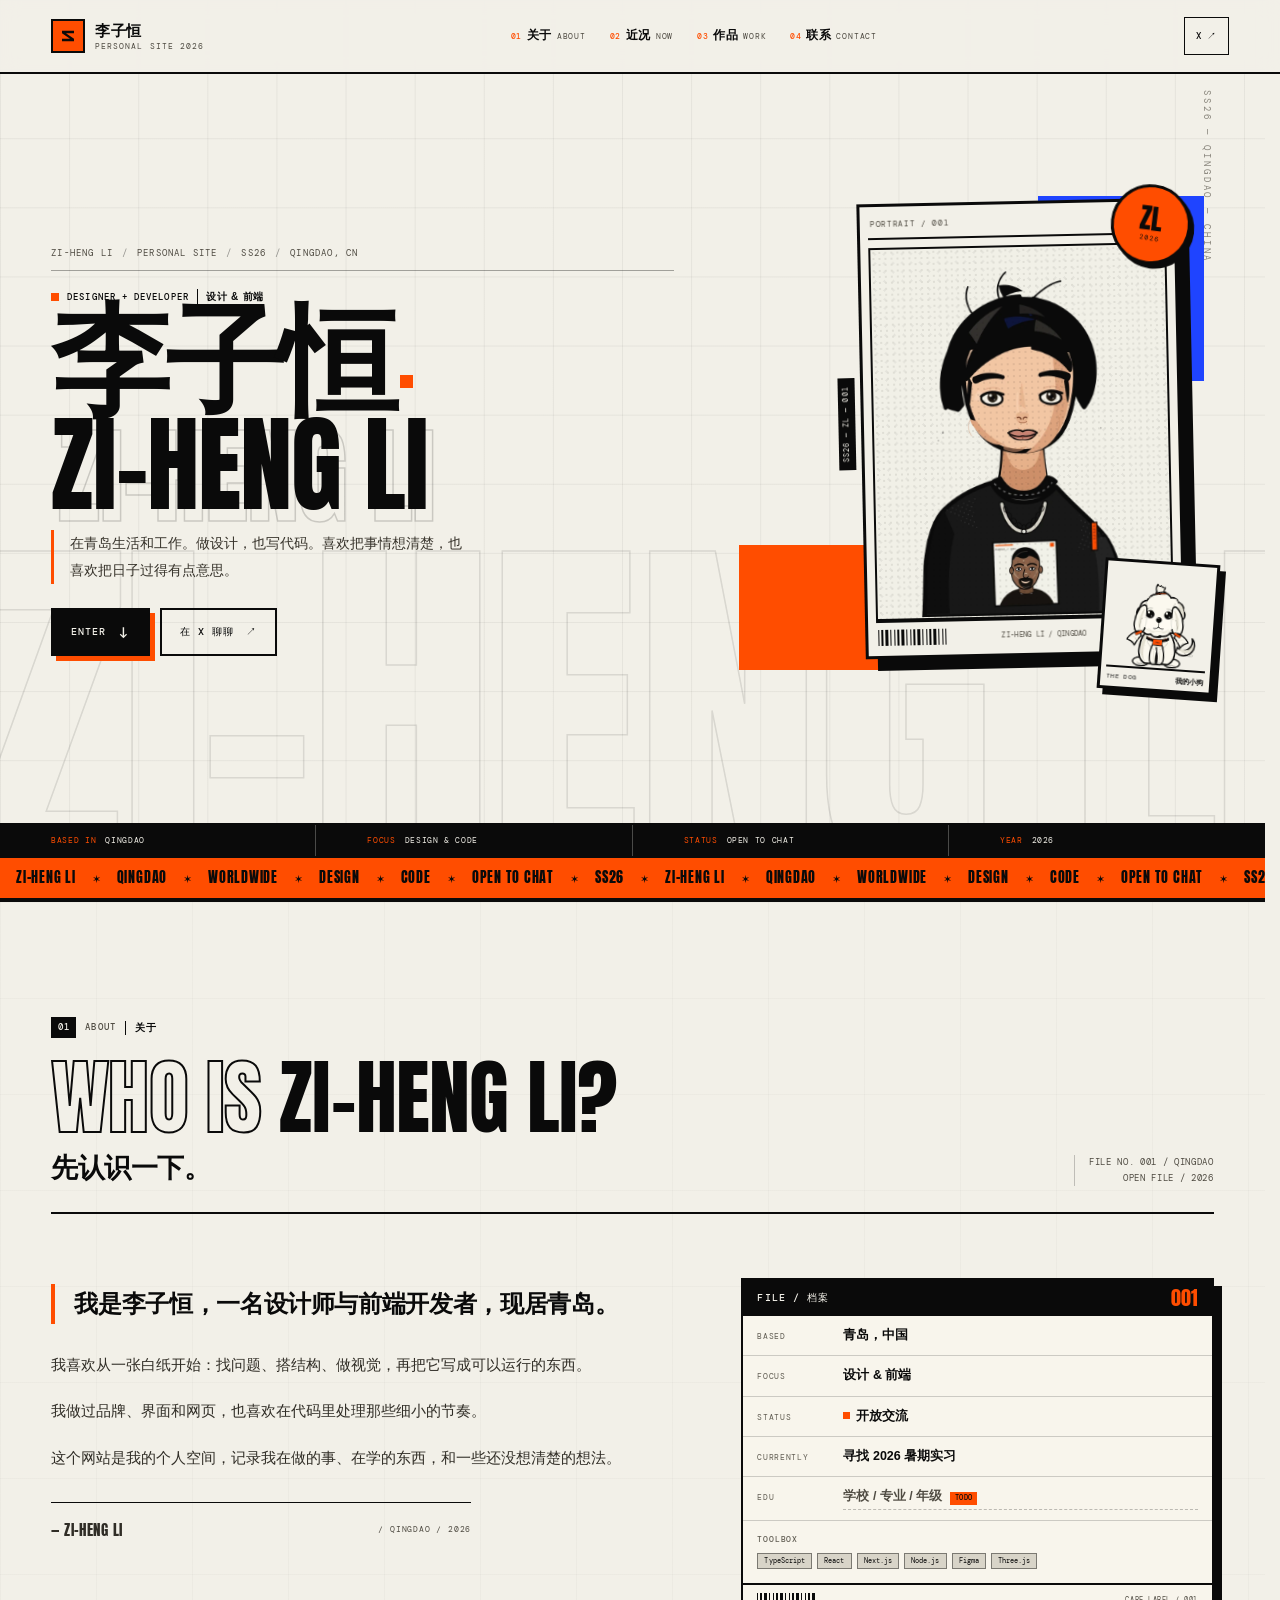
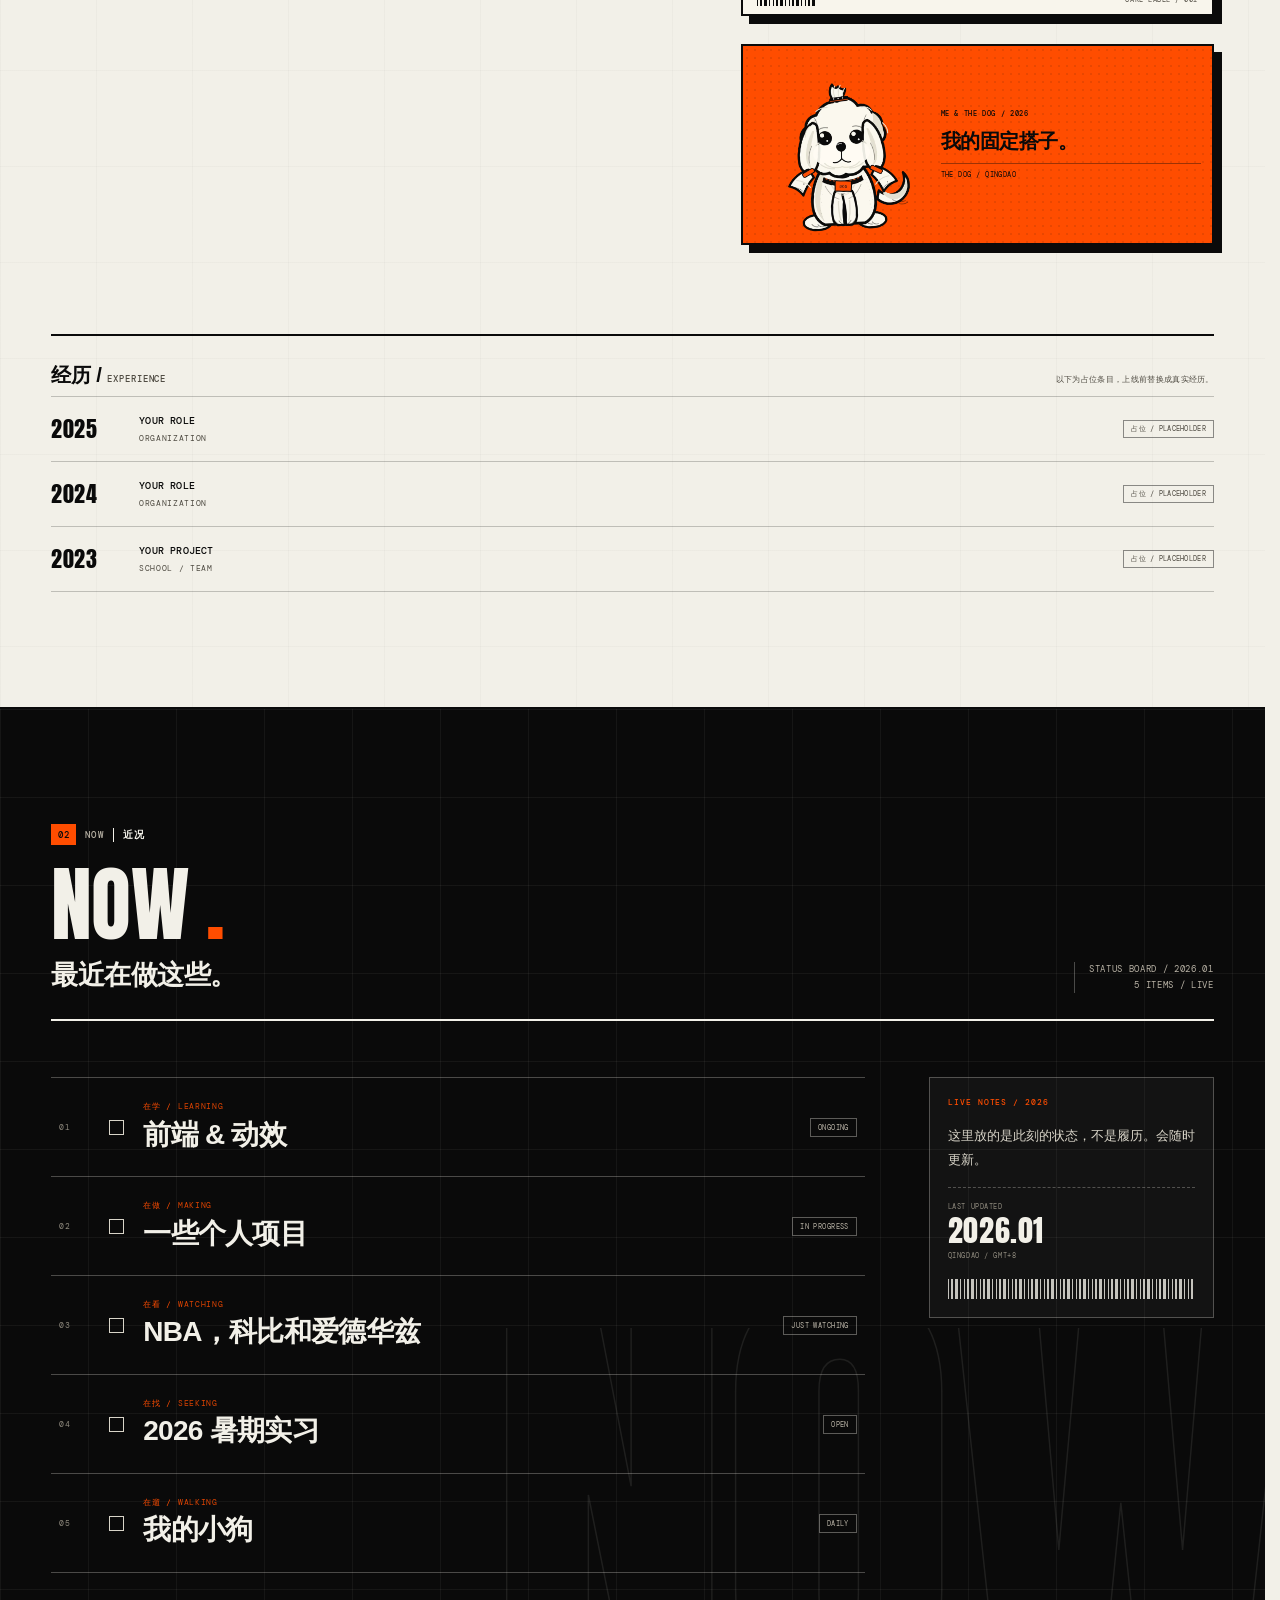
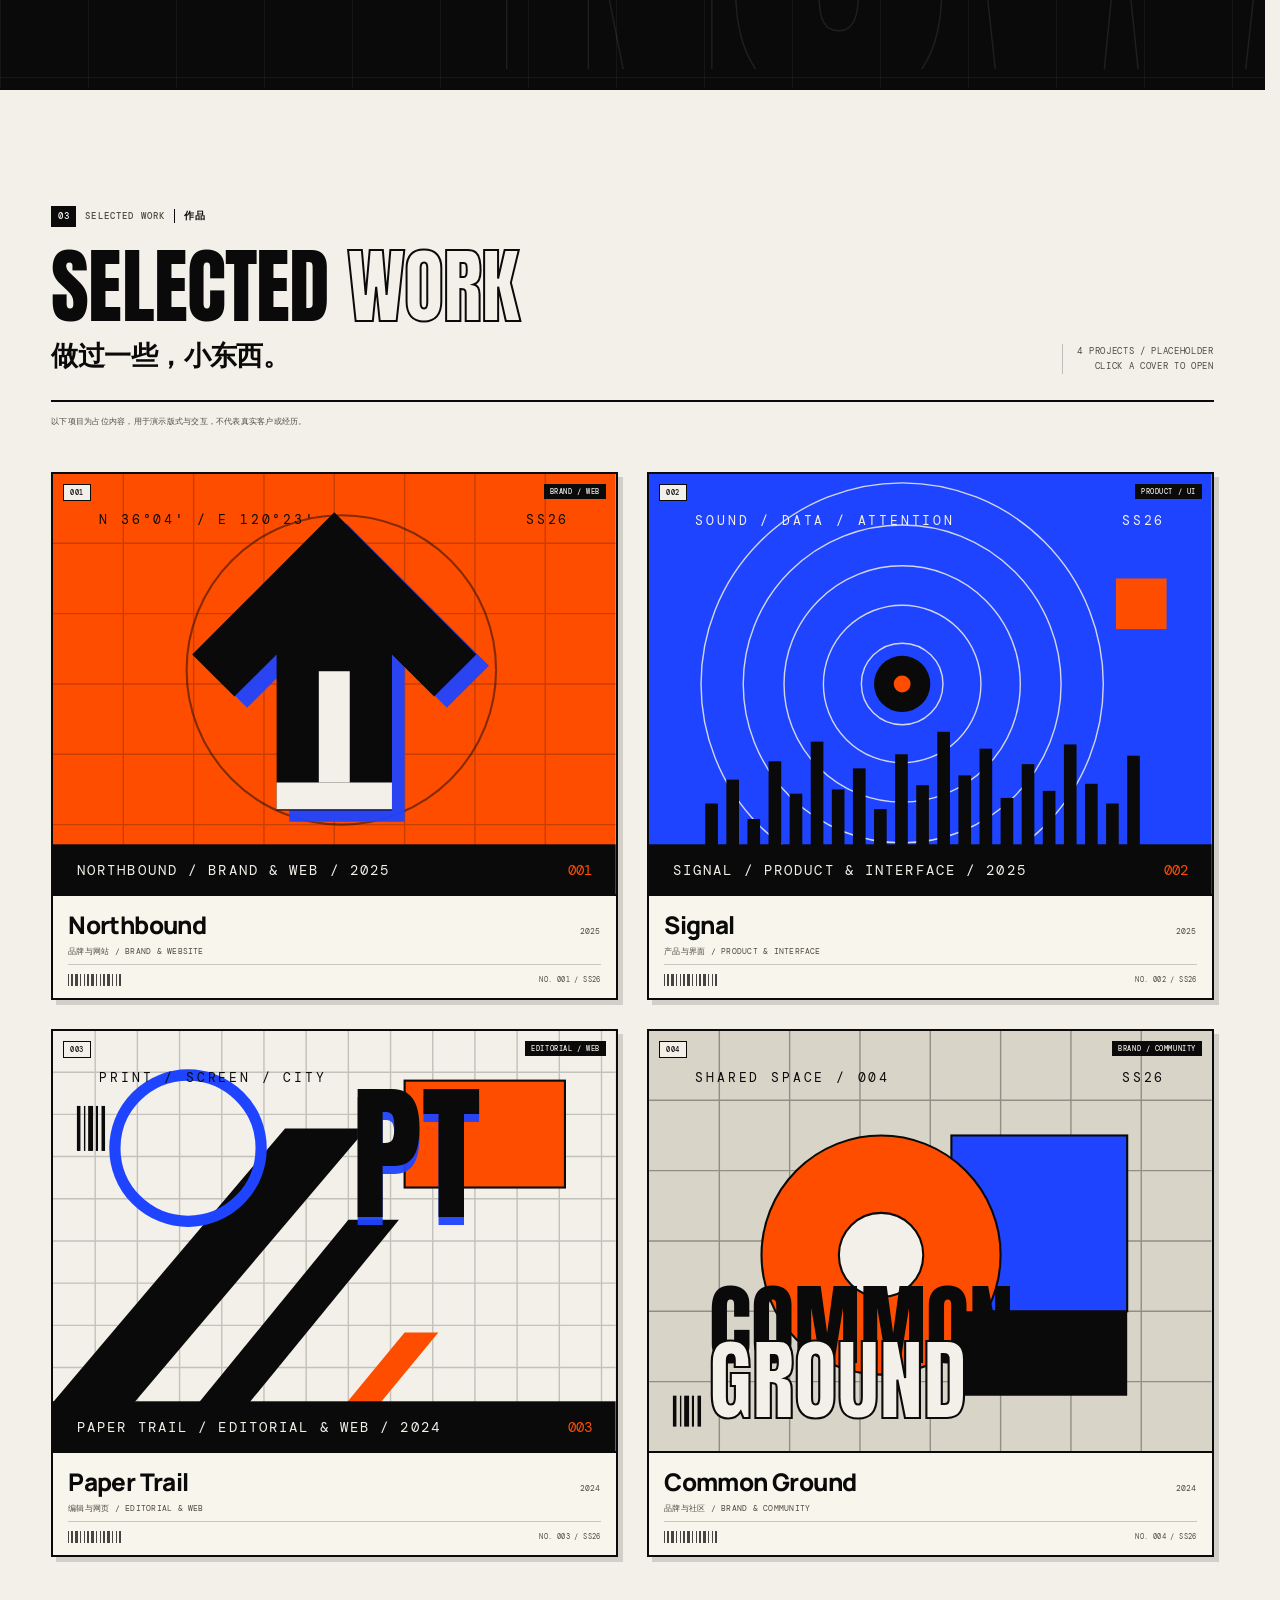
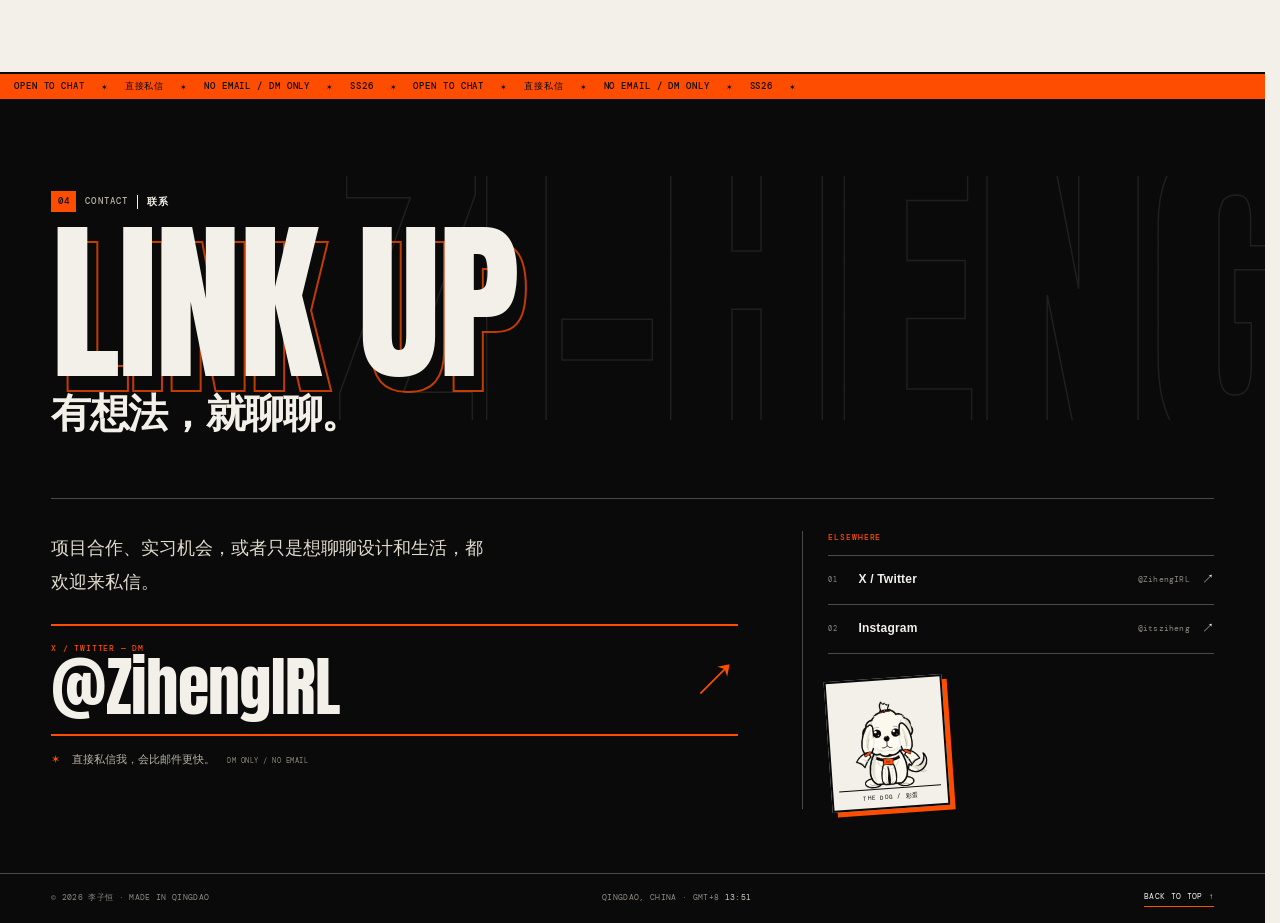
==== index.html @ 074e8364 "Initial personal site 2026" ====
<!doctype html>
<html lang="zh-CN">
<head>
  <meta charset="utf-8">
  <meta name="viewport" content="width=device-width, initial-scale=1">
  <title>李子恒 / ZI-HENG LI — 个人网站 2026</title>
  <meta name="description" content="李子恒（ZI-HENG LI）的个人网站：现居青岛，做设计与前端。关于、近况、作品，以及怎么找到我。">
  <meta name="theme-color" content="#0a0a0a">
  <meta name="color-scheme" content="light">
  <meta name="author" content="李子恒">
  <link rel="canonical" href="https://liziheng01.github.io/">

  <meta property="og:type" content="website">
  <meta property="og:url" content="https://liziheng01.github.io/">
  <meta property="og:locale" content="zh_CN">
  <meta property="og:site_name" content="李子恒 / PERSONAL SITE 2026">
  <meta property="og:title" content="李子恒 / ZI-HENG LI — 个人网站 2026">
  <meta property="og:description" content="在青岛生活和工作。做设计，也写代码。">
  <meta property="og:image" content="https://liziheng01.github.io/assets/images/portrait-cartoon.webp">
  <meta name="twitter:card" content="summary_large_image">
  <meta name="twitter:title" content="李子恒 / ZI-HENG LI">
  <meta name="twitter:description" content="在青岛生活和工作。做设计，也写代码。">
  <meta name="twitter:image" content="https://liziheng01.github.io/assets/images/portrait-cartoon.webp">

  <link rel="icon" href="assets/favicon.svg" type="image/svg+xml">
  <link rel="preload" href="assets/fonts/anton-400.woff2" as="font" type="font/woff2" crossorigin>
  <link rel="preload" href="assets/fonts/manrope-var.woff2" as="font" type="font/woff2" crossorigin>
  <link rel="preload" href="assets/images/portrait-cartoon.webp" as="image" type="image/webp" fetchpriority="high">
  <link rel="stylesheet" href="styles.css">
  <script>document.documentElement.classList.add('js');</script>
  <script type="application/ld+json">
  {
    "@context": "https://schema.org",
    "@type": "Person",
    "name": "李子恒",
    "alternateName": "ZI-HENG LI",
    "jobTitle": "Designer & Front-end Developer",
    "description": "现居青岛的设计师与前端开发者。",
    "url": "https://liziheng01.github.io/",
    "address": {
      "@type": "PostalAddress",
      "addressLocality": "Qingdao",
      "addressCountry": "CN"
    },
    "sameAs": [
      "https://x.com/ZihengIRL",
      "https://www.instagram.com/itsziheng/"
    ]
  }
  </script>
</head>
<body>
  <a class="skip-link" href="#main-content">跳到主要内容</a>
  <div class="scroll-progress" aria-hidden="true"><span class="scroll-progress__bar" data-progress></span></div>

  <header class="site-header" data-header>
    <div class="site-header__inner">
      <a class="brand" href="#top">
        <span class="brand__mark" aria-hidden="true"><svg viewBox="0 0 24 24" width="18" height="16" focusable="false" aria-hidden="true"><path d="M3 4h18v4H9l12 8v4H3v-4h12L3 8V4Z" fill="currentColor"/></svg></span>
        <span class="brand__text">
          <span class="brand__cn">李子恒</span>
          <span class="brand__en" lang="en">PERSONAL SITE 2026</span>
          <span class="sr-only">，个人网站首页</span>
        </span>
      </a>

      <nav class="nav" aria-label="主导航">
        <a class="nav__link" href="#about" data-nav="about">
          <span class="nav__num" lang="en">01</span>
          <span class="nav__cn">关于</span>
          <span class="nav__en" lang="en">ABOUT</span>
        </a>
        <a class="nav__link" href="#now" data-nav="now">
          <span class="nav__num" lang="en">02</span>
          <span class="nav__cn">近况</span>
          <span class="nav__en" lang="en">NOW</span>
        </a>
        <a class="nav__link" href="#works" data-nav="works">
          <span class="nav__num" lang="en">03</span>
          <span class="nav__cn">作品</span>
          <span class="nav__en" lang="en">WORK</span>
        </a>
        <a class="nav__link" href="#contact" data-nav="contact">
          <span class="nav__num" lang="en">04</span>
          <span class="nav__cn">联系</span>
          <span class="nav__en" lang="en">CONTACT</span>
        </a>
      </nav>

      <div class="site-header__right">
        <a class="header-x" href="https://x.com/ZihengIRL" target="_blank" rel="me noopener noreferrer">
          <span lang="en">X</span><span aria-hidden="true">↗</span><span class="sr-only">（在新标签页打开）</span>
        </a>
        <button class="menu-toggle" type="button" aria-expanded="false" aria-controls="mobile-menu" aria-label="MENU 打开菜单" data-menu-toggle>
          <span class="menu-toggle__text" lang="en">MENU</span>
          <span class="menu-toggle__icon" aria-hidden="true"><span></span><span></span></span>
        </button>
      </div>
    </div>
  </header>

  <div class="mobile-menu" id="mobile-menu" role="dialog" aria-modal="true" aria-label="站点导航" data-menu hidden>
    <div class="mobile-menu__top">
      <span class="mobile-menu__label" lang="en">NAVIGATION / 2026</span>
      <button class="mobile-menu__close" type="button" data-menu-close aria-label="CLOSE 关闭菜单">
        <span lang="en">CLOSE</span> <span aria-hidden="true">✕</span>
      </button>
    </div>
    <nav class="mobile-menu__nav" aria-label="移动端主导航">
      <a class="mobile-nav__link" href="#about" data-menu-link>
        <span class="mobile-nav__num" lang="en">01</span>
        <span class="mobile-nav__cn">关于</span>
        <span class="mobile-nav__en" lang="en">ABOUT</span>
      </a>
      <a class="mobile-nav__link" href="#now" data-menu-link>
        <span class="mobile-nav__num" lang="en">02</span>
        <span class="mobile-nav__cn">近况</span>
        <span class="mobile-nav__en" lang="en">NOW</span>
      </a>
      <a class="mobile-nav__link" href="#works" data-menu-link>
        <span class="mobile-nav__num" lang="en">03</span>
        <span class="mobile-nav__cn">作品</span>
        <span class="mobile-nav__en" lang="en">WORK</span>
      </a>
      <a class="mobile-nav__link" href="#contact" data-menu-link>
        <span class="mobile-nav__num" lang="en">04</span>
        <span class="mobile-nav__cn">联系</span>
        <span class="mobile-nav__en" lang="en">CONTACT</span>
      </a>
    </nav>
    <div class="mobile-menu__meta">
      <a href="https://x.com/ZihengIRL" target="_blank" rel="me noopener noreferrer">
        <span lang="en">X / @ZihengIRL</span><span aria-hidden="true">↗</span><span class="sr-only">（在新标签页打开）</span>
      </a>
      <a href="https://www.instagram.com/itsziheng/" target="_blank" rel="me noopener noreferrer">
        <span lang="en">INSTAGRAM / @ITSZIHENG</span><span aria-hidden="true">↗</span><span class="sr-only">（在新标签页打开）</span>
      </a>
      <p class="mobile-menu__place" lang="en">QINGDAO, CN / GMT+8 / SS26</p>
    </div>
  </div>

  <main id="main-content" tabindex="-1">
    <section class="hero" id="top" aria-labelledby="hero-title" data-section="top">
      <div class="hero__decor" aria-hidden="true">
        <span class="hero__outline" lang="en">ZI-HENG LI</span>
        <span class="hero__ss26" lang="en">SS26 — QINGDAO — CHINA</span>
      </div>

      <div class="hero__inner">
        <div class="hero__copy">
          <p class="hero__meta reveal" lang="en">
            <span>ZI-HENG LI</span>
            <span>PERSONAL SITE</span>
            <span>SS26</span>
            <span>QINGDAO, CN</span>
          </p>

          <p class="hero__kicker reveal" data-delay="1">
            <span class="dot" aria-hidden="true"></span>
            <span lang="en">DESIGNER + DEVELOPER</span>
            <span class="hero__kicker-cn">设计 &amp; 前端</span>
          </p>

          <h1 class="hero__title reveal" id="hero-title" data-delay="1">
            <span class="hero__title-cn">李子恒</span>
            <span class="hero__title-en" lang="en" aria-hidden="true">ZI-HENG LI</span>
          </h1>

          <p class="hero__lede reveal" data-delay="2">在青岛生活和工作。做设计，也写代码。喜欢把事情想清楚，也喜欢把日子过得有点意思。</p>

          <div class="hero__actions reveal" data-delay="3">
            <a class="btn btn--primary" href="#about"><span lang="en">ENTER</span><span class="btn__icon" aria-hidden="true">↓</span></a>
            <a class="btn btn--ghost" href="https://x.com/ZihengIRL" target="_blank" rel="me noopener noreferrer">
              在 X 聊聊 <span aria-hidden="true">↗</span><span class="sr-only">（在新标签页打开）</span>
            </a>
          </div>
        </div>

        <div class="hero__visual">
          <span class="hero__blue-block" aria-hidden="true"></span>
          <span class="hero__orange-block" aria-hidden="true"></span>

          <figure class="portrait-card">
            <div class="portrait-card__top">
              <span lang="en">PORTRAIT / 001</span>
              <span lang="en">SS26</span>
            </div>
            <div class="portrait-card__image">
              <img src="assets/images/portrait-cartoon.webp" width="760" height="950" alt="李子恒的卡通肖像" fetchpriority="high" decoding="async">
            </div>
            <figcaption class="portrait-card__bottom">
              <span class="barcode" aria-hidden="true"></span>
              <span lang="en">ZI-HENG LI / QINGDAO</span>
              <span lang="en">NO. 001</span>
            </figcaption>
            <span class="portrait-card__serial" aria-hidden="true" lang="en">SS26 — ZL — 001</span>
            <span class="portrait-card__badge" aria-hidden="true">
              <span class="portrait-card__badge-main" lang="en">ZL</span>
              <span class="portrait-card__badge-sub" lang="en">2026</span>
            </span>
          </figure>

          <figure class="dog-sticker">
            <img src="assets/images/dog-cartoon.webp" width="640" height="640" alt="李子恒的小狗卡通形象" decoding="async">
            <figcaption>
              <span lang="en">THE DOG</span>
              <span>我的小狗</span>
            </figcaption>
          </figure>
        </div>
      </div>

      <div class="hero__status" role="list" aria-label="个人状态">
        <div class="hero__status-item" role="listitem"><span class="hero__status-label" lang="en">BASED IN</span><span class="hero__status-value" lang="en">QINGDAO</span></div>
        <div class="hero__status-item" role="listitem"><span class="hero__status-label" lang="en">FOCUS</span><span class="hero__status-value" lang="en">DESIGN &amp; CODE</span></div>
        <div class="hero__status-item" role="listitem"><span class="hero__status-label" lang="en">STATUS</span><span class="hero__status-value" lang="en">OPEN TO CHAT</span></div>
        <div class="hero__status-item" role="listitem"><span class="hero__status-label" lang="en">YEAR</span><span class="hero__status-value" lang="en">2026</span></div>
      </div>

      <div class="marquee" aria-hidden="true">
        <div class="marquee__track">
          <div class="marquee__group">
            <span lang="en">ZI-HENG LI</span><span class="marquee__sep" lang="en">✶</span>
            <span lang="en">QINGDAO</span><span class="marquee__sep" lang="en">✶</span>
            <span lang="en">WORLDWIDE</span><span class="marquee__sep" lang="en">✶</span>
            <span lang="en">DESIGN</span><span class="marquee__sep" lang="en">✶</span>
            <span lang="en">CODE</span><span class="marquee__sep" lang="en">✶</span>
            <span lang="en">OPEN TO CHAT</span><span class="marquee__sep" lang="en">✶</span>
            <span lang="en">SS26</span><span class="marquee__sep" lang="en">✶</span>
          </div>
          <div class="marquee__group" aria-hidden="true">
            <span lang="en">ZI-HENG LI</span><span class="marquee__sep" lang="en">✶</span>
            <span lang="en">QINGDAO</span><span class="marquee__sep" lang="en">✶</span>
            <span lang="en">WORLDWIDE</span><span class="marquee__sep" lang="en">✶</span>
            <span lang="en">DESIGN</span><span class="marquee__sep" lang="en">✶</span>
            <span lang="en">CODE</span><span class="marquee__sep" lang="en">✶</span>
            <span lang="en">OPEN TO CHAT</span><span class="marquee__sep" lang="en">✶</span>
            <span lang="en">SS26</span><span class="marquee__sep" lang="en">✶</span>
          </div>
        </div>
      </div>
    </section>

    <section class="section about" id="about" aria-labelledby="about-title" data-section="about">
      <div class="wrap">
        <header class="section-head reveal">
          <p class="section-tag">
            <span class="section-tag__index" lang="en">01</span>
            <span lang="en">ABOUT</span>
            <span class="section-tag__cn">关于</span>
          </p>
          <div class="section-head__row">
            <h2 class="section-title" id="about-title">
              <span class="section-title__en"><span class="section-title__outline" lang="en">WHO IS</span> <span lang="en">ZI-HENG LI?</span></span>
              <span class="section-title__cn">先认识一下。</span>
            </h2>
            <p class="section-note" lang="en">FILE NO. 001 / QINGDAO<br>OPEN FILE / 2026</p>
          </div>
        </header>

        <div class="about__grid">
          <div class="about__copy reveal">
            <p class="about__lead">我是李子恒，一名设计师与前端开发者，现居青岛。</p>
            <p>我喜欢从一张白纸开始：找问题、搭结构、做视觉，再把它写成可以运行的东西。</p>
            <p>我做过品牌、界面和网页，也喜欢在代码里处理那些细小的节奏。</p>
            <p>这个网站是我的个人空间，记录我在做的事、在学的东西，和一些还没想清楚的想法。</p>
            <p class="about__sign" lang="en">— ZI-HENG LI <span>/ QINGDAO / 2026</span></p>
          </div>

          <div class="about__side">
            <aside class="file-card reveal" data-delay="1" aria-labelledby="file-title">
              <div class="file-card__head">
                <h3 class="file-card__title" id="file-title"><span lang="en">FILE / 档案</span></h3>
                <span class="file-card__no" lang="en">001</span>
              </div>
              <dl class="file-card__list">
                <div class="file-card__row">
                  <dt lang="en">BASED</dt>
                  <dd>青岛，中国</dd>
                </div>
                <div class="file-card__row">
                  <dt lang="en">FOCUS</dt>
                  <dd>设计 &amp; 前端</dd>
                </div>
                <div class="file-card__row">
                  <dt lang="en">STATUS</dt>
                  <dd><span class="status-dot" aria-hidden="true"></span>开放交流</dd>
                </div>
                <div class="file-card__row">
                  <dt lang="en">CURRENTLY</dt>
                  <dd>寻找 2026 暑期实习</dd>
                </div>
                <div class="file-card__row file-card__row--todo">
                  <dt lang="en">EDU</dt>
                  <dd>学校 / 专业 / 年级 <span class="tag-todo">TODO</span></dd>
                </div>
              </dl>
              <div class="file-card__tools">
                <h4 lang="en">TOOLBOX</h4>
                <ul>
                  <li>TypeScript</li>
                  <li>React</li>
                  <li>Next.js</li>
                  <li>Node.js</li>
                  <li>Figma</li>
                  <li>Three.js</li>
                </ul>
              </div>
              <div class="file-card__foot">
                <span class="barcode" aria-hidden="true"></span>
                <span lang="en">CARE LABEL / 001</span>
              </div>
            </aside>

            <figure class="dog-card reveal" data-delay="2">
              <img src="assets/images/dog-cartoon.webp" width="640" height="640" alt="李子恒的小狗卡通形象" loading="lazy" decoding="async">
              <figcaption>
                <span class="dog-card__tag" lang="en">ME &amp; THE DOG / 2026</span>
                <strong class="dog-card__title">我的固定搭子。</strong>
                <span class="dog-card__meta" lang="en">THE DOG / QINGDAO</span>
              </figcaption>
            </figure>
          </div>
        </div>

        <div class="experience reveal">
          <div class="experience__head">
            <h3>经历 / <span lang="en">EXPERIENCE</span></h3>
            <p>以下为占位条目，上线前替换成真实经历。</p>
          </div>
          <ol class="experience__list">
            <li>
              <span class="experience__year" lang="en">2025</span>
              <span class="experience__role">YOUR ROLE<br><span lang="en">ORGANIZATION</span></span>
              <span class="experience__tag">占位 / PLACEHOLDER</span>
            </li>
            <li>
              <span class="experience__year" lang="en">2024</span>
              <span class="experience__role">YOUR ROLE<br><span lang="en">ORGANIZATION</span></span>
              <span class="experience__tag">占位 / PLACEHOLDER</span>
            </li>
            <li>
              <span class="experience__year" lang="en">2023</span>
              <span class="experience__role">YOUR PROJECT<br><span lang="en">SCHOOL / TEAM</span></span>
              <span class="experience__tag">占位 / PLACEHOLDER</span>
            </li>
          </ol>
        </div>
      </div>
    </section>

    <section class="section now" id="now" aria-labelledby="now-title" data-section="now">
      <div class="now__decor" aria-hidden="true"><span lang="en">NOW</span></div>
      <div class="wrap">
        <header class="section-head section-head--dark reveal">
          <p class="section-tag section-tag--dark">
            <span class="section-tag__index" lang="en">02</span>
            <span lang="en">NOW</span>
            <span class="section-tag__cn">近况</span>
          </p>
          <div class="section-head__row">
            <h2 class="section-title" id="now-title">
              <span class="section-title__en"><span lang="en">NOW</span><span class="now__title-dot" aria-hidden="true">.</span></span>
              <span class="section-title__cn">最近在做这些。</span>
            </h2>
            <p class="section-note section-note--dark" lang="en">STATUS BOARD / 2026.01<br>5 ITEMS / LIVE</p>
          </div>
        </header>

        <div class="now__layout">
          <ol class="now__list">
            <li class="now-row reveal">
              <span class="now-row__index" lang="en">01</span>
              <span class="now-row__check" aria-hidden="true"></span>
              <div class="now-row__body">
                <span class="now-row__label">在学 / <span lang="en">LEARNING</span></span>
                <h3>前端 &amp; 动效</h3>
              </div>
              <span class="now-row__state" lang="en">ONGOING</span>
            </li>
            <li class="now-row reveal" data-delay="1">
              <span class="now-row__index" lang="en">02</span>
              <span class="now-row__check" aria-hidden="true"></span>
              <div class="now-row__body">
                <span class="now-row__label">在做 / <span lang="en">MAKING</span></span>
                <h3>一些个人项目</h3>
              </div>
              <span class="now-row__state" lang="en">IN PROGRESS</span>
            </li>
            <li class="now-row reveal" data-delay="2">
              <span class="now-row__index" lang="en">03</span>
              <span class="now-row__check" aria-hidden="true"></span>
              <div class="now-row__body">
                <span class="now-row__label">在看 / <span lang="en">WATCHING</span></span>
                <h3>NBA，科比和爱德华兹</h3>
              </div>
              <span class="now-row__state" lang="en">JUST WATCHING</span>
            </li>
            <li class="now-row reveal" data-delay="3">
              <span class="now-row__index" lang="en">04</span>
              <span class="now-row__check" aria-hidden="true"></span>
              <div class="now-row__body">
                <span class="now-row__label">在找 / <span lang="en">SEEKING</span></span>
                <h3>2026 暑期实习</h3>
              </div>
              <span class="now-row__state" lang="en">OPEN</span>
            </li>
            <li class="now-row reveal" data-delay="4">
              <span class="now-row__index" lang="en">05</span>
              <span class="now-row__check" aria-hidden="true"></span>
              <div class="now-row__body">
                <span class="now-row__label">在遛 / <span lang="en">WALKING</span></span>
                <h3>我的小狗</h3>
              </div>
              <span class="now-row__state" lang="en">DAILY</span>
            </li>
          </ol>

          <aside class="now__aside reveal" data-delay="2" aria-label="近况备注">
            <p class="now__aside-label" lang="en">LIVE NOTES / 2026</p>
            <p class="now__note">这里放的是此刻的状态，不是履历。会随时更新。</p>
            <div class="now__stamp">
              <span lang="en">LAST UPDATED</span>
              <strong lang="en">2026.01</strong>
              <span lang="en">QINGDAO / GMT+8</span>
            </div>
            <span class="barcode barcode--light" aria-hidden="true"></span>
          </aside>
        </div>
      </div>
    </section>

    <section class="section works" id="works" aria-labelledby="works-title" data-section="works">
      <div class="wrap">
        <header class="section-head reveal">
          <p class="section-tag">
            <span class="section-tag__index" lang="en">03</span>
            <span lang="en">SELECTED WORK</span>
            <span class="section-tag__cn">作品</span>
          </p>
          <div class="section-head__row">
            <h2 class="section-title" id="works-title">
              <span class="section-title__en"><span lang="en">SELECTED</span> <span class="section-title__outline" lang="en">WORK</span></span>
              <span class="section-title__cn">做过一些，小东西。</span>
            </h2>
            <p class="section-note" lang="en">4 PROJECTS / PLACEHOLDER<br>CLICK A COVER TO OPEN</p>
          </div>
        </header>

        <p class="works__note">以下项目为占位内容，用于演示版式与交互，不代表真实客户或经历。</p>

        <div class="works__grid">
          <article class="work-card reveal" data-work="northbound">
            <button class="work-open" type="button" aria-haspopup="dialog" aria-controls="work-modal" data-index="001" data-title="Northbound" data-subtitle="品牌与网站" data-meta="BRAND &amp; WEBSITE / 2025">
              <span class="work-media">
                <svg viewBox="0 0 800 600" role="presentation" aria-hidden="true" focusable="false" preserveAspectRatio="xMinYMid slice">
                  <rect width="800" height="600" fill="#ff4d00"/>
                  <g stroke="#0a0a0a" stroke-width="2" opacity="0.22">
                    <path d="M0 100H800M0 200H800M0 300H800M0 400H800M0 500H800"/>
                    <path d="M100 0V600M200 0V600M300 0V600M400 0V600M500 0V600M600 0V600M700 0V600"/>
                  </g>
                  <circle cx="410" cy="280" r="220" fill="none" stroke="#0a0a0a" stroke-width="3" opacity="0.5"/>
                  <path d="M318 480V258L258 318L198 258L400 56L602 258L542 318L482 258V480Z" fill="#1f44ff" transform="translate(18 16)" opacity="0.95"/>
                  <path d="M318 480V258L258 318L198 258L400 56L602 258L542 318L482 258V480Z" fill="#0a0a0a"/>
                  <path d="M378 440V282H422V440Z" fill="#f2f0e8"/>
                  <path d="M318 440H482V478H318Z" fill="#f2f0e8"/>
                  <text x="66" y="72" font-family="'DM Mono', Consolas, monospace" font-size="18" letter-spacing="4" fill="#0a0a0a">N 36°04' / E 120°23'</text>
                  <text x="734" y="72" text-anchor="end" font-family="'DM Mono', Consolas, monospace" font-size="18" letter-spacing="4" fill="#0a0a0a">SS26</text>
                  <rect x="0" y="528" width="800" height="72" fill="#0a0a0a"/>
                  <text x="34" y="572" font-family="'DM Mono', Consolas, monospace" font-size="20" letter-spacing="3" fill="#f2f0e8">NORTHBOUND / BRAND &amp; WEB / 2025</text>
                  <text x="766" y="572" text-anchor="end" font-family="'DM Mono', Consolas, monospace" font-size="20" fill="#ff4d00">001</text>
                </svg>
                <span class="work-media__index" lang="en">001</span>
                <span class="work-media__type" lang="en">BRAND / WEB</span>
                <span class="work-media__view" lang="en">VIEW ↗</span>
              </span>
              <span class="sr-only">查看项目 001 Northbound 详情</span>
            </button>
            <div class="work-card__body">
              <div class="work-card__title-row">
                <h3>Northbound</h3>
                <span class="work-card__year" lang="en">2025</span>
              </div>
              <p class="work-card__meta">品牌与网站 / <span lang="en">BRAND &amp; WEBSITE</span></p>
              <div class="work-card__foot">
                <span class="barcode" aria-hidden="true"></span>
                <span lang="en">NO. 001 / SS26</span>
              </div>
            </div>
            <template class="work-detail">
              <p class="work-detail__sub">一个面向户外社群的品牌与官网概念。用粗粝的排版和一套可复用的模块，把「向北」这件事讲清楚。</p>
              <h3>亮点 / <span lang="en">HIGHLIGHTS</span></h3>
              <ul class="work-detail__list">
                <li>品牌字标与视觉系统</li>
                <li>响应式官网结构与滚动节奏</li>
                <li>模块化内容维护方式</li>
              </ul>
              <ul class="tag-list" aria-label="项目标签">
                <li lang="en">BRANDING</li>
                <li lang="en">WEB</li>
                <li lang="en">ART DIRECTION</li>
              </ul>
            </template>
          </article>

          <article class="work-card reveal" data-work="signal" data-delay="1">
            <button class="work-open" type="button" aria-haspopup="dialog" aria-controls="work-modal" data-index="002" data-title="Signal" data-subtitle="产品与界面" data-meta="PRODUCT &amp; INTERFACE / 2025">
              <span class="work-media">
                <svg viewBox="0 0 800 600" role="presentation" aria-hidden="true" focusable="false" preserveAspectRatio="xMinYMid slice">
                  <rect width="800" height="600" fill="#1f44ff"/>
                  <g fill="none" stroke="#f2f0e8" stroke-width="2" opacity="0.85">
                    <circle cx="360" cy="300" r="58"/>
                    <circle cx="360" cy="300" r="112"/>
                    <circle cx="360" cy="300" r="168"/>
                    <circle cx="360" cy="300" r="226"/>
                    <circle cx="360" cy="300" r="286"/>
                  </g>
                  <circle cx="360" cy="300" r="40" fill="#0a0a0a"/>
                  <circle cx="360" cy="300" r="12" fill="#ff4d00"/>
                  <g fill="#0a0a0a">
                    <rect x="80" y="470" width="18" height="64"/>
                    <rect x="110" y="436" width="18" height="98"/>
                    <rect x="140" y="492" width="18" height="42"/>
                    <rect x="170" y="410" width="18" height="124"/>
                    <rect x="200" y="456" width="18" height="78"/>
                    <rect x="230" y="382" width="18" height="152"/>
                    <rect x="260" y="450" width="18" height="84"/>
                    <rect x="290" y="420" width="18" height="114"/>
                    <rect x="320" y="478" width="18" height="56"/>
                    <rect x="350" y="400" width="18" height="134"/>
                    <rect x="380" y="444" width="18" height="90"/>
                    <rect x="410" y="368" width="18" height="166"/>
                    <rect x="440" y="430" width="18" height="104"/>
                    <rect x="470" y="392" width="18" height="142"/>
                    <rect x="500" y="462" width="18" height="72"/>
                    <rect x="530" y="414" width="18" height="120"/>
                    <rect x="560" y="452" width="18" height="82"/>
                    <rect x="590" y="386" width="18" height="148"/>
                    <rect x="620" y="442" width="18" height="92"/>
                    <rect x="650" y="470" width="18" height="64"/>
                    <rect x="680" y="402" width="18" height="132"/>
                  </g>
                  <rect x="0" y="528" width="800" height="72" fill="#0a0a0a"/>
                  <text x="34" y="572" font-family="'DM Mono', Consolas, monospace" font-size="20" letter-spacing="3" fill="#f2f0e8">SIGNAL / PRODUCT &amp; INTERFACE / 2025</text>
                  <text x="766" y="572" text-anchor="end" font-family="'DM Mono', Consolas, monospace" font-size="20" fill="#ff4d00">002</text>
                  <text x="66" y="74" font-family="'DM Mono', Consolas, monospace" font-size="18" letter-spacing="4" fill="#f2f0e8">SOUND / DATA / ATTENTION</text>
                  <text x="734" y="74" text-anchor="end" font-family="'DM Mono', Consolas, monospace" font-size="18" letter-spacing="4" fill="#f2f0e8">SS26</text>
                  <rect x="664" y="150" width="72" height="72" fill="#ff4d00"/>
                </svg>
                <span class="work-media__index" lang="en">002</span>
                <span class="work-media__type" lang="en">PRODUCT / UI</span>
                <span class="work-media__view" lang="en">VIEW ↗</span>
              </span>
              <span class="sr-only">查看项目 002 Signal 详情</span>
            </button>
            <div class="work-card__body">
              <div class="work-card__title-row">
                <h3>Signal</h3>
                <span class="work-card__year" lang="en">2025</span>
              </div>
              <p class="work-card__meta">产品与界面 / <span lang="en">PRODUCT &amp; INTERFACE</span></p>
              <div class="work-card__foot">
                <span class="barcode" aria-hidden="true"></span>
                <span lang="en">NO. 002 / SS26</span>
              </div>
            </div>
            <template class="work-detail">
              <p class="work-detail__sub">一个把嘈杂信息变成清晰信号的产品概念。界面以高对比的状态色和紧凑的数据层级为主。</p>
              <h3>亮点 / <span lang="en">HIGHLIGHTS</span></h3>
              <ul class="work-detail__list">
                <li>产品定位与信息架构</li>
                <li>界面系统与状态设计</li>
                <li>交互动效与可用性原型</li>
              </ul>
              <ul class="tag-list" aria-label="项目标签">
                <li lang="en">PRODUCT</li>
                <li lang="en">UI</li>
                <li lang="en">PROTOTYPING</li>
              </ul>
            </template>
          </article>

          <article class="work-card reveal" data-work="paper-trail" data-delay="1">
            <button class="work-open" type="button" aria-haspopup="dialog" aria-controls="work-modal" data-index="003" data-title="Paper Trail" data-subtitle="编辑与网页" data-meta="EDITORIAL &amp; WEB / 2024">
              <span class="work-media">
                <svg viewBox="0 0 800 600" role="presentation" aria-hidden="true" focusable="false" preserveAspectRatio="xMinYMid slice">
                  <rect width="800" height="600" fill="#f2f0e8"/>
                  <g stroke="#0a0a0a" stroke-width="2" opacity="0.2">
                    <path d="M0 60H800M0 120H800M0 180H800M0 240H800M0 300H800M0 360H800M0 420H800M0 480H800"/>
                    <path d="M60 0V600M120 0V600M180 0V600M240 0V600M300 0V600M360 0V600M420 0V600M480 0V600M540 0V600M600 0V600M660 0V600M720 0V600M780 0V600"/>
                  </g>
                  <path d="M-60 600L330 140H446L56 600Z" fill="#0a0a0a"/>
                  <path d="M150 600L420 270H492L222 600Z" fill="#0a0a0a"/>
                  <path d="M360 600L500 430H548L408 600Z" fill="#ff4d00"/>
                  <rect x="500" y="72" width="228" height="152" fill="#ff4d00" stroke="#0a0a0a" stroke-width="3"/>
                  <circle cx="192" cy="168" r="104" fill="none" stroke="#1f44ff" stroke-width="16"/>
                  <text x="608" y="278" text-anchor="end" font-family="Anton, Impact, sans-serif" font-size="210" fill="#1f44ff" opacity="0.95">PT</text>
                  <text x="608" y="266" text-anchor="end" font-family="Anton, Impact, sans-serif" font-size="210" fill="#0a0a0a">PT</text>
                  <rect x="0" y="528" width="800" height="72" fill="#0a0a0a"/>
                  <text x="34" y="572" font-family="'DM Mono', Consolas, monospace" font-size="20" letter-spacing="3" fill="#f2f0e8">PAPER TRAIL / EDITORIAL &amp; WEB / 2024</text>
                  <text x="766" y="572" text-anchor="end" font-family="'DM Mono', Consolas, monospace" font-size="20" fill="#ff4d00">003</text>
                  <text x="66" y="74" font-family="'DM Mono', Consolas, monospace" font-size="18" letter-spacing="4" fill="#0a0a0a">PRINT / SCREEN / CITY</text>
                  <g fill="#0a0a0a">
                    <rect x="34" y="108" width="5" height="64"/><rect x="44" y="108" width="2" height="64"/><rect x="50" y="108" width="7" height="64"/><rect x="61" y="108" width="3" height="64"/><rect x="69" y="108" width="5" height="64"/>
                  </g>
                </svg>
                <span class="work-media__index" lang="en">003</span>
                <span class="work-media__type" lang="en">EDITORIAL / WEB</span>
                <span class="work-media__view" lang="en">VIEW ↗</span>
              </span>
              <span class="sr-only">查看项目 003 Paper Trail 详情</span>
            </button>
            <div class="work-card__body">
              <div class="work-card__title-row">
                <h3>Paper Trail</h3>
                <span class="work-card__year" lang="en">2024</span>
              </div>
              <p class="work-card__meta">编辑与网页 / <span lang="en">EDITORIAL &amp; WEB</span></p>
              <div class="work-card__foot">
                <span class="barcode" aria-hidden="true"></span>
                <span lang="en">NO. 003 / SS26</span>
              </div>
            </div>
            <template class="work-detail">
              <p class="work-detail__sub">一份关于城市与纸张的独立出版物，以及它的线上版本。让同一套内容在印刷和屏幕上都能呼吸。</p>
              <h3>亮点 / <span lang="en">HIGHLIGHTS</span></h3>
              <ul class="work-detail__list">
                <li>编辑结构与栏目设计</li>
                <li>印刷与网页的版式转译</li>
                <li>轻量上线与阅读体验</li>
              </ul>
              <ul class="tag-list" aria-label="项目标签">
                <li lang="en">EDITORIAL</li>
                <li lang="en">WEB</li>
                <li lang="en">TYPE</li>
              </ul>
            </template>
          </article>

          <article class="work-card reveal" data-work="common-ground" data-delay="2">
            <button class="work-open" type="button" aria-haspopup="dialog" aria-controls="work-modal" data-index="004" data-title="Common Ground" data-subtitle="品牌与社区" data-meta="BRAND &amp; COMMUNITY / 2024">
              <span class="work-media">
                <svg viewBox="0 0 800 600" role="presentation" aria-hidden="true" focusable="false" preserveAspectRatio="xMinYMid slice">
                  <rect width="800" height="600" fill="#d8d4c8"/>
                  <g stroke="#0a0a0a" stroke-width="2" opacity="0.34">
                    <path d="M0 100H800M0 200H800M0 300H800M0 400H800M0 500H800"/>
                    <path d="M100 0V600M200 0V600M300 0V600M400 0V600M500 0V600M600 0V600M700 0V600"/>
                  </g>
                  <rect x="430" y="150" width="250" height="250" fill="#1f44ff" stroke="#0a0a0a" stroke-width="3"/>
                  <circle cx="330" cy="320" r="170" fill="#ff4d00" stroke="#0a0a0a" stroke-width="3"/>
                  <circle cx="330" cy="320" r="60" fill="#f2f0e8" stroke="#0a0a0a" stroke-width="3"/>
                  <path d="M430 400H680V520H430Z" fill="#0a0a0a"/>
                  <text x="86" y="474" font-family="Anton, Impact, sans-serif" font-size="126" fill="#0a0a0a">COMMON</text>
                  <text x="86" y="552" font-family="Anton, Impact, sans-serif" font-size="126" fill="#f2f0e8" stroke="#0a0a0a" stroke-width="3">GROUND</text>
                  <text x="66" y="74" font-family="'DM Mono', Consolas, monospace" font-size="18" letter-spacing="4" fill="#0a0a0a">SHARED SPACE / 004</text>
                  <text x="734" y="74" text-anchor="end" font-family="'DM Mono', Consolas, monospace" font-size="18" letter-spacing="4" fill="#0a0a0a">SS26</text>
                  <g fill="#0a0a0a">
                    <rect x="34" y="520" width="5" height="44"/><rect x="44" y="520" width="2" height="44"/><rect x="50" y="520" width="7" height="44"/><rect x="61" y="520" width="3" height="44"/><rect x="69" y="520" width="5" height="44"/>
                  </g>
                </svg>
                <span class="work-media__index" lang="en">004</span>
                <span class="work-media__type" lang="en">BRAND / COMMUNITY</span>
                <span class="work-media__view" lang="en">VIEW ↗</span>
              </span>
              <span class="sr-only">查看项目 004 Common Ground 详情</span>
            </button>
            <div class="work-card__body">
              <div class="work-card__title-row">
                <h3>Common Ground</h3>
                <span class="work-card__year" lang="en">2024</span>
              </div>
              <p class="work-card__meta">品牌与社区 / <span lang="en">BRAND &amp; COMMUNITY</span></p>
              <div class="work-card__foot">
                <span class="barcode" aria-hidden="true"></span>
                <span lang="en">NO. 004 / SS26</span>
              </div>
            </div>
            <template class="work-detail">
              <p class="work-detail__sub">为一个社区项目做的品牌与触点设计。重点是让不同的人都能找到自己的入口，而不是只服务同一种声音。</p>
              <h3>亮点 / <span lang="en">HIGHLIGHTS</span></h3>
              <ul class="work-detail__list">
                <li>命名与品牌语气</li>
                <li>活动视觉与周边</li>
                <li>社区页面与模板</li>
              </ul>
              <ul class="tag-list" aria-label="项目标签">
                <li lang="en">BRANDING</li>
                <li lang="en">COMMUNITY</li>
                <li lang="en">DESIGN SYSTEM</li>
              </ul>
            </template>
          </article>
        </div>
      </div>
    </section>
  </main>

  <footer class="contact" id="contact" aria-labelledby="contact-title" data-section="contact">
    <div class="contact__warning" aria-hidden="true">
      <div class="contact__warning-track">
        <div class="contact__warning-group">
          <span lang="en">OPEN TO CHAT</span><span aria-hidden="true">✶</span>
          <span>直接私信</span><span aria-hidden="true">✶</span>
          <span lang="en">NO EMAIL / DM ONLY</span><span aria-hidden="true">✶</span>
          <span lang="en">SS26</span><span aria-hidden="true">✶</span>
        </div>
        <div class="contact__warning-group" aria-hidden="true">
          <span lang="en">OPEN TO CHAT</span><span>✶</span>
          <span>直接私信</span><span>✶</span>
          <span lang="en">NO EMAIL / DM ONLY</span><span>✶</span>
          <span lang="en">SS26</span><span>✶</span>
        </div>
      </div>
    </div>

    <div class="contact__decor" aria-hidden="true"><span lang="en">ZI-HENG</span></div>

    <div class="wrap contact__inner">
      <div class="contact__head reveal">
        <p class="section-tag section-tag--dark">
          <span class="section-tag__index" lang="en">04</span>
          <span lang="en">CONTACT</span>
          <span class="section-tag__cn">联系</span>
        </p>
        <h2 class="contact__title" id="contact-title">
          <span class="contact__title-en" lang="en">LINK UP</span>
          <span class="contact__title-cn">有想法，就聊聊。</span>
        </h2>
      </div>

      <div class="contact__grid">
        <div class="contact__main reveal" data-delay="1">
          <p class="contact__lede">项目合作、实习机会，或者只是想聊聊设计和生活，都欢迎来私信。</p>
          <a class="contact__x" href="https://x.com/ZihengIRL" target="_blank" rel="me noopener noreferrer">
            <span class="contact__x-label" lang="en">X / TWITTER — DM</span>
            <span class="contact__x-handle" lang="en">@ZihengIRL</span>
            <span class="contact__x-arrow" aria-hidden="true">↗</span>
            <span class="sr-only">（在新标签页打开）</span>
          </a>
          <p class="contact__small"><span aria-hidden="true">✶</span> 直接私信我，会比邮件更快。<span lang="en">DM ONLY / NO EMAIL</span></p>
        </div>

        <div class="contact__side reveal" data-delay="2">
          <h3 class="contact__side-title" lang="en">ELSEWHERE</h3>
          <ul class="social-list">
            <li>
              <a href="https://x.com/ZihengIRL" target="_blank" rel="me noopener noreferrer">
                <span class="social-list__num" lang="en">01</span>
                <span class="social-list__name">X / Twitter</span>
                <span class="social-list__handle" lang="en">@ZihengIRL</span>
                <span class="social-list__arrow" aria-hidden="true">↗</span>
                <span class="sr-only">（在新标签页打开）</span>
              </a>
            </li>
            <li>
              <a href="https://www.instagram.com/itsziheng/" target="_blank" rel="me noopener noreferrer">
                <span class="social-list__num" lang="en">02</span>
                <span class="social-list__name">Instagram</span>
                <span class="social-list__handle" lang="en">@itsziheng</span>
                <span class="social-list__arrow" aria-hidden="true">↗</span>
                <span class="sr-only">（在新标签页打开）</span>
              </a>
            </li>
          </ul>

          <figure class="contact__dog" aria-label="小狗彩蛋">
            <img src="assets/images/dog-cartoon.webp" width="640" height="640" alt="李子恒的小狗卡通形象" decoding="async">
            <figcaption lang="en">THE DOG / 彩蛋</figcaption>
          </figure>
        </div>
      </div>
    </div>

    <div class="contact__bottom">
      <div class="contact__bottom-inner">
        <p>© 2026 李子恒 · <span lang="en">MADE IN QINGDAO</span></p>
        <p><span lang="en">QINGDAO, CHINA · GMT+8</span> <span class="contact__time" data-qingdao-time aria-label="青岛当地时间"></span></p>
        <a class="back-to-top" href="#top"><span lang="en">BACK TO TOP</span> <span aria-hidden="true">↑</span></a>
      </div>
    </div>
  </footer>

  <div class="modal" id="work-modal" role="dialog" aria-modal="true" aria-labelledby="work-modal-title" aria-describedby="work-modal-detail" hidden>
    <div class="modal__backdrop" data-modal-close></div>
    <div class="modal__panel">
      <button class="modal__close" type="button" data-modal-close aria-label="CLOSE 关闭项目详情">
        <span lang="en">CLOSE</span> <span aria-hidden="true">✕</span>
      </button>
      <div class="modal__cover" data-modal-cover></div>
      <div class="modal__content">
        <p class="modal__tag"><span data-modal-index lang="en">001</span> / <span lang="en">SELECTED WORK</span></p>
        <h2 class="modal__title" id="work-modal-title" data-modal-title>Northbound</h2>
        <p class="modal__subtitle"><span data-modal-subtitle>品牌与网站</span> <span class="modal__meta" lang="en" data-modal-meta>BRAND &amp; WEBSITE / 2025</span></p>
        <div class="modal__detail" id="work-modal-detail" data-modal-detail></div>
        <div class="modal__actions">
          <a class="btn btn--primary" href="https://x.com/ZihengIRL" target="_blank" rel="me noopener noreferrer">
            在 X 聊聊 <span aria-hidden="true">↗</span><span class="sr-only">（在新标签页打开）</span>
          </a>
          <button class="btn btn--ghost" type="button" data-modal-close>关闭 <span aria-hidden="true">✕</span></button>
        </div>
      </div>
    </div>
  </div>

  <script src="script.js" defer></script>
</body>
</html>
---- styles.css ----
/* ==========================================================================
   ZI-HENG LI / PERSONAL SITE 2026
   American streetwear-inspired personal site — static HTML/CSS/JS
   ========================================================================== */

/* ---------- Fonts (local) ---------- */
@font-face {
  font-family: "Anton";
  src: url("assets/fonts/anton-400.woff2") format("woff2");
  font-weight: 400;
  font-style: normal;
  font-display: swap;
}
@font-face {
  font-family: "Manrope";
  src: url("assets/fonts/manrope-var.woff2") format("woff2");
  font-weight: 700 800;
  font-style: normal;
  font-display: swap;
}
@font-face {
  font-family: "DM Mono";
  src: url("assets/fonts/dm-mono-400.woff2") format("woff2");
  font-weight: 400;
  font-style: normal;
  font-display: swap;
}
@font-face {
  font-family: "DM Mono";
  src: url("assets/fonts/dm-mono-500.woff2") format("woff2");
  font-weight: 500;
  font-style: normal;
  font-display: swap;
}

/* ---------- Tokens ---------- */
:root {
  --ink: #0a0a0a;
  --bone: #f2f0e8;
  --paper: #f8f5ec;
  --concrete: #d8d4c8;
  --orange: #ff4d00;
  --blue: #1f44ff;

  --muted: #4f4b42;
  --muted-soft: #615d53;
  --dark-muted: #b8b2a5;
  --dark-muted-2: #8f8a7e;
  --rule: rgba(10, 10, 10, 0.22);
  --rule-dark: rgba(242, 240, 232, 0.28);

  --mono: "DM Mono", ui-monospace, SFMono-Regular, Consolas, "Liberation Mono", monospace;
  --sans: Manrope, "Helvetica Neue", Arial, "PingFang SC", "HarmonyOS Sans SC", "Noto Sans SC",
    "Microsoft YaHei", sans-serif;
  --zh: "PingFang SC", "HarmonyOS Sans SC", "Noto Sans SC", "Microsoft YaHei", sans-serif;
  --display: Anton, Impact, "Arial Narrow", "Haettenschweiler", sans-serif;

  --gutter: clamp(16px, 4vw, 56px);
  --max: 1680px;
  --header-h: 72px;
  --shadow: 10px 10px 0 var(--ink);
  --focus: var(--blue);
}

/* ---------- Reset / base ---------- */
*,
*::before,
*::after {
  box-sizing: border-box;
}

html {
  scroll-behavior: smooth;
  -webkit-text-size-adjust: 100%;
  scrollbar-gutter: stable;
}

body {
  margin: 0;
  background: var(--bone);
  color: var(--ink);
  font-family: var(--sans);
  font-size: 16px;
  line-height: 1.65;
  font-weight: 400;
  overflow-x: clip;
  text-rendering: optimizeLegibility;
  -webkit-font-smoothing: antialiased;
}

html.is-locked,
body.is-locked {
  overflow: hidden;
}

h1,
h2,
h3,
h4,
p,
figure,
figcaption,
dl,
dd,
blockquote {
  margin: 0;
}

ul,
ol {
  margin: 0;
  padding: 0;
  list-style: none;
}

button {
  font: inherit;
  color: inherit;
  cursor: pointer;
}

a {
  color: inherit;
  text-decoration: none;
}

img,
svg {
  display: block;
  max-width: 100%;
}

img {
  height: auto;
}

::selection {
  background: var(--orange);
  color: var(--ink);
}

:where(a, button, [tabindex]):focus-visible {
  outline: 3px solid var(--focus);
  outline-offset: 3px;
}

/* Programmatic focus (e.g. first item in the mobile menu after a pointer
   open) can skip :focus-visible in Chrome; keep the ring on-brand too. */
.mobile-menu :where(a, button):focus {
  outline: 3px solid var(--orange);
  outline-offset: 3px;
}

.modal :where(a, button):focus {
  outline: 3px solid var(--blue);
  outline-offset: 3px;
}

/* Avoid focus rings on programmatically focused sections. */
:where(section, footer, main):focus {
  outline: none;
}

.sr-only {
  position: absolute !important;
  width: 1px;
  height: 1px;
  padding: 0;
  margin: -1px;
  overflow: hidden;
  clip: rect(0, 0, 0, 0);
  white-space: nowrap;
  border: 0;
}

.skip-link {
  position: fixed;
  top: 12px;
  left: 12px;
  z-index: 1000;
  display: inline-flex;
  align-items: center;
  min-height: 44px;
  padding: 10px 16px;
  background: var(--ink);
  color: var(--bone);
  border: 2px solid var(--bone);
  font-family: var(--mono);
  font-size: 11px;
  letter-spacing: 0.06em;
  transform: translateY(-180%);
  transition: transform 0.18s ease;
}

.skip-link:focus {
  transform: translateY(0);
  outline-color: var(--orange);
}

.wrap {
  width: min(calc(100% - (var(--gutter) * 2)), var(--max));
  margin-inline: auto;
}

.section {
  position: relative;
  padding-block: clamp(64px, 9vw, 140px);
  scroll-margin-top: calc(var(--header-h) + 12px);
  overflow: clip;
}

.dot {
  width: 8px;
  height: 8px;
  flex: 0 0 auto;
  background: var(--orange);
}

/* ---------- Scroll progress ---------- */
.scroll-progress {
  position: fixed;
  inset: 0 0 auto;
  height: 3px;
  z-index: 700;
  pointer-events: none;
}

.scroll-progress__bar {
  display: block;
  width: 100%;
  height: 100%;
  background: var(--orange);
  transform: scaleX(0);
  transform-origin: 0 50%;
}

/* ---------- Header ---------- */
.site-header {
  position: fixed;
  inset: 0 0 auto;
  z-index: 300;
  background: rgba(242, 240, 232, 0.94);
  border-bottom: 2px solid var(--ink);
  color: var(--ink);
  -webkit-backdrop-filter: blur(10px);
  backdrop-filter: blur(10px);
  transition: background-color 0.2s ease, color 0.2s ease, border-color 0.2s ease;
}

.site-header.is-scrolled {
  background: var(--ink);
  color: var(--bone);
  border-color: var(--ink);
  --focus: var(--orange);
}

.site-header__inner {
  width: min(calc(100% - (var(--gutter) * 2)), var(--max));
  height: var(--header-h);
  margin-inline: auto;
  display: grid;
  grid-template-columns: auto minmax(0, 1fr) auto;
  align-items: center;
  gap: clamp(14px, 3vw, 44px);
  transition: height 0.2s ease;
}

.site-header.is-scrolled .site-header__inner {
  height: 56px;
}

.brand {
  display: inline-flex;
  align-items: center;
  gap: 10px;
  min-width: 0;
}

.brand__mark {
  display: grid;
  place-items: center;
  width: 34px;
  height: 34px;
  flex: 0 0 auto;
  background: var(--orange);
  color: var(--ink);
  border: 2px solid var(--ink);
  font-family: var(--display);
  font-size: 23px;
  line-height: 1;
  transition: transform 0.2s ease;
}

.brand__mark svg {
  display: block;
  width: 18px;
  height: 16px;
}

.brand:hover .brand__mark {
  transform: rotate(-8deg);
}

.brand__text {
  display: flex;
  flex-direction: column;
  gap: 4px;
  line-height: 1;
  white-space: nowrap;
}

.brand__cn {
  font-family: var(--zh);
  font-size: 15px;
  font-weight: 900;
  letter-spacing: 0.03em;
  line-height: 1;
}

.brand__en {
  font-family: var(--mono);
  font-size: 8px;
  letter-spacing: 0.13em;
  line-height: 1;
  color: var(--muted);
}

.site-header.is-scrolled .brand__en {
  color: var(--dark-muted);
}

.nav {
  display: flex;
  align-items: center;
  justify-content: center;
  gap: clamp(10px, 1.7vw, 28px);
  min-width: 0;
}

.nav__link {
  display: inline-flex;
  align-items: baseline;
  gap: 5px;
  padding: 9px 1px 7px;
  border-bottom: 3px solid transparent;
  white-space: nowrap;
  transition: border-color 0.15s ease, color 0.15s ease;
}

.nav__num {
  font-family: var(--mono);
  font-size: 8px;
  font-weight: 500;
  letter-spacing: 0.08em;
  color: var(--orange);
}

.nav__cn {
  font-family: var(--zh);
  font-size: 12px;
  font-weight: 800;
  letter-spacing: 0.04em;
}

.nav__en {
  font-family: var(--mono);
  font-size: 8px;
  letter-spacing: 0.1em;
  color: var(--muted);
}

.site-header.is-scrolled .nav__en {
  color: var(--dark-muted-2);
}

.nav__link:hover,
.nav__link.is-active {
  border-color: var(--orange);
}

.site-header.is-scrolled .nav__link.is-active .nav__cn {
  color: var(--orange);
}

.site-header.is-scrolled .nav__link.is-active .nav__num {
  color: var(--bone);
}

.site-header__right {
  display: flex;
  align-items: center;
  gap: 10px;
}

.header-x {
  display: inline-flex;
  align-items: center;
  gap: 5px;
  min-height: 38px;
  padding: 7px 11px;
  border: 1.5px solid currentColor;
  font-family: var(--mono);
  font-size: 9px;
  font-weight: 500;
  letter-spacing: 0.12em;
  transition: background-color 0.15s ease, color 0.15s ease, border-color 0.15s ease;
}

.header-x:hover {
  background: var(--orange);
  color: var(--ink);
  border-color: var(--ink);
}

.menu-toggle {
  display: none;
  align-items: center;
  gap: 9px;
  min-height: 42px;
  padding: 8px 11px;
  border: 2px solid currentColor;
  background: transparent;
  color: inherit;
}

.menu-toggle__text {
  font-family: var(--mono);
  font-size: 9px;
  font-weight: 500;
  letter-spacing: 0.12em;
}

.menu-toggle__icon {
  display: flex;
  flex-direction: column;
  justify-content: center;
  gap: 4px;
  width: 16px;
  height: 16px;
}

.menu-toggle__icon span {
  display: block;
  width: 100%;
  height: 2px;
  background: currentColor;
  transition: transform 0.2s ease;
}

.menu-toggle[aria-expanded="true"] .menu-toggle__icon span:first-child {
  transform: translateY(3px) rotate(45deg);
}

.menu-toggle[aria-expanded="true"] .menu-toggle__icon span:last-child {
  transform: translateY(-3px) rotate(-45deg);
}

.menu-toggle:hover {
  background: var(--ink);
  color: var(--bone);
  border-color: var(--ink);
}

.site-header.is-scrolled .menu-toggle:hover {
  background: var(--orange);
  color: var(--ink);
  border-color: var(--orange);
}

/* ---------- Mobile menu ---------- */
.mobile-menu {
  position: fixed;
  inset: 0;
  z-index: 500;
  display: flex;
  flex-direction: column;
  width: 100%;
  max-width: 100%;
  min-width: 0;
  padding: 20px var(--gutter) 26px;
  overflow-x: hidden;
  overflow-y: auto;
  background: var(--ink);
  color: var(--bone);
  --focus: var(--orange);
}

.mobile-menu__top,
.mobile-menu__nav,
.mobile-menu__meta {
  width: 100%;
  min-width: 0;
}

.mobile-menu[hidden] {
  display: none;
}

.mobile-menu__top {
  display: flex;
  align-items: center;
  justify-content: space-between;
  gap: 16px;
  padding-bottom: 16px;
  border-bottom: 1px solid var(--rule-dark);
}

.mobile-menu__label {
  font-family: var(--mono);
  font-size: 9px;
  letter-spacing: 0.14em;
  color: var(--dark-muted);
}

.mobile-menu__close {
  display: inline-flex;
  align-items: center;
  gap: 8px;
  min-height: 44px;
  padding: 9px 12px;
  border: 2px solid var(--bone);
  background: transparent;
  color: var(--bone);
  font-family: var(--mono);
  font-size: 9px;
  font-weight: 500;
  letter-spacing: 0.1em;
}

.mobile-menu__close:hover {
  background: var(--orange);
  color: var(--ink);
  border-color: var(--orange);
}

.mobile-menu__nav {
  display: flex;
  flex-direction: column;
  flex: 1;
  padding-top: 4px;
}

.mobile-nav__link {
  display: grid;
  grid-template-columns: 42px minmax(0, 1fr) auto;
  align-items: center;
  gap: 10px;
  min-width: 0;
  padding: clamp(16px, 3vh, 26px) 0;
  border-bottom: 1px solid var(--rule-dark);
}

.mobile-nav__num {
  font-family: var(--mono);
  font-size: 9px;
  color: var(--orange);
  letter-spacing: 0.08em;
}

.mobile-nav__cn {
  font-family: var(--zh);
  font-size: clamp(32px, 8.5vw, 48px);
  font-weight: 900;
  line-height: 1;
  letter-spacing: -0.035em;
  transition: color 0.15s ease;
}

.mobile-nav__en {
  font-family: var(--mono);
  font-size: 9px;
  letter-spacing: 0.1em;
  color: var(--dark-muted-2);
}

.mobile-nav__link:hover .mobile-nav__cn,
.mobile-nav__link:focus-visible .mobile-nav__cn {
  color: var(--orange);
}

.mobile-menu__meta {
  display: flex;
  flex-direction: column;
  gap: 10px;
  padding-top: clamp(22px, 4vh, 40px);
  font-family: var(--mono);
  font-size: 10px;
  letter-spacing: 0.05em;
  color: var(--concrete);
}

.mobile-menu__meta a {
  display: flex;
  justify-content: space-between;
  gap: 12px;
  padding-bottom: 10px;
  border-bottom: 1px solid var(--rule-dark);
}

.mobile-menu__meta a:hover {
  color: var(--orange);
}

.mobile-menu__place {
  padding-top: 4px;
  font-size: 9px;
  letter-spacing: 0.12em;
  color: var(--dark-muted-2);
}

@media (prefers-reduced-motion: no-preference) {
  .mobile-menu:not([hidden]) {
    animation: menu-in 0.22s ease-out both;
  }

  @keyframes menu-in {
    from {
      opacity: 0;
      transform: translateY(-8px);
    }
    to {
      opacity: 1;
      transform: none;
    }
  }
}

/* ---------- Hero ---------- */
.hero {
  position: relative;
  display: flex;
  flex-direction: column;
  min-height: 100svh;
  padding-top: var(--header-h);
  overflow: clip;
  background: var(--bone);
  border-bottom: 2px solid var(--ink);
}

.hero__decor {
  position: absolute;
  inset: 0;
  z-index: 0;
  overflow: hidden;
  pointer-events: none;
  background-image: linear-gradient(to right, rgba(10, 10, 10, 0.055) 1px, transparent 1px),
    linear-gradient(to bottom, rgba(10, 10, 10, 0.055) 1px, transparent 1px);
  background-size: clamp(52px, 5.4vw, 84px) clamp(52px, 5.4vw, 84px);
}

.hero__outline {
  position: absolute;
  left: -2vw;
  bottom: 6.5vh;
  font-family: var(--display);
  font-size: clamp(170px, 29vw, 560px);
  line-height: 0.68;
  letter-spacing: -0.015em;
  white-space: nowrap;
  color: transparent;
  -webkit-text-stroke: 1.5px rgba(10, 10, 10, 0.11);
  user-select: none;
}

.hero__ss26 {
  position: absolute;
  top: calc(var(--header-h) + 18px);
  right: var(--gutter);
  writing-mode: vertical-rl;
  font-family: var(--mono);
  font-size: 9px;
  letter-spacing: 0.32em;
  color: var(--muted-soft);
  opacity: 0.72;
}

.hero__inner {
  position: relative;
  z-index: 2;
  display: grid;
  grid-template-columns: minmax(0, 1.12fr) minmax(0, 0.88fr);
  align-items: center;
  gap: clamp(20px, 4vw, 64px);
  flex: 1;
  width: min(calc(100% - (var(--gutter) * 2)), var(--max));
  margin-inline: auto;
  padding-block: clamp(18px, 3.2vh, 42px) clamp(22px, 3.4vh, 46px);
}

.hero__copy {
  position: relative;
  z-index: 3;
  min-width: 0;
  padding-top: clamp(2px, 1vh, 14px);
}

.hero__meta {
  display: flex;
  flex-wrap: wrap;
  align-items: center;
  gap: 7px 0;
  max-width: 660px;
  padding-bottom: 9px;
  border-bottom: 1px solid rgba(10, 10, 10, 0.35);
  font-family: var(--mono);
  font-size: 9px;
  font-weight: 400;
  letter-spacing: 0.13em;
  color: var(--muted);
  text-transform: uppercase;
}

.hero__meta span {
  display: inline-flex;
  align-items: center;
}

.hero__meta span + span::before {
  content: "/";
  display: inline-block;
  padding: 0 9px;
  color: rgba(10, 10, 10, 0.4);
}

.hero__kicker {
  display: flex;
  align-items: center;
  gap: 8px;
  flex-wrap: wrap;
  margin-top: clamp(12px, 2vh, 20px);
  font-family: var(--mono);
  font-size: 9px;
  font-weight: 500;
  letter-spacing: 0.12em;
  color: var(--ink);
}

.hero__kicker-cn {
  padding-left: 8px;
  border-left: 1px solid var(--ink);
  font-family: var(--zh);
  font-size: 10px;
  font-weight: 700;
  letter-spacing: 0.08em;
}

.hero__title {
  margin-top: 6px;
  font-weight: 400;
}

.hero__title-cn {
  display: block;
  font-family: var(--zh);
  font-size: clamp(60px, 9.4vw, 156px);
  font-weight: 900;
  line-height: 0.83;
  letter-spacing: -0.055em;
  white-space: nowrap;
  color: var(--ink);
}

.hero__title-cn::after {
  content: "";
  display: inline-block;
  width: 0.11em;
  height: 0.11em;
  margin-left: 0.07em;
  background: var(--orange);
  vertical-align: 0.12em;
}

.hero__title-en {
  position: relative;
  z-index: 1;
  display: block;
  margin-top: 0.12em;
  font-family: var(--display);
  font-size: clamp(50px, 8.2vw, 138px);
  font-weight: 400;
  line-height: 0.8;
  letter-spacing: -0.012em;
  white-space: nowrap;
  color: var(--ink);
}

.hero__title-en::before {
  content: "ZI-HENG LI";
  position: absolute;
  inset: 0;
  z-index: -1;
  color: transparent;
  -webkit-text-stroke: 1.5px var(--ink);
  transform: translate(0.065em, 0.11em);
  opacity: 0.17;
  pointer-events: none;
}

.hero__lede {
  max-width: 46ch;
  margin-top: clamp(16px, 2.5vh, 28px);
  padding-left: clamp(12px, 1.2vw, 18px);
  border-left: 3px solid var(--orange);
  color: #37332b;
  font-size: clamp(14px, 1.12vw, 17px);
  line-height: 1.85;
  text-wrap: pretty;
}

.hero__actions {
  display: flex;
  flex-wrap: wrap;
  gap: 10px;
  margin-top: clamp(18px, 2.7vh, 30px);
}

.btn {
  display: inline-flex;
  align-items: center;
  justify-content: center;
  gap: 12px;
  min-height: 48px;
  padding: 0 18px;
  border: 2px solid var(--ink);
  background: transparent;
  color: var(--ink);
  font-family: var(--mono);
  font-size: 10px;
  font-weight: 500;
  letter-spacing: 0.1em;
  line-height: 1;
  text-transform: uppercase;
  white-space: nowrap;
  transition: transform 0.15s ease, box-shadow 0.15s ease, background-color 0.15s ease,
    color 0.15s ease;
}

.btn--primary {
  background: var(--ink);
  color: var(--bone);
  box-shadow: 5px 5px 0 var(--orange);
}

.btn--primary:hover {
  transform: translate(-2px, -2px);
  box-shadow: 7px 7px 0 var(--orange);
}

.btn--ghost {
  background: transparent;
}

.btn--ghost:hover {
  background: var(--ink);
  color: var(--bone);
  transform: translate(-2px, -2px);
  box-shadow: 4px 4px 0 var(--ink);
}

.btn:active {
  transform: translate(1px, 1px);
  box-shadow: none;
}

.btn__icon {
  font-family: var(--sans);
  font-size: 15px;
  font-weight: 700;
}

.hero__visual {
  position: relative;
  z-index: 2;
  display: flex;
  align-items: center;
  justify-content: flex-end;
  width: 100%;
  min-width: 0;
  padding: clamp(18px, 3vh, 30px) clamp(14px, 2.5vw, 34px) clamp(48px, 7vh, 72px) 0;
}

.hero__blue-block {
  position: absolute;
  top: 4%;
  right: 2%;
  z-index: 0;
  width: 34%;
  height: 34%;
  background: var(--blue);
}

.hero__orange-block {
  position: absolute;
  left: 3%;
  bottom: 9%;
  z-index: 0;
  width: 31%;
  height: 23%;
  background: var(--orange);
}

.portrait-card {
  position: relative;
  z-index: 2;
  width: clamp(280px, 25vw, 480px);
  max-width: 100%;
  margin: 0;
  padding: 8px;
  background: var(--bone);
  border: 3px solid var(--ink);
  box-shadow: 12px 12px 0 var(--ink);
  transform: rotate(-1.2deg);
  transform-origin: 50% 60%;
  transition: transform 0.25s ease, box-shadow 0.25s ease;
}

.portrait-card:hover {
  transform: rotate(0deg) translateY(-4px);
  box-shadow: 15px 16px 0 var(--ink);
}

.portrait-card__top {
  display: flex;
  align-items: center;
  justify-content: space-between;
  gap: 8px;
  padding: 4px 2px 7px;
  border-bottom: 2px solid var(--ink);
  font-family: var(--mono);
  font-size: 7.5px;
  letter-spacing: 0.09em;
  color: var(--muted);
  text-transform: uppercase;
}

.portrait-card__image {
  position: relative;
  margin-top: 8px;
  aspect-ratio: 760 / 950;
  overflow: hidden;
  border: 2px solid var(--ink);
  background-color: var(--bone);
  background-image: radial-gradient(rgba(10, 10, 10, 0.2) 1px, transparent 1.2px);
  background-size: 9px 9px;
}

.portrait-card__image::before {
  content: "";
  position: absolute;
  inset: 0;
  z-index: 0;
  background: var(--bone);
  opacity: 0.72;
}

.portrait-card__image img {
  position: relative;
  z-index: 1;
  width: 100%;
  height: 100%;
  object-fit: contain;
  object-position: 50% 45%;
}

.portrait-card__image::after {
  content: "";
  position: absolute;
  inset: 0;
  z-index: 2;
  pointer-events: none;
  background-image: radial-gradient(rgba(10, 10, 10, 0.6) 1px, transparent 1.2px);
  background-size: 6px 6px;
  mix-blend-mode: multiply;
  opacity: 0.13;
}

.portrait-card__bottom {
  display: flex;
  align-items: center;
  justify-content: space-between;
  gap: 7px;
  padding: 7px 2px 2px;
  border-top: 2px solid var(--ink);
  font-family: var(--mono);
  font-size: 6.5px;
  letter-spacing: 0.04em;
  color: var(--muted);
  text-transform: uppercase;
}

.portrait-card__bottom span:last-child {
  text-align: right;
}

.barcode {
  display: inline-block;
  width: 68px;
  height: 16px;
  flex: 0 0 auto;
  background-image: repeating-linear-gradient(
    90deg,
    var(--ink) 0 1px,
    transparent 1px 3px,
    var(--ink) 3px 5px,
    transparent 5px 7px,
    var(--ink) 7px 10px,
    transparent 10px 12px,
    var(--ink) 12px 13px,
    transparent 13px 16px
  );
}

.barcode--light {
  background-image: repeating-linear-gradient(
    90deg,
    var(--bone) 0 1px,
    transparent 1px 3px,
    var(--bone) 3px 5px,
    transparent 5px 7px,
    var(--bone) 7px 10px,
    transparent 10px 12px,
    var(--bone) 12px 13px,
    transparent 13px 16px
  );
}

.portrait-card__serial {
  position: absolute;
  top: 38%;
  left: -25px;
  z-index: 4;
  padding: 7px 4px;
  background: var(--ink);
  color: var(--bone);
  border: 1px solid var(--ink);
  writing-mode: vertical-rl;
  transform: rotate(180deg);
  font-family: var(--mono);
  font-size: 6.5px;
  letter-spacing: 0.16em;
  line-height: 1;
  text-transform: uppercase;
}

.portrait-card__badge {
  position: absolute;
  top: -17px;
  right: -17px;
  z-index: 5;
  display: flex;
  flex-direction: column;
  align-items: center;
  justify-content: center;
  width: 80px;
  height: 80px;
  border: 3px solid var(--ink);
  border-radius: 50%;
  background: var(--orange);
  color: var(--ink);
  box-shadow: 4px 4px 0 var(--ink);
  transform: rotate(8deg);
  line-height: 1;
}

.portrait-card__badge-main {
  font-family: var(--display);
  font-size: 28px;
  line-height: 0.9;
}

.portrait-card__badge-sub {
  margin-top: 4px;
  font-family: var(--mono);
  font-size: 6.5px;
  letter-spacing: 0.16em;
}

.dog-sticker {
  position: absolute;
  right: -2px;
  bottom: clamp(20px, 3vh, 34px);
  z-index: 6;
  width: clamp(108px, 9vw, 150px);
  margin: 0;
  padding: 5px 5px 0;
  background: var(--bone);
  border: 3px solid var(--ink);
  box-shadow: 6px 6px 0 var(--ink);
  transform: rotate(4deg);
  transition: transform 0.2s ease;
}

.dog-sticker:hover {
  transform: rotate(1deg) translateY(-2px);
}

.dog-sticker img {
  width: 100%;
  height: auto;
}

.dog-sticker figcaption {
  display: flex;
  align-items: center;
  justify-content: space-between;
  gap: 4px;
  padding: 5px 1px;
  border-top: 2px solid var(--ink);
  font-family: var(--mono);
  font-size: 6px;
  letter-spacing: 0.05em;
  line-height: 1.3;
  color: var(--ink);
  text-transform: uppercase;
}

.dog-sticker figcaption span:last-child {
  font-family: var(--zh);
  font-size: 7px;
  font-weight: 700;
  letter-spacing: 0.02em;
}

.hero__status {
  position: relative;
  z-index: 4;
  display: grid;
  grid-template-columns: repeat(4, minmax(0, 1fr));
  background: var(--ink);
  color: var(--bone);
  border-top: 2px solid var(--ink);
}

.hero__status-item {
  display: flex;
  align-items: baseline;
  gap: 9px;
  min-width: 0;
  padding: 10px var(--gutter);
  border-right: 1px solid var(--rule-dark);
  font-family: var(--mono);
  font-size: 8px;
  letter-spacing: 0.08em;
  line-height: 1.4;
  text-transform: uppercase;
}

.hero__status-item:last-child {
  border-right: 0;
}

.hero__status-label {
  flex: 0 0 auto;
  color: var(--orange);
}

.hero__status-value {
  overflow: hidden;
  color: var(--bone);
  text-overflow: ellipsis;
  white-space: nowrap;
}

.marquee {
  position: relative;
  z-index: 4;
  display: flex;
  align-items: center;
  min-height: 42px;
  overflow: hidden;
  background: var(--orange);
  color: var(--ink);
  border-top: 2px solid var(--ink);
}

.marquee__track {
  display: flex;
  width: max-content;
  animation: marquee 26s linear infinite;
  will-change: transform;
}

.marquee__group {
  display: flex;
  align-items: center;
  flex: 0 0 auto;
}

.marquee__group > span:not(.marquee__sep) {
  display: inline-block;
  padding: 8px 16px;
  font-family: var(--display);
  font-size: 14px;
  font-weight: 400;
  letter-spacing: 0.055em;
  line-height: 1;
  text-transform: uppercase;
  white-space: nowrap;
}

.marquee__sep {
  font-family: var(--sans);
  font-size: 11px;
  line-height: 1;
}

@keyframes marquee {
  to {
    transform: translateX(-50%);
  }
}

@media (hover: hover) {
  .marquee:hover .marquee__track {
    animation-play-state: paused;
  }
}

/* ---------- Section headings ---------- */
.section-head {
  position: relative;
  z-index: 1;
}

.section-tag {
  display: flex;
  align-items: center;
  flex-wrap: wrap;
  gap: 9px;
  margin-bottom: clamp(16px, 2.2vw, 24px);
  font-family: var(--mono);
  font-size: 9px;
  font-weight: 500;
  letter-spacing: 0.13em;
  line-height: 1.4;
  color: var(--muted);
  text-transform: uppercase;
}

.section-tag__index {
  display: inline-grid;
  place-items: center;
  min-width: 25px;
  min-height: 21px;
  padding: 2px 5px;
  background: var(--ink);
  color: var(--bone);
  font-size: 9px;
  letter-spacing: 0.04em;
}

.section-tag__cn {
  padding-left: 9px;
  border-left: 1px solid currentColor;
  font-family: var(--zh);
  font-size: 10px;
  font-weight: 700;
  letter-spacing: 0.08em;
  color: var(--ink);
  text-transform: none;
}

.section-tag--dark {
  color: var(--dark-muted);
}

.section-tag--dark .section-tag__index {
  background: var(--orange);
  color: var(--ink);
}

.section-tag--dark .section-tag__cn {
  color: var(--bone);
}

.section-head__row {
  display: grid;
  grid-template-columns: minmax(0, 1fr) auto;
  align-items: end;
  gap: clamp(20px, 4vw, 56px);
  padding-bottom: clamp(18px, 2.2vw, 26px);
  border-bottom: 2px solid var(--ink);
}

.section-title {
  min-width: 0;
  font-weight: 400;
}

.section-title__en {
  display: flex;
  flex-wrap: wrap;
  align-items: baseline;
  gap: 0 0.22em;
  font-family: var(--display);
  font-size: clamp(42px, 6.4vw, 106px);
  font-weight: 400;
  line-height: 0.88;
  letter-spacing: -0.01em;
  text-transform: uppercase;
  color: var(--ink);
}

.section-title__outline {
  color: transparent;
  -webkit-text-stroke: 2px var(--ink);
}

.section-title__cn {
  display: block;
  margin-top: clamp(9px, 1.2vw, 16px);
  font-family: var(--zh);
  font-size: clamp(19px, 2.1vw, 30px);
  font-weight: 900;
  line-height: 1.35;
  letter-spacing: -0.02em;
  color: var(--ink);
}

.section-note {
  justify-self: end;
  padding-left: 14px;
  border-left: 1px solid var(--rule);
  font-family: var(--mono);
  font-size: 8.5px;
  letter-spacing: 0.08em;
  line-height: 1.8;
  color: var(--muted);
  text-align: right;
  text-transform: uppercase;
  white-space: nowrap;
}

.section-note--dark {
  color: var(--dark-muted);
  border-color: var(--rule-dark);
}

/* ---------- About ---------- */
.about {
  background: var(--bone);
  border-top: 2px solid var(--ink);
}

.about::before {
  content: "";
  position: absolute;
  inset: 0;
  pointer-events: none;
  background-image: linear-gradient(to right, rgba(10, 10, 10, 0.035) 1px, transparent 1px),
    linear-gradient(to bottom, rgba(10, 10, 10, 0.035) 1px, transparent 1px);
  background-size: 96px 96px;
  opacity: 0.7;
}

.about .wrap {
  position: relative;
  z-index: 1;
}

.about__grid {
  display: grid;
  grid-template-columns: minmax(0, 1.13fr) minmax(300px, 0.87fr);
  gap: clamp(32px, 6vw, 96px);
  padding-top: clamp(36px, 5vw, 68px);
}

.about__copy {
  max-width: 650px;
  padding-top: 6px;
}

.about__copy p {
  max-width: 60ch;
  margin-bottom: 17px;
  color: #302d26;
  font-size: clamp(15px, 1.1vw, 16px);
  line-height: 1.95;
  text-wrap: pretty;
}

.about__copy .about__lead {
  margin-bottom: 26px;
  padding-left: clamp(14px, 1.5vw, 20px);
  border-left: 4px solid var(--orange);
  color: var(--ink);
  font-family: var(--zh);
  font-size: clamp(20px, 1.85vw, 26px);
  font-weight: 700;
  line-height: 1.7;
  letter-spacing: -0.015em;
}

.about__sign {
  display: flex;
  flex-wrap: wrap;
  align-items: center;
  justify-content: space-between;
  gap: 8px;
  max-width: 470px;
  margin-top: 30px;
  padding-top: 12px;
  border-top: 1px solid var(--ink);
  font-family: var(--display);
  font-size: 20px;
  letter-spacing: 0.03em;
  line-height: 1;
  color: var(--ink);
}

.about__sign span {
  font-family: var(--mono);
  font-size: 8px;
  letter-spacing: 0.1em;
  color: var(--muted);
}

.about__side {
  display: flex;
  flex-direction: column;
  gap: clamp(20px, 2.4vw, 28px);
  min-width: 0;
}

.file-card {
  position: relative;
  border: 2px solid var(--ink);
  background: var(--paper);
  box-shadow: 8px 8px 0 var(--ink);
}

.file-card__head {
  display: flex;
  align-items: center;
  justify-content: space-between;
  gap: 12px;
  padding: 10px 14px;
  background: var(--ink);
  color: var(--bone);
}

.file-card__title {
  font-family: var(--mono);
  font-size: 10px;
  font-weight: 500;
  letter-spacing: 0.11em;
  line-height: 1.4;
}

.file-card__no {
  font-family: var(--display);
  font-size: 20px;
  line-height: 0.8;
  color: var(--orange);
}

.file-card__list {
  margin: 0;
}

.file-card__row {
  display: grid;
  grid-template-columns: 76px minmax(0, 1fr);
  gap: 10px;
  align-items: baseline;
  padding: 10px 14px;
  border-bottom: 1px solid rgba(10, 10, 10, 0.18);
}

.file-card__row dt {
  font-family: var(--mono);
  font-size: 8px;
  letter-spacing: 0.08em;
  color: var(--muted-soft);
  text-transform: uppercase;
}

.file-card__row dd {
  min-width: 0;
  font-family: var(--zh);
  font-size: 12.5px;
  font-weight: 700;
  line-height: 1.55;
  color: var(--ink);
}

.file-card__row--todo dd {
  color: var(--muted);
  border-bottom: 1px dashed rgba(10, 10, 10, 0.25);
  padding-bottom: 2px;
}

.status-dot {
  display: inline-block;
  width: 7px;
  height: 7px;
  margin-right: 6px;
  background: var(--orange);
  vertical-align: 0.06em;
}

.tag-todo {
  display: inline-block;
  margin-left: 4px;
  padding: 1px 5px;
  background: var(--orange);
  color: var(--ink);
  font-family: var(--mono);
  font-size: 7px;
  font-weight: 500;
  letter-spacing: 0.06em;
  vertical-align: 0.1em;
}

.file-card__tools {
  padding: 12px 14px 14px;
}

.file-card__tools h4 {
  margin-bottom: 7px;
  font-family: var(--mono);
  font-size: 8px;
  font-weight: 500;
  letter-spacing: 0.1em;
  color: var(--muted-soft);
}

.file-card__tools ul {
  display: flex;
  flex-wrap: wrap;
  gap: 5px;
}

.file-card__tools li {
  padding: 2px 6px;
  border: 1px solid rgba(10, 10, 10, 0.45);
  background: var(--concrete);
  font-family: var(--mono);
  font-size: 7px;
  line-height: 1.5;
  letter-spacing: 0.01em;
  color: var(--ink);
}

.file-card__foot {
  display: flex;
  align-items: center;
  justify-content: space-between;
  gap: 10px;
  padding: 8px 14px;
  border-top: 2px solid var(--ink);
  font-family: var(--mono);
  font-size: 6.5px;
  letter-spacing: 0.08em;
  color: var(--muted);
  text-transform: uppercase;
}

.file-card__foot .barcode {
  width: 58px;
  height: 13px;
}

.dog-card {
  position: relative;
  display: grid;
  grid-template-columns: 39% minmax(0, 1fr);
  gap: 12px;
  align-items: center;
  padding: 11px;
  border: 2px solid var(--ink);
  background: var(--orange);
  box-shadow: 8px 8px 0 var(--ink);
  overflow: hidden;
}

.dog-card::after {
  content: "";
  position: absolute;
  inset: 0;
  z-index: 0;
  pointer-events: none;
  background-image: radial-gradient(rgba(10, 10, 10, 0.17) 1px, transparent 1.1px);
  background-size: 8px 8px;
  opacity: 0.55;
}

.dog-card img {
  position: relative;
  z-index: 1;
  width: 100%;
  height: auto;
  transform: rotate(-3deg);
}

.dog-card figcaption {
  position: relative;
  z-index: 1;
  display: flex;
  flex-direction: column;
  gap: 8px;
  min-width: 0;
}

.dog-card__tag {
  font-family: var(--mono);
  font-size: 7px;
  font-weight: 500;
  letter-spacing: 0.09em;
  line-height: 1.4;
  color: var(--ink);
  text-transform: uppercase;
}

.dog-card__title {
  font-family: var(--zh);
  font-size: clamp(17px, 1.6vw, 22px);
  font-weight: 900;
  line-height: 1.35;
  letter-spacing: -0.02em;
  color: var(--ink);
}

.dog-card__meta {
  padding-top: 7px;
  border-top: 1px solid rgba(10, 10, 10, 0.4);
  font-family: var(--mono);
  font-size: 6.5px;
  letter-spacing: 0.07em;
  line-height: 1.4;
  color: var(--ink);
  text-transform: uppercase;
}

/* ---------- Experience ---------- */
.experience {
  margin-top: clamp(46px, 7vw, 92px);
  padding-top: 22px;
  border-top: 2px solid var(--ink);
}

.experience__head {
  display: flex;
  align-items: baseline;
  justify-content: space-between;
  flex-wrap: wrap;
  gap: 8px 24px;
  margin-bottom: 4px;
}

.experience__head h3 {
  font-family: var(--zh);
  font-size: clamp(18px, 1.6vw, 22px);
  font-weight: 900;
  letter-spacing: -0.01em;
}

.experience__head h3 span {
  font-family: var(--mono);
  font-size: 9px;
  font-weight: 500;
  letter-spacing: 0.1em;
  color: var(--muted);
}

.experience__head p {
  font-family: var(--mono);
  font-size: 8px;
  letter-spacing: 0.04em;
  color: var(--muted);
}

.experience__list {
  border-bottom: 1px solid var(--rule);
}

.experience__list li {
  display: grid;
  grid-template-columns: 72px minmax(0, 1fr) auto;
  align-items: center;
  gap: 16px;
  padding: 15px 0;
  border-top: 1px solid var(--rule);
  transition: background-color 0.15s ease, padding-left 0.15s ease;
}

.experience__list li:hover {
  padding-left: 8px;
  background: rgba(216, 212, 200, 0.55);
}

.experience__year {
  font-family: var(--display);
  font-size: 22px;
  line-height: 1;
  letter-spacing: 0.02em;
}

.experience__role {
  font-family: var(--mono);
  font-size: 10px;
  font-weight: 500;
  line-height: 1.7;
  letter-spacing: 0.02em;
  color: var(--ink);
}

.experience__role span {
  font-size: 8px;
  font-weight: 400;
  letter-spacing: 0.08em;
  color: var(--muted);
}

.experience__tag {
  padding: 3px 7px;
  border: 1px solid rgba(10, 10, 10, 0.45);
  font-family: var(--mono);
  font-size: 7px;
  letter-spacing: 0.04em;
  line-height: 1.4;
  color: var(--muted);
  white-space: nowrap;
}

/* ---------- Now ---------- */
.now {
  background: var(--ink);
  color: var(--bone);
  border-top: 2px solid var(--ink);
  --focus: var(--orange);
}

.now::before {
  content: "";
  position: absolute;
  inset: 0;
  pointer-events: none;
  background-image: linear-gradient(to right, rgba(242, 240, 232, 0.055) 1px, transparent 1px),
    linear-gradient(to bottom, rgba(242, 240, 232, 0.055) 1px, transparent 1px);
  background-size: 88px 88px;
}

.now__decor {
  position: absolute;
  right: -1.5%;
  bottom: 2%;
  overflow: hidden;
  pointer-events: none;
  font-family: var(--display);
  font-size: clamp(230px, 38vw, 650px);
  line-height: 0.7;
  letter-spacing: -0.02em;
  color: transparent;
  -webkit-text-stroke: 1.5px rgba(242, 240, 232, 0.09);
  white-space: nowrap;
}

.now .wrap {
  position: relative;
  z-index: 1;
}

.section-head--dark .section-head__row {
  border-color: var(--bone);
}

.section-head--dark .section-title__en {
  color: var(--bone);
}

.section-head--dark .section-title__outline {
  -webkit-text-stroke-color: var(--bone);
}

.section-head--dark .section-title__cn {
  color: var(--bone);
}

.now__title-dot {
  color: var(--orange);
}

.now__layout {
  display: grid;
  grid-template-columns: minmax(0, 1fr) minmax(215px, 285px);
  gap: clamp(30px, 5vw, 76px);
  align-items: start;
  padding-top: clamp(32px, 4.4vw, 58px);
}

.now__list {
  border-top: 1px solid var(--rule-dark);
}

.now-row {
  display: grid;
  grid-template-columns: 38px 22px minmax(0, 1fr) auto;
  align-items: center;
  gap: 12px;
  padding: clamp(15px, 2.2vw, 23px) 8px;
  border-bottom: 1px solid var(--rule-dark);
  transition: background-color 0.18s ease, color 0.18s ease, padding-left 0.18s ease;
}

.now-row:hover {
  padding-left: 14px;
  background: var(--bone);
  color: var(--ink);
}

.now-row__index {
  font-family: var(--mono);
  font-size: 8px;
  letter-spacing: 0.08em;
  color: var(--dark-muted-2);
}

.now-row__check {
  position: relative;
  width: 15px;
  height: 15px;
  border: 1px solid var(--concrete);
}

.now-row:hover .now-row__check {
  border-color: var(--ink);
  background: var(--orange);
}

.now-row:hover .now-row__check::after {
  content: "";
  position: absolute;
  left: 4px;
  top: 1px;
  width: 5px;
  height: 9px;
  border-right: 2px solid var(--ink);
  border-bottom: 2px solid var(--ink);
  transform: rotate(40deg);
}

.now-row__body {
  min-width: 0;
}

.now-row__label {
  display: block;
  font-family: var(--mono);
  font-size: 8px;
  font-weight: 400;
  letter-spacing: 0.09em;
  line-height: 1.4;
  color: var(--orange);
}

.now-row__label span {
  opacity: 0.85;
}

.now-row__body h3 {
  margin-top: 3px;
  font-family: var(--zh);
  font-size: clamp(19px, 2.2vw, 28px);
  font-weight: 800;
  line-height: 1.35;
  letter-spacing: -0.025em;
  color: var(--bone);
  overflow-wrap: anywhere;
}

.now-row:hover .now-row__body h3 {
  color: var(--ink);
}

.now-row:hover .now-row__label {
  color: var(--blue);
}

.now-row__state {
  padding: 4px 7px;
  border: 1px solid rgba(242, 240, 232, 0.35);
  font-family: var(--mono);
  font-size: 7px;
  letter-spacing: 0.06em;
  line-height: 1.3;
  color: var(--dark-muted);
  text-transform: uppercase;
  white-space: nowrap;
}

.now-row:hover .now-row__state {
  border-color: var(--ink);
  color: var(--ink);
}

.now__aside {
  display: flex;
  flex-direction: column;
  gap: 14px;
  padding: 18px;
  border: 1px solid var(--rule-dark);
  background: rgba(242, 240, 232, 0.035);
}

.now__aside-label {
  font-family: var(--mono);
  font-size: 8px;
  font-weight: 500;
  letter-spacing: 0.12em;
  color: var(--orange);
}

.now__note {
  color: var(--concrete);
  font-family: var(--zh);
  font-size: 13px;
  line-height: 1.9;
}

.now__stamp {
  display: flex;
  flex-direction: column;
  gap: 4px;
  padding-top: 13px;
  border-top: 1px dashed var(--rule-dark);
  font-family: var(--mono);
  font-size: 7px;
  letter-spacing: 0.08em;
  color: var(--dark-muted-2);
}

.now__stamp strong {
  font-family: var(--display);
  font-size: 30px;
  font-weight: 400;
  line-height: 1;
  letter-spacing: 0.02em;
  color: var(--bone);
}

.now__aside .barcode {
  width: 100%;
  height: 20px;
  margin-top: 3px;
  opacity: 0.8;
}

/* ---------- Works ---------- */
.works {
  background: var(--bone);
  border-top: 2px solid var(--ink);
}

.works__note {
  margin-top: 13px;
  font-family: var(--mono);
  font-size: 8px;
  letter-spacing: 0.03em;
  color: var(--muted);
}

.works__grid {
  display: grid;
  grid-template-columns: repeat(2, minmax(0, 1fr));
  gap: clamp(16px, 2.3vw, 30px);
  padding-top: clamp(26px, 3.4vw, 44px);
}

.work-card {
  display: flex;
  flex-direction: column;
  min-width: 0;
  background: var(--paper);
  border: 2px solid var(--ink);
  box-shadow: 5px 5px 0 rgba(10, 10, 10, 0.14);
  transition: transform 0.18s ease, box-shadow 0.18s ease;
}

.work-card:hover {
  transform: translate(-3px, -3px);
  box-shadow: 8px 8px 0 var(--ink);
}

.work-open {
  display: block;
  width: 100%;
  padding: 0;
  border: 0;
  background: transparent;
  color: inherit;
  text-align: left;
}

.work-open:focus-visible {
  outline-offset: -5px;
}

.work-media {
  position: relative;
  display: block;
  aspect-ratio: 4 / 3;
  overflow: hidden;
  border-bottom: 2px solid var(--ink);
  background: var(--concrete);
}

.work-media > svg {
  width: 100%;
  height: 100%;
  transition: transform 0.45s cubic-bezier(0.2, 0.7, 0.2, 1);
}

.work-open:hover .work-media > svg {
  transform: scale(1.025);
}

.work-media__index,
.work-media__type,
.work-media__view {
  position: absolute;
  z-index: 2;
  font-family: var(--mono);
  font-size: 7px;
  font-weight: 500;
  line-height: 1.3;
  letter-spacing: 0.08em;
  text-transform: uppercase;
}

.work-media__index {
  top: 10px;
  left: 10px;
  padding: 3px 6px;
  background: var(--bone);
  border: 1px solid var(--ink);
  color: var(--ink);
}

.work-media__type {
  top: 10px;
  right: 10px;
  padding: 3px 6px;
  background: var(--ink);
  color: var(--bone);
}

.work-media__view {
  right: 10px;
  bottom: 10px;
  padding: 6px 9px;
  background: var(--orange);
  border: 1px solid var(--ink);
  color: var(--ink);
  opacity: 0;
  transform: translateY(5px);
  transition: opacity 0.18s ease, transform 0.18s ease;
}

.work-open:hover .work-media__view,
.work-open:focus-visible .work-media__view {
  opacity: 1;
  transform: none;
}

.work-card__body {
  display: flex;
  flex-direction: column;
  gap: 6px;
  flex: 1;
  padding: 14px 15px 12px;
  min-width: 0;
}

.work-card__title-row {
  display: flex;
  align-items: baseline;
  justify-content: space-between;
  gap: 12px;
}

.work-card__title-row h3 {
  font-size: clamp(20px, 1.9vw, 27px);
  font-weight: 800;
  line-height: 1.2;
  letter-spacing: -0.025em;
  color: var(--ink);
  overflow-wrap: anywhere;
}

.work-card__year {
  font-family: var(--mono);
  font-size: 8px;
  letter-spacing: 0.04em;
  color: var(--muted);
}

.work-card__meta {
  font-family: var(--mono);
  font-size: 8px;
  letter-spacing: 0.03em;
  line-height: 1.6;
  color: var(--muted);
}

.work-card__foot {
  display: flex;
  align-items: center;
  justify-content: space-between;
  gap: 10px;
  margin-top: auto;
  padding-top: 9px;
  border-top: 1px solid rgba(10, 10, 10, 0.2);
  font-family: var(--mono);
  font-size: 6.5px;
  letter-spacing: 0.06em;
  color: var(--muted);
  text-transform: uppercase;
}

.work-card__foot .barcode {
  width: 54px;
  height: 12px;
  opacity: 0.75;
}

.work-detail {
  display: none;
}

/* ---------- Modal ---------- */
.modal {
  position: fixed;
  inset: 0;
  z-index: 600;
  display: grid;
  place-items: center;
  padding: clamp(12px, 3vw, 32px);
  overflow-y: auto;
  --focus: var(--blue);
}

.modal[hidden] {
  display: none;
}

.modal__backdrop {
  position: fixed;
  inset: 0;
  background: rgba(10, 10, 10, 0.86);
  -webkit-backdrop-filter: blur(3px);
  backdrop-filter: blur(3px);
}

.modal__panel {
  position: relative;
  z-index: 1;
  display: grid;
  grid-template-columns: minmax(0, 1.02fr) minmax(0, 0.98fr);
  width: min(1080px, 100%);
  max-height: calc(100svh - clamp(24px, 6vw, 64px));
  overflow: auto;
  background: var(--bone);
  border: 3px solid var(--ink);
  box-shadow: 12px 12px 0 var(--orange);
}

.modal__close {
  position: absolute;
  top: 10px;
  right: 10px;
  z-index: 4;
  display: inline-flex;
  align-items: center;
  gap: 7px;
  min-height: 40px;
  padding: 8px 10px;
  border: 2px solid var(--bone);
  background: var(--ink);
  color: var(--bone);
  font-family: var(--mono);
  font-size: 8px;
  font-weight: 500;
  letter-spacing: 0.08em;
}

.modal__close:hover {
  background: var(--orange);
  color: var(--ink);
  border-color: var(--ink);
}

.modal__cover {
  position: relative;
  min-height: 100%;
  overflow: hidden;
  border-right: 2px solid var(--ink);
  background: var(--concrete);
}

.modal__cover > svg {
  width: 100%;
  height: 100%;
  min-height: 280px;
}

.modal__content {
  display: flex;
  flex-direction: column;
  gap: 12px;
  min-width: 0;
  padding: clamp(26px, 4vw, 46px) clamp(20px, 3.4vw, 40px) clamp(22px, 3vw, 34px);
}

.modal__tag {
  font-family: var(--mono);
  font-size: 8px;
  font-weight: 500;
  letter-spacing: 0.1em;
  color: var(--muted);
  text-transform: uppercase;
}

.modal__title {
  padding-right: 68px;
  font-family: var(--display);
  font-size: clamp(42px, 5vw, 68px);
  font-weight: 400;
  line-height: 0.9;
  letter-spacing: -0.005em;
  text-transform: uppercase;
  color: var(--ink);
  overflow-wrap: anywhere;
}

.modal__subtitle {
  display: flex;
  flex-wrap: wrap;
  align-items: baseline;
  gap: 7px 10px;
  padding-bottom: 11px;
  border-bottom: 1px solid var(--rule);
  font-family: var(--zh);
  font-size: 13px;
  font-weight: 800;
  color: var(--ink);
}

.modal__meta {
  font-family: var(--mono);
  font-size: 7.5px;
  font-weight: 400;
  letter-spacing: 0.04em;
  color: var(--muted);
}

.modal__detail {
  display: flex;
  flex-direction: column;
  gap: 12px;
}

.work-detail__sub,
.modal__detail p {
  font-size: 14px;
  line-height: 1.85;
  color: #3a362e;
  text-wrap: pretty;
}

.modal__detail h3 {
  margin-top: 2px;
  font-family: var(--mono);
  font-size: 8px;
  font-weight: 500;
  letter-spacing: 0.09em;
  color: var(--muted);
  text-transform: uppercase;
}

.work-detail__list {
  display: flex;
  flex-direction: column;
  gap: 5px;
}

.work-detail__list li {
  position: relative;
  padding-left: 15px;
  font-family: var(--zh);
  font-size: 13px;
  line-height: 1.7;
  color: var(--ink);
}

.work-detail__list li::before {
  content: "";
  position: absolute;
  top: 0.6em;
  left: 0;
  width: 6px;
  height: 6px;
  background: var(--orange);
}

.tag-list {
  display: flex;
  flex-wrap: wrap;
  gap: 5px;
  margin-top: 2px;
}

.tag-list li {
  padding: 3px 6px;
  border: 1px solid rgba(10, 10, 10, 0.45);
  background: var(--concrete);
  font-family: var(--mono);
  font-size: 7px;
  line-height: 1.4;
  letter-spacing: 0.03em;
  color: var(--ink);
}

.modal__actions {
  display: flex;
  flex-wrap: wrap;
  gap: 9px;
  margin-top: auto;
  padding-top: 14px;
}

.modal__actions .btn {
  min-height: 44px;
  font-size: 9px;
}

.modal__actions .btn--primary {
  box-shadow: 4px 4px 0 var(--orange);
}

@media (prefers-reduced-motion: no-preference) {
  .modal:not([hidden]) .modal__panel {
    animation: modal-in 0.22s ease-out both;
  }

  @keyframes modal-in {
    from {
      opacity: 0;
      transform: translateY(12px) scale(0.99);
    }
    to {
      opacity: 1;
      transform: none;
    }
  }
}

/* ---------- Contact / footer ---------- */
.contact {
  position: relative;
  overflow: clip;
  background: var(--ink);
  color: var(--bone);
  border-top: 2px solid var(--ink);
  --focus: var(--orange);
  scroll-margin-top: 0;
}

.contact__warning {
  overflow: hidden;
  background: var(--orange);
  color: var(--ink);
  border-bottom: 2px solid var(--ink);
}

.contact__warning-track {
  display: flex;
  align-items: center;
  width: max-content;
  animation: ticker 32s linear infinite;
}

.contact__warning-group {
  display: flex;
  align-items: center;
  flex: 0 0 auto;
}

.contact__warning-track span {
  display: inline-block;
  padding: 8px 14px;
  font-family: var(--mono);
  font-size: 9px;
  font-weight: 500;
  letter-spacing: 0.1em;
  line-height: 1;
  text-transform: uppercase;
  white-space: nowrap;
}

.contact__warning-track span:nth-child(even) {
  padding-inline: 2px;
  font-size: 8px;
}

@keyframes ticker {
  to {
    transform: translateX(-50%);
  }
}

@media (hover: hover) {
  .contact__warning:hover .contact__warning-track {
    animation-play-state: paused;
  }
}

.contact__decor {
  position: absolute;
  top: 12%;
  right: -4%;
  overflow: hidden;
  pointer-events: none;
  font-family: var(--display);
  font-size: clamp(230px, 28vw, 520px);
  line-height: 0.68;
  letter-spacing: -0.015em;
  white-space: nowrap;
  color: transparent;
  -webkit-text-stroke: 1.5px rgba(242, 240, 232, 0.09);
}

.contact__inner {
  position: relative;
  z-index: 1;
  padding-block: clamp(48px, 7vw, 100px) clamp(36px, 5vw, 64px);
}

.contact__head {
  position: relative;
}

.contact__title {
  position: relative;
  display: flex;
  flex-direction: column;
  margin-top: clamp(14px, 2vw, 22px);
  font-weight: 400;
}

.contact__title-en {
  position: relative;
  z-index: 1;
  font-family: var(--display);
  font-size: clamp(74px, 13.5vw, 216px);
  font-weight: 400;
  line-height: 0.78;
  letter-spacing: -0.012em;
  color: var(--bone);
}

.contact__title-en::before {
  content: "LINK UP";
  position: absolute;
  inset: 0;
  z-index: -1;
  color: transparent;
  -webkit-text-stroke: 2px var(--orange);
  transform: translate(0.055em, 0.085em);
  opacity: 0.75;
  pointer-events: none;
}

.contact__title-cn {
  margin-top: clamp(10px, 1.5vw, 16px);
  font-family: var(--zh);
  font-size: clamp(24px, 3.1vw, 44px);
  font-weight: 900;
  line-height: 1.35;
  letter-spacing: -0.035em;
  color: var(--bone);
}

.contact__grid {
  display: grid;
  grid-template-columns: minmax(0, 1.25fr) minmax(260px, 0.75fr);
  gap: clamp(28px, 5vw, 72px);
  margin-top: clamp(32px, 4.6vw, 58px);
  padding-top: clamp(22px, 3vw, 32px);
  border-top: 1px solid var(--rule-dark);
}

.contact__main {
  min-width: 0;
}

.contact__lede {
  max-width: 44ch;
  font-family: var(--zh);
  font-size: clamp(15px, 1.4vw, 18px);
  line-height: 1.9;
  color: #e0dacc;
  text-wrap: pretty;
}

.contact__x {
  display: grid;
  grid-template-columns: minmax(0, 1fr) auto;
  grid-template-rows: auto auto;
  align-items: center;
  column-gap: 20px;
  margin-top: 24px;
  padding: 16px 0 17px;
  border-top: 2px solid var(--orange);
  border-bottom: 2px solid var(--orange);
  transition: background-color 0.18s ease, color 0.18s ease, padding-left 0.18s ease;
}

.contact__x-label {
  grid-column: 1;
  grid-row: 1;
  font-family: var(--mono);
  font-size: 8px;
  font-weight: 500;
  letter-spacing: 0.1em;
  color: var(--orange);
}

.contact__x-handle {
  grid-column: 1;
  grid-row: 2;
  margin-top: 2px;
  font-family: var(--display);
  font-size: clamp(36px, 5vw, 72px);
  line-height: 0.95;
  letter-spacing: -0.01em;
  color: var(--bone);
}

.contact__x-arrow {
  grid-column: 2;
  grid-row: 1 / span 2;
  font-family: var(--sans);
  font-size: clamp(30px, 3.6vw, 52px);
  line-height: 1;
  color: var(--orange);
}

.contact__x:hover {
  padding-left: 14px;
  background: var(--orange);
  color: var(--ink);
}

.contact__x:hover .contact__x-label,
.contact__x:hover .contact__x-arrow {
  color: var(--ink);
}

.contact__x:hover .contact__x-handle {
  color: var(--ink);
}

.contact__small {
  display: flex;
  flex-wrap: wrap;
  align-items: baseline;
  gap: 5px 12px;
  margin-top: 14px;
  font-family: var(--zh);
  font-size: 11px;
  line-height: 1.7;
  color: var(--dark-muted);
}

.contact__small span:first-child {
  color: var(--orange);
}

.contact__small span:last-child {
  font-family: var(--mono);
  font-size: 7px;
  letter-spacing: 0.07em;
  color: var(--dark-muted-2);
}

.contact__side {
  min-width: 0;
  padding-left: clamp(0px, 2vw, 30px);
  border-left: 1px solid var(--rule-dark);
}

.contact__side-title {
  font-family: var(--mono);
  font-size: 8px;
  font-weight: 500;
  letter-spacing: 0.11em;
  color: var(--orange);
}

.social-list {
  margin-top: 10px;
  border-top: 1px solid var(--rule-dark);
}

.social-list li {
  border-bottom: 1px solid var(--rule-dark);
}

.social-list a {
  display: grid;
  grid-template-columns: 22px minmax(0, 1fr) auto 16px;
  align-items: center;
  gap: 8px;
  min-height: 48px;
  padding: 10px 0;
  font-family: var(--mono);
  font-size: 10px;
  letter-spacing: 0.02em;
  transition: color 0.15s ease, padding-left 0.15s ease;
}

.social-list a:hover {
  padding-left: 7px;
  color: var(--orange);
}

.social-list__num {
  font-size: 7px;
  color: var(--dark-muted-2);
}

.social-list__name {
  font-family: var(--zh);
  font-size: 12px;
  font-weight: 700;
}

.social-list__handle {
  font-size: 8px;
  color: var(--dark-muted-2);
  overflow: hidden;
  text-overflow: ellipsis;
  white-space: nowrap;
}

.social-list__arrow {
  font-size: 12px;
  text-align: right;
}

.contact__dog {
  width: 118px;
  margin-top: 24px;
  padding: 6px;
  background: var(--bone);
  border: 2px solid var(--ink);
  box-shadow: 5px 5px 0 var(--orange);
  transform: rotate(-4deg);
}

.contact__dog img {
  width: 100%;
  height: auto;
}

.contact__dog figcaption {
  padding-top: 4px;
  border-top: 1px solid var(--ink);
  font-family: var(--mono);
  font-size: 6px;
  letter-spacing: 0.04em;
  line-height: 1.4;
  color: var(--ink);
  text-align: center;
  text-transform: uppercase;
}

.contact__bottom {
  position: relative;
  z-index: 1;
  border-top: 1px solid var(--rule-dark);
}

.contact__bottom-inner {
  width: min(calc(100% - (var(--gutter) * 2)), var(--max));
  margin-inline: auto;
  display: flex;
  flex-wrap: wrap;
  align-items: center;
  justify-content: space-between;
  gap: 8px 24px;
  padding-block: 16px;
  font-family: var(--mono);
  font-size: 8px;
  letter-spacing: 0.04em;
  line-height: 1.7;
  color: var(--dark-muted-2);
}

.contact__time {
  color: var(--concrete);
}

.back-to-top {
  display: inline-flex;
  align-items: center;
  gap: 6px;
  padding-bottom: 2px;
  border-bottom: 1px solid var(--orange);
  color: var(--bone);
  transition: color 0.15s ease;
}

.back-to-top:hover {
  color: var(--orange);
}

/* ---------- Reveal ---------- */
.js .reveal {
  opacity: 0;
  transform: translateY(22px);
  transition: opacity 0.7s cubic-bezier(0.2, 0.7, 0.2, 1),
    transform 0.7s cubic-bezier(0.2, 0.7, 0.2, 1);
}

.js .reveal.is-visible {
  opacity: 1;
  transform: none;
}

.js .reveal[data-delay="1"] {
  transition-delay: 0.07s;
}

.js .reveal[data-delay="2"] {
  transition-delay: 0.14s;
}

.js .reveal[data-delay="3"] {
  transition-delay: 0.21s;
}

.js .reveal[data-delay="4"] {
  transition-delay: 0.28s;
}

/* The hero is already in view at load; never delay its paint behind a
   scroll-reveal transition (this also protects the LCP). */
.js .hero .reveal {
  opacity: 1;
  transform: none;
  transition: none;
}

/* ---------- Responsive ---------- */
@media (max-width: 1240px) {
  .nav__en {
    display: none;
  }

  .hero__title-cn {
    font-size: clamp(56px, 9vw, 132px);
  }

  .hero__title-en {
    font-size: clamp(48px, 7.8vw, 116px);
  }

  .portrait-card {
    width: clamp(270px, 26vw, 420px);
  }
}

@media (max-width: 1080px) {
  .site-header__inner {
    gap: 16px;
  }

  .nav {
    gap: 9px;
  }

  .header-x {
    padding-inline: 9px;
  }

  .hero__ss26 {
    display: none;
  }

  .hero__inner {
    grid-template-columns: minmax(0, 1.08fr) minmax(0, 0.92fr);
    gap: 24px;
  }

  .about__grid {
    grid-template-columns: minmax(0, 1fr) minmax(280px, 0.82fr);
    gap: 40px;
  }

  .now__layout {
    grid-template-columns: minmax(0, 1fr) 240px;
    gap: 36px;
  }
}

@media (max-width: 960px) {
  :root {
    --header-h: 64px;
  }

  .hero {
    min-height: auto;
  }

  .hero__inner {
    grid-template-columns: minmax(0, 1fr);
    gap: clamp(20px, 4vh, 36px);
    padding-block: 22px 0;
  }

  .hero__copy {
    padding-top: 6px;
  }

  .hero__title-cn {
    font-size: clamp(64px, 13vw, 140px);
  }

  .hero__title-en {
    font-size: clamp(54px, 11.2vw, 124px);
  }

  .hero__lede {
    max-width: 52ch;
  }

  .hero__visual {
    justify-content: center;
    padding: 6px 26px 56px 0;
  }

  .portrait-card {
    width: min(76vw, 430px);
  }

  .hero__blue-block {
    top: 4%;
    right: 12%;
    width: 26%;
    height: 30%;
  }

  .hero__orange-block {
    left: 12%;
    bottom: 12%;
    width: 24%;
    height: 20%;
  }

  .hero__outline {
    font-size: clamp(160px, 33vw, 420px);
    bottom: 11%;
    opacity: 0.75;
  }

  .dog-sticker {
    right: 2%;
    bottom: 16px;
    width: clamp(106px, 17vw, 148px);
  }

  .hero__status {
    grid-template-columns: repeat(2, minmax(0, 1fr));
  }

  .hero__status-item {
    padding: 9px 20px;
    border-right: 0;
    border-bottom: 1px solid var(--rule-dark);
  }

  .hero__status-item:nth-child(odd) {
    border-right: 1px solid var(--rule-dark);
  }

  .hero__status-item:nth-last-child(-n + 2) {
    border-bottom: 0;
  }

  .about__grid {
    grid-template-columns: minmax(0, 1fr);
    gap: 36px;
  }

  .about__copy {
    max-width: 720px;
  }

  .about__side {
    display: grid;
    grid-template-columns: minmax(0, 1.05fr) minmax(0, 0.95fr);
    align-items: start;
    gap: 22px;
  }

  .now__layout {
    grid-template-columns: minmax(0, 1fr);
  }

  .now__aside {
    display: grid;
    grid-template-columns: minmax(0, 1fr) auto;
    align-items: center;
    gap: 8px 24px;
  }

  .now__aside-label {
    grid-column: 1;
  }

  .now__note {
    grid-column: 1;
  }

  .now__stamp {
    grid-column: 2;
    grid-row: 1 / span 2;
    border-top: 0;
    border-left: 1px dashed var(--rule-dark);
    padding: 0 0 0 18px;
  }

  .now__aside .barcode {
    display: none;
  }

  .section-note {
    white-space: normal;
  }

  .contact__grid {
    grid-template-columns: minmax(0, 1fr);
  }

  .contact__side {
    padding-left: 0;
    border-left: 0;
    display: grid;
    grid-template-columns: minmax(0, 1fr) auto;
    align-items: start;
    gap: 18px 32px;
  }

  .contact__side-title,
  .social-list {
    grid-column: 1;
  }

  .contact__dog {
    grid-column: 2;
    grid-row: 1 / span 2;
    margin-top: 0;
  }
}

@media (max-width: 900px) {
  .nav,
  .header-x {
    display: none;
  }

  .menu-toggle {
    display: inline-flex;
  }

  .site-header__inner {
    grid-template-columns: minmax(0, 1fr) auto;
  }

  .brand {
    justify-self: start;
  }
}

@media (max-width: 760px) {
  .works__grid {
    grid-template-columns: minmax(0, 1fr);
    gap: 18px;
  }

  .section-head__row {
    grid-template-columns: minmax(0, 1fr);
    gap: 12px;
  }

  .section-note {
    justify-self: start;
    padding-left: 0;
    border-left: 0;
  }

  .section-title__en {
    font-size: clamp(38px, 11vw, 74px);
  }

  .about__side {
    grid-template-columns: minmax(0, 1fr);
    gap: 20px;
  }

  .dog-card {
    grid-template-columns: 34% minmax(0, 1fr);
  }

  .experience__list li {
    grid-template-columns: 56px minmax(0, 1fr);
    gap: 10px;
    padding: 13px 0;
  }

  .experience__tag {
    grid-column: 2;
    justify-self: start;
    margin-top: 2px;
  }

  .contact__title-en {
    font-size: clamp(64px, 18vw, 140px);
  }

  .contact__side {
    grid-template-columns: minmax(0, 1fr);
  }

  .contact__dog {
    display: none;
  }

  .social-list a {
    grid-template-columns: 18px minmax(0, 1fr) auto 14px;
  }

  .social-list__handle {
    font-size: 7px;
  }

  .modal__panel {
    grid-template-columns: minmax(0, 1fr);
    max-height: calc(100svh - 24px);
  }

  .modal__cover {
    border-right: 0;
    border-bottom: 2px solid var(--ink);
    aspect-ratio: 4 / 3;
    min-height: 0;
  }

  .modal__cover > svg {
    min-height: 0;
    height: 100%;
  }

  .modal__content {
    padding: 22px 18px 20px;
  }

  .modal__title {
    padding-right: 54px;
    font-size: clamp(36px, 10vw, 54px);
  }

  .modal__close {
    top: 8px;
    right: 8px;
  }
}

@media (max-width: 620px) {
  :root {
    --header-h: 60px;
  }

  .site-header.is-scrolled .site-header__inner {
    height: 52px;
  }

  .brand__mark {
    width: 31px;
    height: 31px;
    font-size: 21px;
  }

  .brand__cn {
    font-size: 14px;
  }

  .brand__en {
    font-size: 7px;
  }

  .hero__inner {
    padding-top: 18px;
  }

  .hero__title-cn {
    font-size: clamp(58px, 18vw, 94px);
  }

  .hero__title-en {
    font-size: clamp(48px, 15.4vw, 82px);
  }

  .hero__lede {
    max-width: none;
    font-size: 14px;
    line-height: 1.8;
  }

  .hero__actions {
    gap: 8px;
  }

  .btn {
    min-height: 46px;
    padding-inline: 14px;
    font-size: 9px;
  }

  .hero__visual {
    padding: 4px 30px 42px 8px;
  }

  .portrait-card {
    width: min(78vw, 330px);
    box-shadow: 8px 8px 0 var(--ink);
  }

  .portrait-card:hover {
    transform: rotate(-1.2deg);
    box-shadow: 8px 8px 0 var(--ink);
  }

  .portrait-card__badge {
    width: 64px;
    height: 64px;
    top: -12px;
    right: 14px;
  }

  .portrait-card__badge-main {
    font-size: 22px;
  }

  .portrait-card__badge-sub {
    font-size: 5.5px;
  }

  .portrait-card__serial {
    display: none;
  }

  .portrait-card__bottom {
    font-size: 5.8px;
    gap: 5px;
  }

  .portrait-card__bottom .barcode {
    width: 42px;
    height: 11px;
  }

  .dog-sticker {
    width: 106px;
    right: 12px;
    bottom: 14px;
  }

  .marquee {
    min-height: 38px;
  }

  .marquee__group > span:not(.marquee__sep) {
    padding: 7px 12px;
    font-size: 12px;
  }

  .hero__status-item {
    padding: 8px 14px;
    font-size: 7px;
    gap: 6px;
  }

  .section {
    padding-block: 54px;
  }

  .section-title__en {
    font-size: clamp(34px, 10.5vw, 58px);
  }

  .section-title__cn {
    font-size: 18px;
  }

  .about__lead {
    font-size: 19px !important;
  }

  .about__copy p {
    font-size: 14px;
  }

  .file-card__row {
    grid-template-columns: 64px minmax(0, 1fr);
    padding: 9px 12px;
  }

  .file-card__row dd {
    font-size: 12px;
  }

  .dog-card {
    grid-template-columns: 31% minmax(0, 1fr);
    padding: 9px;
  }

  .dog-card__title {
    font-size: 17px;
  }

  .now-row {
    grid-template-columns: 24px 16px minmax(0, 1fr);
    gap: 9px;
    padding: 13px 6px;
  }

  .now-row__state {
    grid-column: 3;
    justify-self: start;
    margin-top: 2px;
  }

  .now-row__body h3 {
    font-size: 19px;
  }

  .now__aside {
    display: flex;
    flex-direction: column;
    align-items: flex-start;
  }

  .now__stamp {
    border-left: 0;
    border-top: 1px dashed var(--rule-dark);
    padding: 12px 0 0;
  }

  .now__note {
    font-size: 12px;
  }

  .work-card__title-row h3 {
    font-size: 21px;
  }

  .works__note {
    font-size: 7px;
    line-height: 1.7;
  }

  .contact__title-en {
    font-size: clamp(58px, 19vw, 108px);
  }

  .contact__title-cn {
    font-size: 24px;
  }

  .contact__x-handle {
    font-size: clamp(32px, 9.4vw, 52px);
  }

  .contact__small {
    font-size: 10px;
  }

  .contact__bottom-inner {
    flex-direction: column;
    align-items: flex-start;
    gap: 6px;
    padding-block: 14px;
  }

  .mobile-nav__cn {
    font-size: clamp(30px, 9.5vw, 40px);
  }

  .mobile-menu {
    padding-top: 16px;
  }

  .mobile-nav__link {
    padding-block: clamp(13px, 2.6vh, 20px);
  }
}

@media (max-width: 400px) {
  .hero__title-cn {
    font-size: 56px;
  }

  .hero__title-en {
    font-size: 46px;
  }

  .hero__meta {
    font-size: 8px;
    letter-spacing: 0.08em;
  }

  .hero__meta span + span::before {
    padding-inline: 6px;
  }

  .hero__kicker {
    font-size: 8px;
    gap: 6px;
  }

  .hero__kicker-cn {
    font-size: 9px;
  }

  .btn {
    padding-inline: 12px;
    font-size: 8px;
    gap: 8px;
  }

  .portrait-card {
    width: min(84vw, 330px);
  }

  .portrait-card__top {
    font-size: 6.5px;
  }

  .dog-sticker {
    width: 96px;
  }

  .work-card__body {
    padding: 12px 12px 10px;
  }

  .modal {
    padding: 8px;
  }

  .modal__title {
    font-size: 34px;
  }

  .modal__actions {
    flex-direction: column;
  }

  .modal__actions .btn {
    width: 100%;
  }
}

/* Short desktop heights: keep the whole first screen, including marquee, visible. */
@media (min-width: 961px) and (max-height: 840px) {
  .hero__inner {
    padding-block: 14px 18px;
  }

  .hero__meta {
    padding-bottom: 7px;
    font-size: 8px;
  }

  .hero__kicker {
    margin-top: 9px;
  }

  .hero__title-cn {
    font-size: clamp(60px, 8.1vw, 112px);
  }

  .hero__title-en {
    font-size: clamp(50px, 7.1vw, 100px);
  }

  .hero__lede {
    margin-top: 12px;
    font-size: 13.5px;
    line-height: 1.75;
  }

  .hero__actions {
    margin-top: 14px;
  }

  .btn {
    min-height: 44px;
  }

  .hero__visual {
    padding-top: 14px;
    padding-bottom: 42px;
  }

  .portrait-card {
    width: clamp(260px, 23vw, 340px);
  }

  .portrait-card__image {
    margin-top: 6px;
  }

  .dog-sticker {
    width: clamp(96px, 8vw, 120px);
    bottom: 12px;
  }

  .hero__status-item {
    padding-block: 8px;
  }

  .marquee {
    min-height: 38px;
  }

  .marquee__group > span:not(.marquee__sep) {
    padding-block: 7px;
    font-size: 13px;
  }
}

@media (min-width: 961px) and (max-height: 730px) {
  .hero__meta {
    display: none;
  }

  .hero__kicker {
    margin-top: 0;
  }

  .hero__title-cn {
    font-size: clamp(54px, 7.4vw, 92px);
  }

  .hero__title-en {
    font-size: clamp(46px, 6.5vw, 84px);
  }

  .hero__lede {
    margin-top: 10px;
    font-size: 13px;
    line-height: 1.7;
  }

  .hero__visual {
    padding-top: 10px;
    padding-bottom: 36px;
  }

  .portrait-card {
    width: clamp(240px, 21vw, 300px);
  }

  .portrait-card__top,
  .portrait-card__bottom {
    padding-block: 4px;
  }

  .portrait-card__badge {
    width: 62px;
    height: 62px;
  }
}

/* ---------- Reduced motion ---------- */
@media (prefers-reduced-motion: reduce) {
  html {
    scroll-behavior: auto;
  }

  *,
  *::before,
  *::after {
    animation-duration: 0.001ms !important;
    animation-iteration-count: 1 !important;
    transition-duration: 0.001ms !important;
    transition-delay: 0s !important;
  }

  .js .reveal {
    opacity: 1;
    transform: none;
  }

  .marquee__track,
  .contact__warning-track {
    animation: none;
  }

  .portrait-card:hover,
  .dog-sticker:hover,
  .work-card:hover {
    transform: none;
  }
}
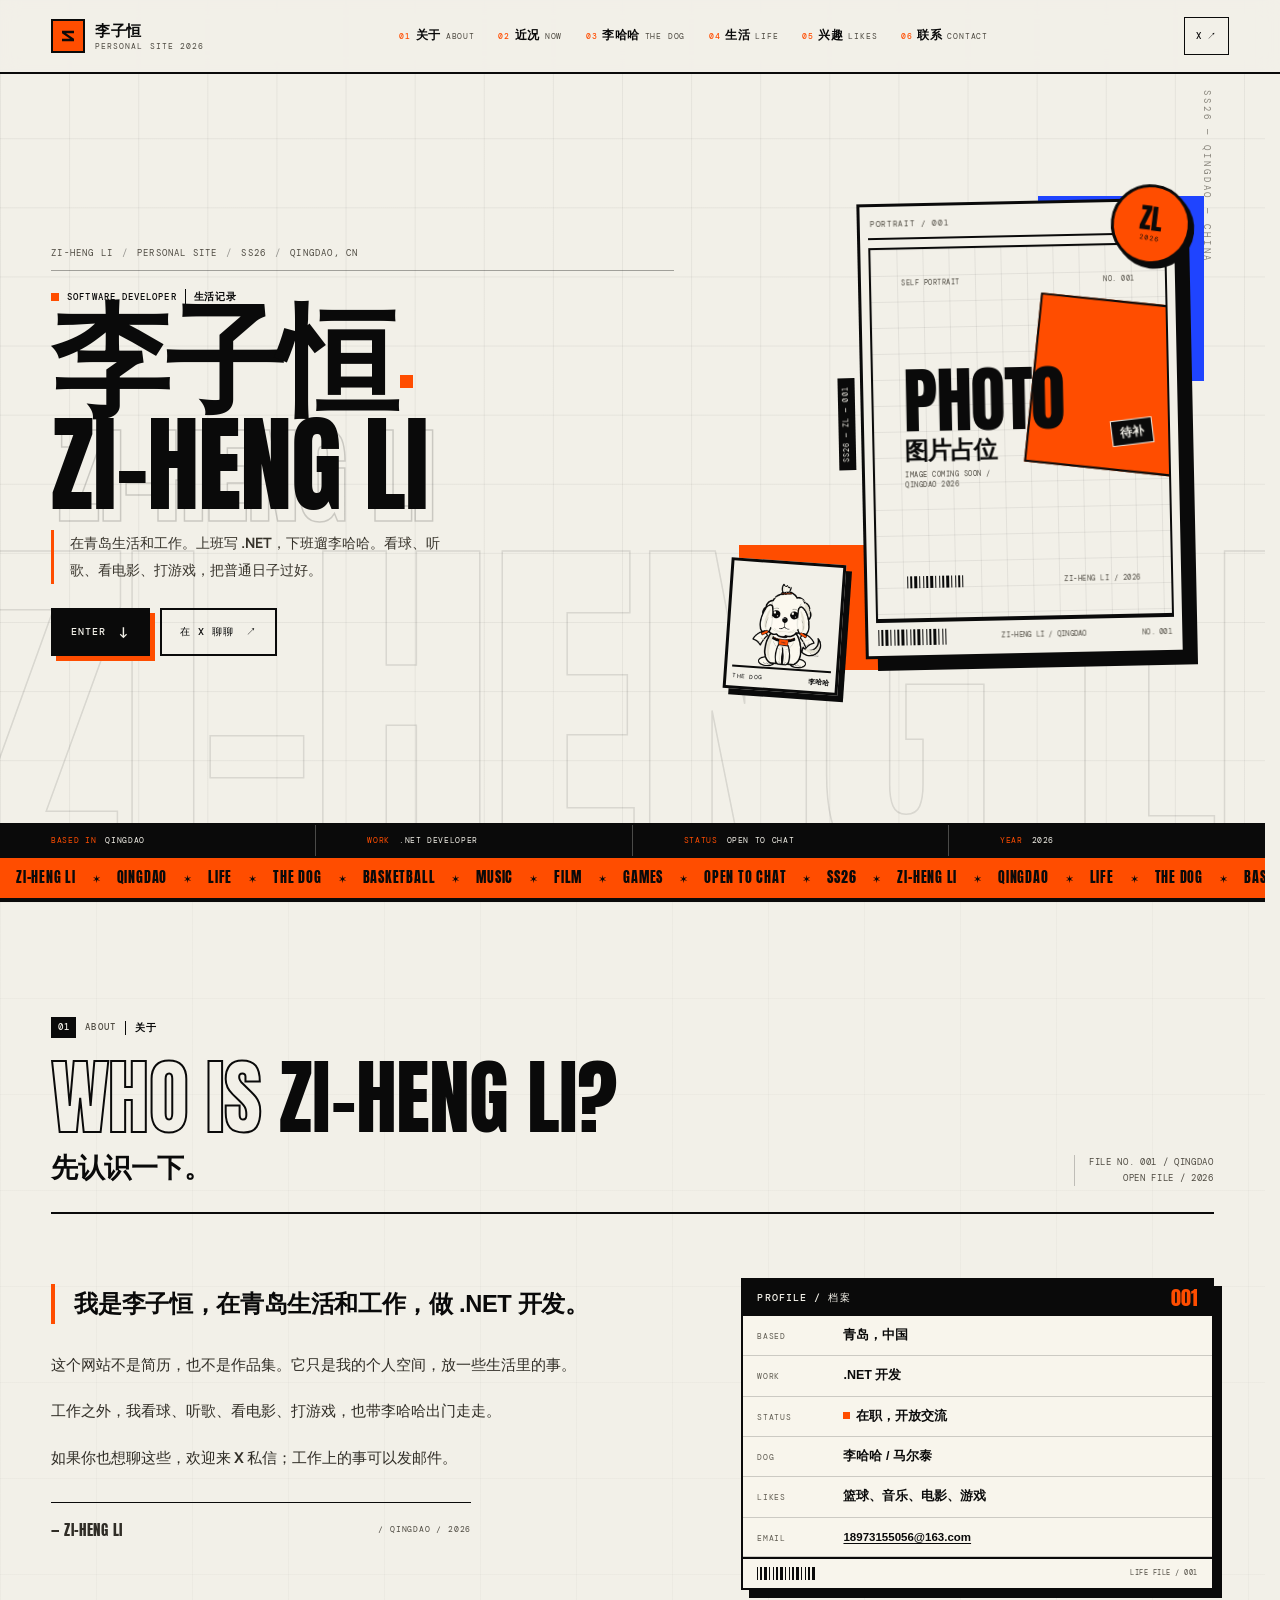
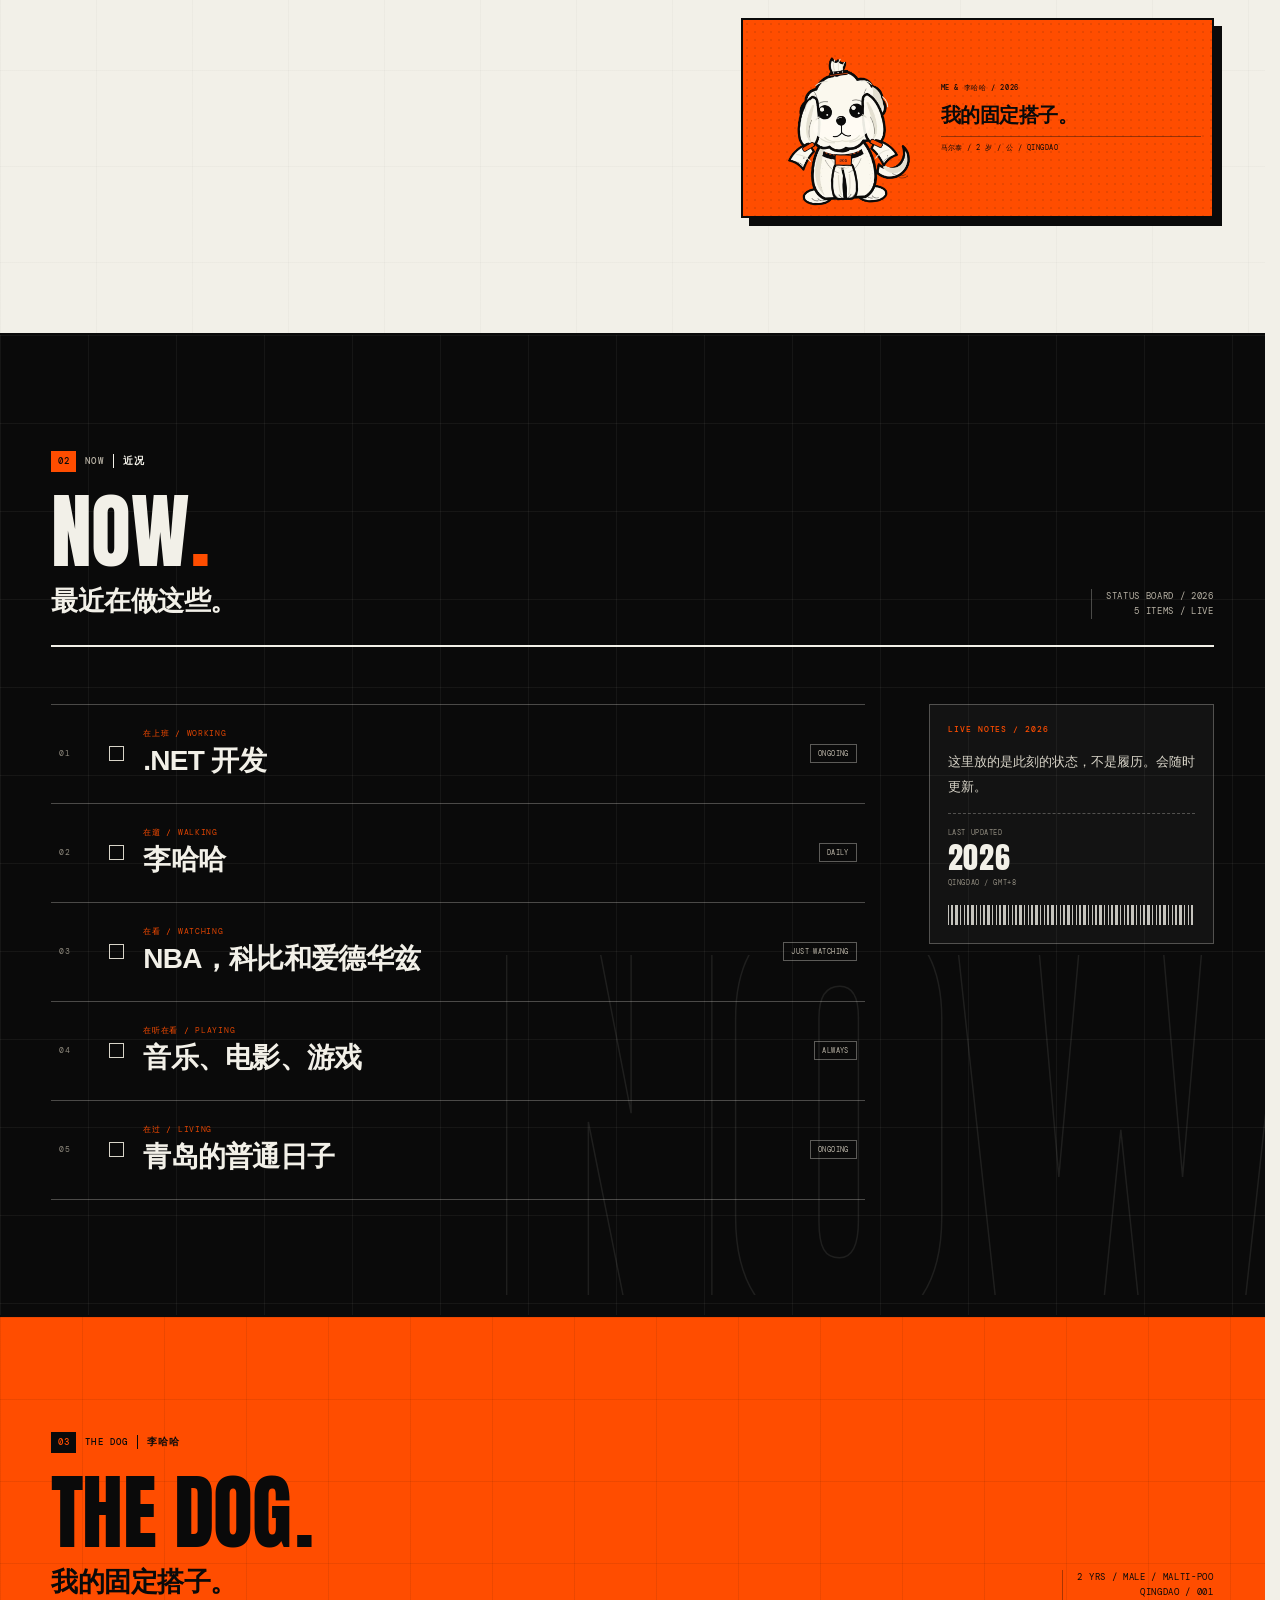
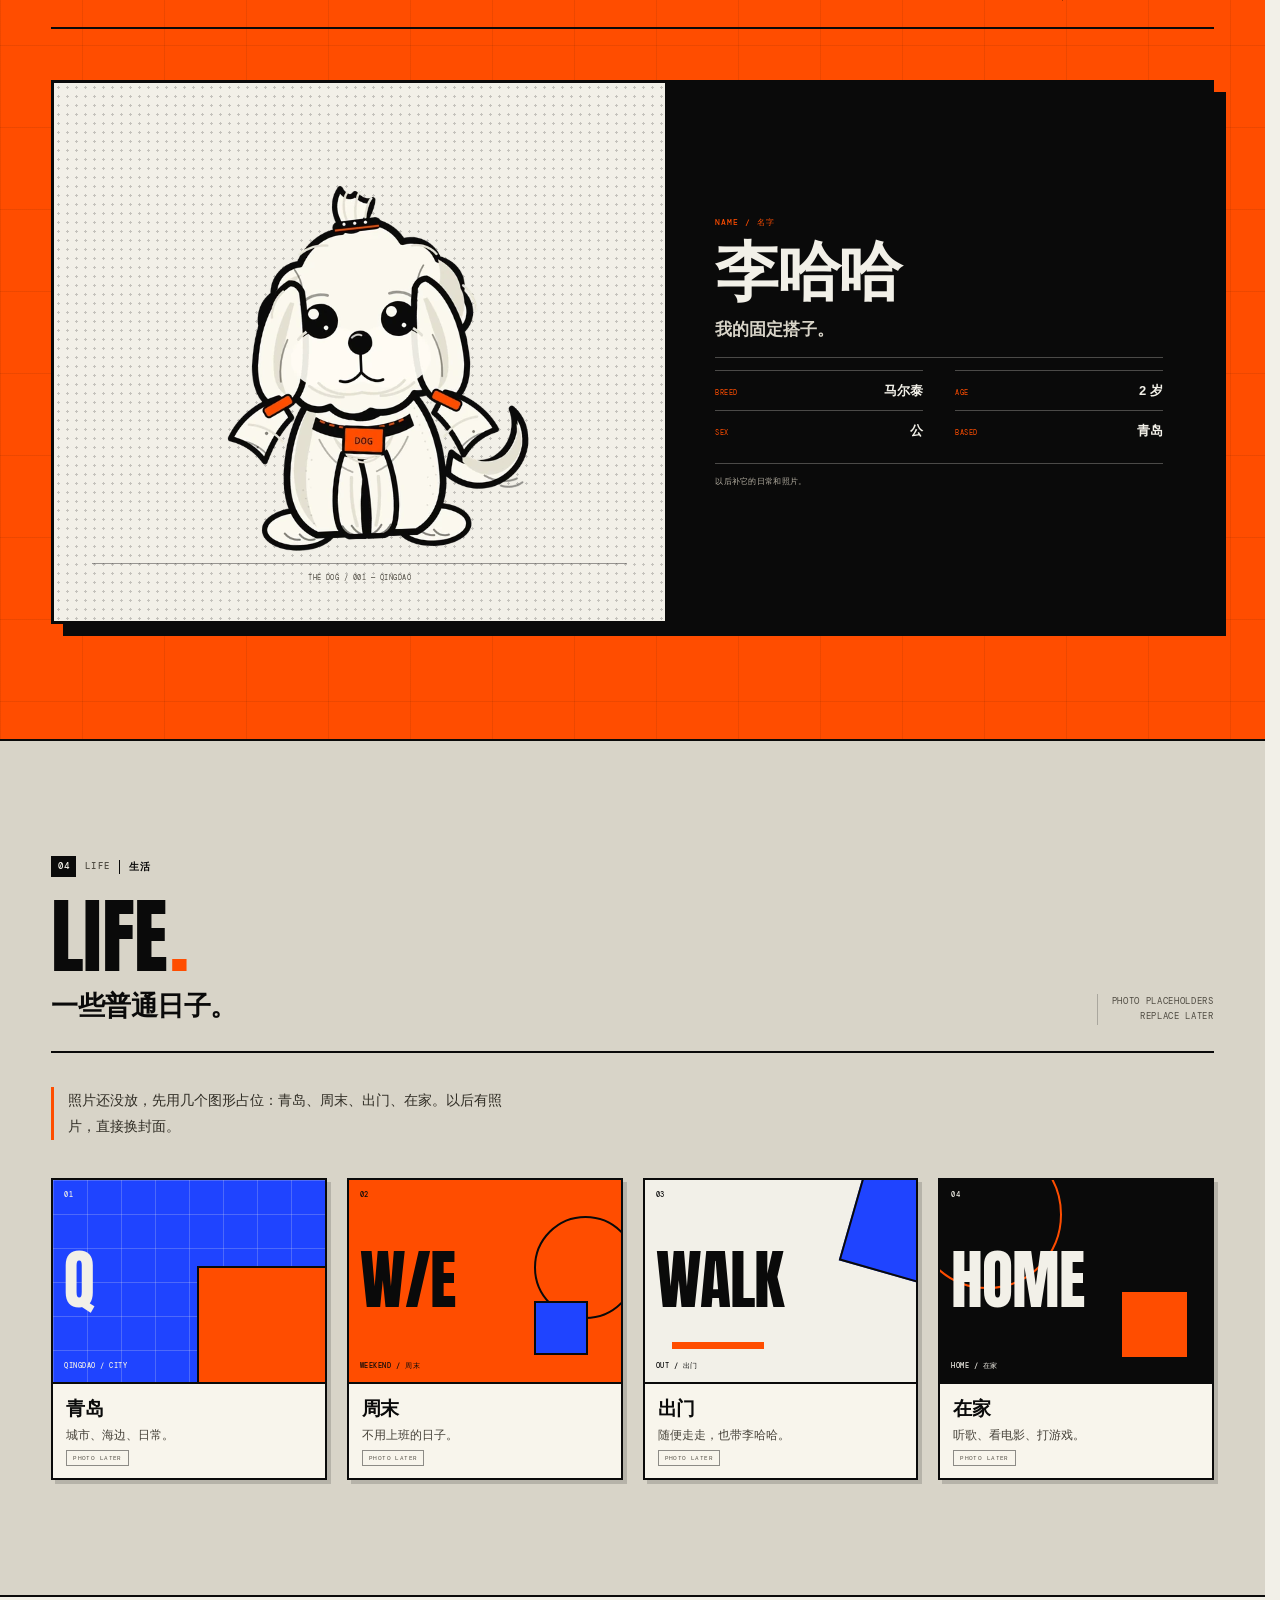
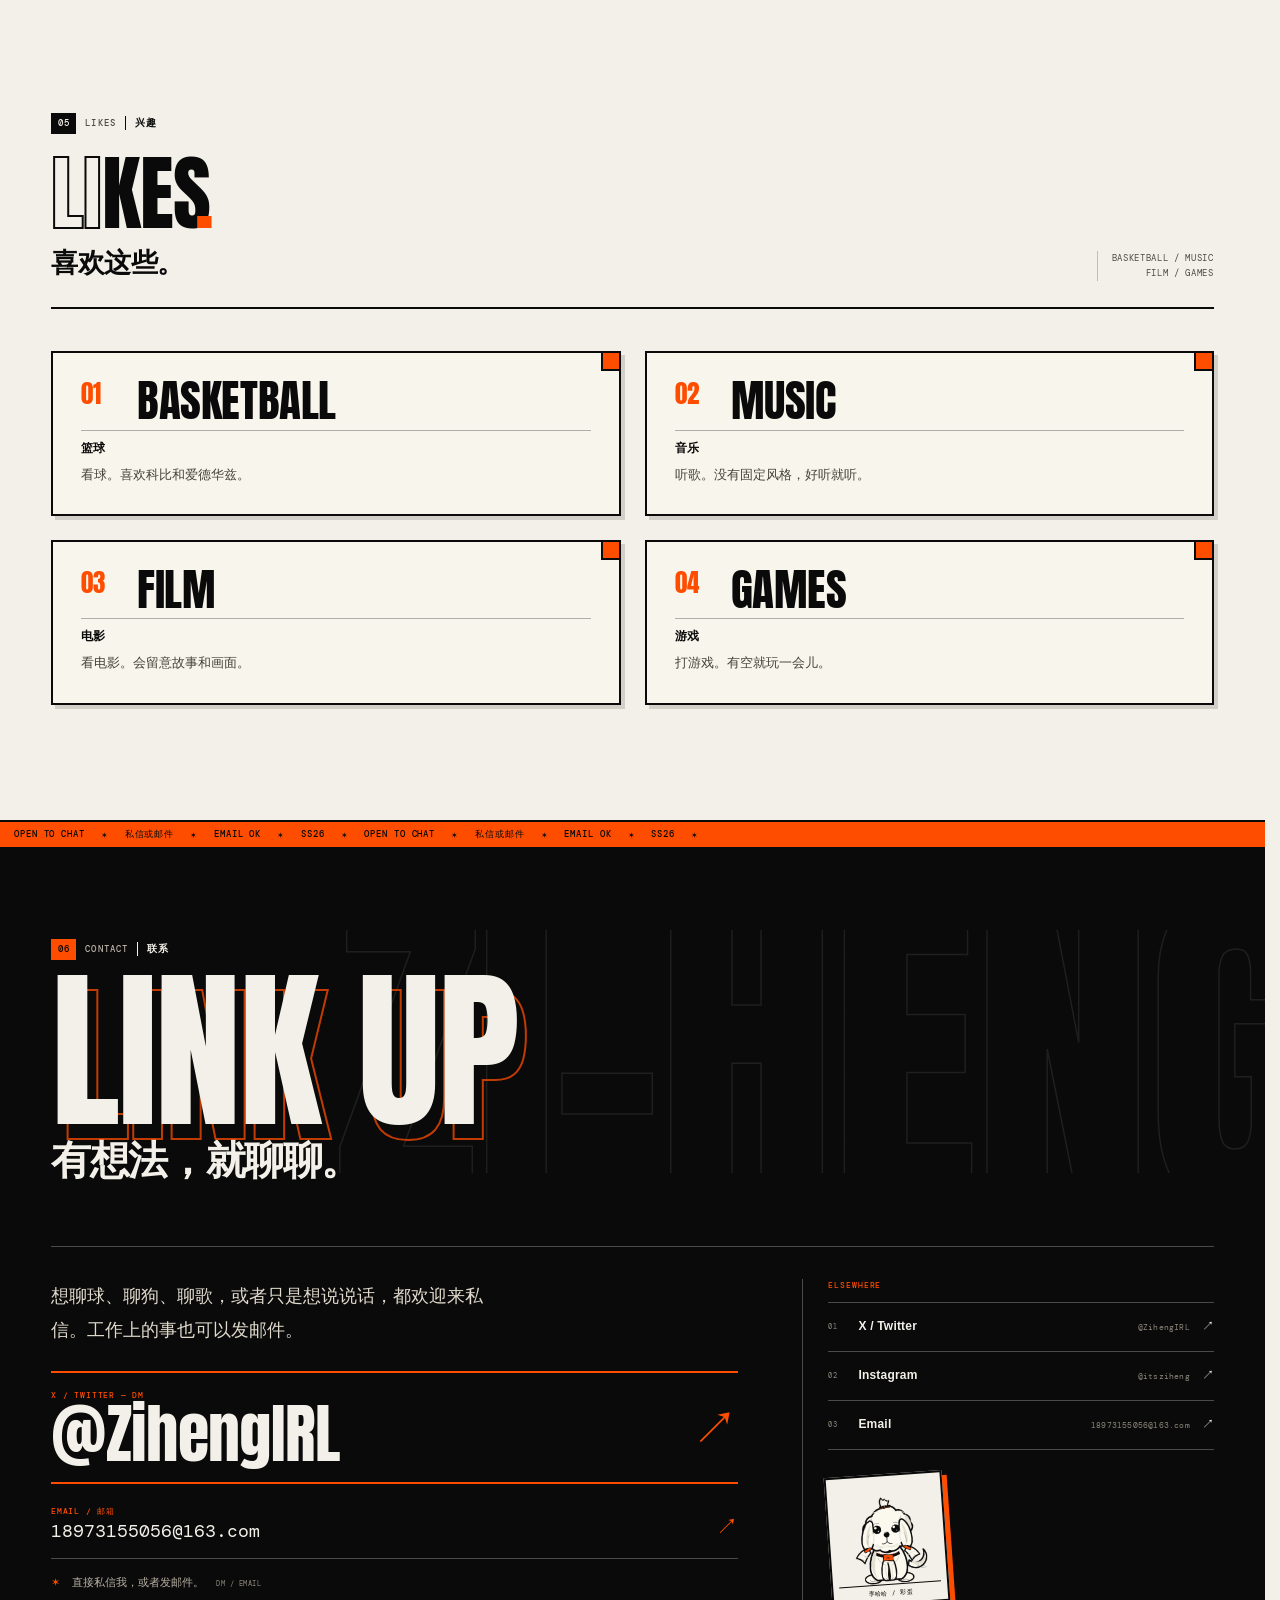
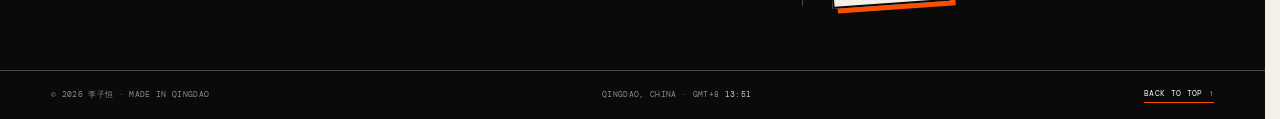
==== commit 25280fe0: "Rework site around life and replace portrait with image placeholder" ====
--- a/index.html
+++ b/index.html
@@ -4,7 +4,7 @@
   <meta charset="utf-8">
   <meta name="viewport" content="width=device-width, initial-scale=1">
   <title>李子恒 / ZI-HENG LI — 个人网站 2026</title>
-  <meta name="description" content="李子恒（ZI-HENG LI）的个人网站：现居青岛，做设计与前端。关于、近况、作品，以及怎么找到我。">
+  <meta name="description" content="李子恒（ZI-HENG LI）的个人网站：在青岛生活和工作，做 .NET 开发。记录李哈哈、篮球、音乐、电影、游戏和普通日子。">
   <meta name="theme-color" content="#0a0a0a">
   <meta name="color-scheme" content="light">
   <meta name="author" content="李子恒">
@@ -15,17 +15,20 @@
   <meta property="og:locale" content="zh_CN">
   <meta property="og:site_name" content="李子恒 / PERSONAL SITE 2026">
   <meta property="og:title" content="李子恒 / ZI-HENG LI — 个人网站 2026">
-  <meta property="og:description" content="在青岛生活和工作。做设计，也写代码。">
-  <meta property="og:image" content="https://liziheng01.github.io/assets/images/portrait-cartoon.webp">
+  <meta property="og:description" content="在青岛生活和工作。遛狗、看球、听歌、看电影、打游戏。">
+  <meta property="og:image" content="https://liziheng01.github.io/assets/images/og-cover.png">
+  <meta property="og:image:width" content="1200">
+  <meta property="og:image:height" content="630">
+  <meta property="og:image:alt" content="ZI-HENG LI 个人网站封面">
   <meta name="twitter:card" content="summary_large_image">
   <meta name="twitter:title" content="李子恒 / ZI-HENG LI">
-  <meta name="twitter:description" content="在青岛生活和工作。做设计，也写代码。">
-  <meta name="twitter:image" content="https://liziheng01.github.io/assets/images/portrait-cartoon.webp">
+  <meta name="twitter:description" content="在青岛生活和工作。遛狗、看球、听歌、看电影、打游戏。">
+  <meta name="twitter:image" content="https://liziheng01.github.io/assets/images/og-cover.png">
+  <meta name="twitter:image:alt" content="ZI-HENG LI 个人网站封面">
 
   <link rel="icon" href="assets/favicon.svg" type="image/svg+xml">
   <link rel="preload" href="assets/fonts/anton-400.woff2" as="font" type="font/woff2" crossorigin>
   <link rel="preload" href="assets/fonts/manrope-var.woff2" as="font" type="font/woff2" crossorigin>
-  <link rel="preload" href="assets/images/portrait-cartoon.webp" as="image" type="image/webp" fetchpriority="high">
   <link rel="stylesheet" href="styles.css">
   <script>document.documentElement.classList.add('js');</script>
   <script type="application/ld+json">
@@ -34,8 +37,9 @@
     "@type": "Person",
     "name": "李子恒",
     "alternateName": "ZI-HENG LI",
-    "jobTitle": "Designer & Front-end Developer",
-    "description": "现居青岛的设计师与前端开发者。",
+    "jobTitle": "Software Developer",
+    "description": "在青岛生活的软件开发者，记录生活、李哈哈和兴趣。",
+    "email": "mailto:18973155056@163.com",
     "url": "https://liziheng01.github.io/",
     "address": {
       "@type": "PostalAddress",
@@ -75,13 +79,23 @@
           <span class="nav__cn">近况</span>
           <span class="nav__en" lang="en">NOW</span>
         </a>
-        <a class="nav__link" href="#works" data-nav="works">
+        <a class="nav__link" href="#dog" data-nav="dog">
           <span class="nav__num" lang="en">03</span>
-          <span class="nav__cn">作品</span>
-          <span class="nav__en" lang="en">WORK</span>
+          <span class="nav__cn">李哈哈</span>
+          <span class="nav__en" lang="en">THE DOG</span>
+        </a>
+        <a class="nav__link" href="#life" data-nav="life">
+          <span class="nav__num" lang="en">04</span>
+          <span class="nav__cn">生活</span>
+          <span class="nav__en" lang="en">LIFE</span>
+        </a>
+        <a class="nav__link" href="#likes" data-nav="likes">
+          <span class="nav__num" lang="en">05</span>
+          <span class="nav__cn">兴趣</span>
+          <span class="nav__en" lang="en">LIKES</span>
         </a>
         <a class="nav__link" href="#contact" data-nav="contact">
-          <span class="nav__num" lang="en">04</span>
+          <span class="nav__num" lang="en">06</span>
           <span class="nav__cn">联系</span>
           <span class="nav__en" lang="en">CONTACT</span>
         </a>
@@ -117,13 +131,23 @@
         <span class="mobile-nav__cn">近况</span>
         <span class="mobile-nav__en" lang="en">NOW</span>
       </a>
-      <a class="mobile-nav__link" href="#works" data-menu-link>
+      <a class="mobile-nav__link" href="#dog" data-menu-link>
         <span class="mobile-nav__num" lang="en">03</span>
-        <span class="mobile-nav__cn">作品</span>
-        <span class="mobile-nav__en" lang="en">WORK</span>
+        <span class="mobile-nav__cn">李哈哈</span>
+        <span class="mobile-nav__en" lang="en">THE DOG</span>
+      </a>
+      <a class="mobile-nav__link" href="#life" data-menu-link>
+        <span class="mobile-nav__num" lang="en">04</span>
+        <span class="mobile-nav__cn">生活</span>
+        <span class="mobile-nav__en" lang="en">LIFE</span>
+      </a>
+      <a class="mobile-nav__link" href="#likes" data-menu-link>
+        <span class="mobile-nav__num" lang="en">05</span>
+        <span class="mobile-nav__cn">兴趣</span>
+        <span class="mobile-nav__en" lang="en">LIKES</span>
       </a>
       <a class="mobile-nav__link" href="#contact" data-menu-link>
-        <span class="mobile-nav__num" lang="en">04</span>
+        <span class="mobile-nav__num" lang="en">06</span>
         <span class="mobile-nav__cn">联系</span>
         <span class="mobile-nav__en" lang="en">CONTACT</span>
       </a>
@@ -157,8 +181,8 @@
 
           <p class="hero__kicker reveal" data-delay="1">
             <span class="dot" aria-hidden="true"></span>
-            <span lang="en">DESIGNER + DEVELOPER</span>
-            <span class="hero__kicker-cn">设计 &amp; 前端</span>
+            <span lang="en">SOFTWARE DEVELOPER</span>
+            <span class="hero__kicker-cn">生活记录</span>
           </p>
 
           <h1 class="hero__title reveal" id="hero-title" data-delay="1">
@@ -166,7 +190,7 @@
             <span class="hero__title-en" lang="en" aria-hidden="true">ZI-HENG LI</span>
           </h1>
 
-          <p class="hero__lede reveal" data-delay="2">在青岛生活和工作。做设计，也写代码。喜欢把事情想清楚，也喜欢把日子过得有点意思。</p>
+          <p class="hero__lede reveal" data-delay="2">在青岛生活和工作。上班写 .NET，下班遛李哈哈。看球、听歌、看电影、打游戏，把普通日子过好。</p>
 
           <div class="hero__actions reveal" data-delay="3">
             <a class="btn btn--primary" href="#about"><span lang="en">ENTER</span><span class="btn__icon" aria-hidden="true">↓</span></a>
@@ -186,7 +210,22 @@
               <span lang="en">SS26</span>
             </div>
             <div class="portrait-card__image">
-              <img src="assets/images/portrait-cartoon.webp" width="760" height="950" alt="李子恒的卡通肖像" fetchpriority="high" decoding="async">
+              <div class="portrait-placeholder" role="img" aria-label="肖像图片占位，图片待补">
+                <div class="portrait-placeholder__top" aria-hidden="true">
+                  <span lang="en">SELF PORTRAIT</span>
+                  <span lang="en">NO. 001</span>
+                </div>
+                <div class="portrait-placeholder__center" aria-hidden="true">
+                  <span class="portrait-placeholder__big" lang="en">PHOTO</span>
+                  <span class="portrait-placeholder__cn">图片占位</span>
+                  <span class="portrait-placeholder__note" lang="en">IMAGE COMING SOON / QINGDAO 2026</span>
+                </div>
+                <div class="portrait-placeholder__bottom" aria-hidden="true">
+                  <span class="barcode"></span>
+                  <span lang="en">ZI-HENG LI / 2026</span>
+                </div>
+                <span class="portrait-placeholder__stamp" aria-hidden="true">待补</span>
+              </div>
             </div>
             <figcaption class="portrait-card__bottom">
               <span class="barcode" aria-hidden="true"></span>
@@ -204,7 +243,7 @@
             <img src="assets/images/dog-cartoon.webp" width="640" height="640" alt="李子恒的小狗卡通形象" decoding="async">
             <figcaption>
               <span lang="en">THE DOG</span>
-              <span>我的小狗</span>
+              <span>李哈哈</span>
             </figcaption>
           </figure>
         </div>
@@ -212,7 +251,7 @@
 
       <div class="hero__status" role="list" aria-label="个人状态">
         <div class="hero__status-item" role="listitem"><span class="hero__status-label" lang="en">BASED IN</span><span class="hero__status-value" lang="en">QINGDAO</span></div>
-        <div class="hero__status-item" role="listitem"><span class="hero__status-label" lang="en">FOCUS</span><span class="hero__status-value" lang="en">DESIGN &amp; CODE</span></div>
+        <div class="hero__status-item" role="listitem"><span class="hero__status-label" lang="en">WORK</span><span class="hero__status-value" lang="en">.NET DEVELOPER</span></div>
         <div class="hero__status-item" role="listitem"><span class="hero__status-label" lang="en">STATUS</span><span class="hero__status-value" lang="en">OPEN TO CHAT</span></div>
         <div class="hero__status-item" role="listitem"><span class="hero__status-label" lang="en">YEAR</span><span class="hero__status-value" lang="en">2026</span></div>
       </div>
@@ -222,18 +261,24 @@
           <div class="marquee__group">
             <span lang="en">ZI-HENG LI</span><span class="marquee__sep" lang="en">✶</span>
             <span lang="en">QINGDAO</span><span class="marquee__sep" lang="en">✶</span>
-            <span lang="en">WORLDWIDE</span><span class="marquee__sep" lang="en">✶</span>
-            <span lang="en">DESIGN</span><span class="marquee__sep" lang="en">✶</span>
-            <span lang="en">CODE</span><span class="marquee__sep" lang="en">✶</span>
+            <span lang="en">LIFE</span><span class="marquee__sep" lang="en">✶</span>
+            <span lang="en">THE DOG</span><span class="marquee__sep" lang="en">✶</span>
+            <span lang="en">BASKETBALL</span><span class="marquee__sep" lang="en">✶</span>
+            <span lang="en">MUSIC</span><span class="marquee__sep" lang="en">✶</span>
+            <span lang="en">FILM</span><span class="marquee__sep" lang="en">✶</span>
+            <span lang="en">GAMES</span><span class="marquee__sep" lang="en">✶</span>
             <span lang="en">OPEN TO CHAT</span><span class="marquee__sep" lang="en">✶</span>
             <span lang="en">SS26</span><span class="marquee__sep" lang="en">✶</span>
           </div>
           <div class="marquee__group" aria-hidden="true">
             <span lang="en">ZI-HENG LI</span><span class="marquee__sep" lang="en">✶</span>
             <span lang="en">QINGDAO</span><span class="marquee__sep" lang="en">✶</span>
-            <span lang="en">WORLDWIDE</span><span class="marquee__sep" lang="en">✶</span>
-            <span lang="en">DESIGN</span><span class="marquee__sep" lang="en">✶</span>
-            <span lang="en">CODE</span><span class="marquee__sep" lang="en">✶</span>
+            <span lang="en">LIFE</span><span class="marquee__sep" lang="en">✶</span>
+            <span lang="en">THE DOG</span><span class="marquee__sep" lang="en">✶</span>
+            <span lang="en">BASKETBALL</span><span class="marquee__sep" lang="en">✶</span>
+            <span lang="en">MUSIC</span><span class="marquee__sep" lang="en">✶</span>
+            <span lang="en">FILM</span><span class="marquee__sep" lang="en">✶</span>
+            <span lang="en">GAMES</span><span class="marquee__sep" lang="en">✶</span>
             <span lang="en">OPEN TO CHAT</span><span class="marquee__sep" lang="en">✶</span>
             <span lang="en">SS26</span><span class="marquee__sep" lang="en">✶</span>
           </div>
@@ -260,17 +305,17 @@
 
         <div class="about__grid">
           <div class="about__copy reveal">
-            <p class="about__lead">我是李子恒，一名设计师与前端开发者，现居青岛。</p>
-            <p>我喜欢从一张白纸开始：找问题、搭结构、做视觉，再把它写成可以运行的东西。</p>
-            <p>我做过品牌、界面和网页，也喜欢在代码里处理那些细小的节奏。</p>
-            <p>这个网站是我的个人空间，记录我在做的事、在学的东西，和一些还没想清楚的想法。</p>
+            <p class="about__lead">我是李子恒，在青岛生活和工作，做 .NET 开发。</p>
+            <p>这个网站不是简历，也不是作品集。它只是我的个人空间，放一些生活里的事。</p>
+            <p>工作之外，我看球、听歌、看电影、打游戏，也带李哈哈出门走走。</p>
+            <p>如果你也想聊这些，欢迎来 X 私信；工作上的事可以发邮件。</p>
             <p class="about__sign" lang="en">— ZI-HENG LI <span>/ QINGDAO / 2026</span></p>
           </div>
 
           <div class="about__side">
             <aside class="file-card reveal" data-delay="1" aria-labelledby="file-title">
               <div class="file-card__head">
-                <h3 class="file-card__title" id="file-title"><span lang="en">FILE / 档案</span></h3>
+                <h3 class="file-card__title" id="file-title"><span lang="en">PROFILE / 档案</span></h3>
                 <span class="file-card__no" lang="en">001</span>
               </div>
               <dl class="file-card__list">
@@ -279,72 +324,41 @@
                   <dd>青岛，中国</dd>
                 </div>
                 <div class="file-card__row">
-                  <dt lang="en">FOCUS</dt>
-                  <dd>设计 &amp; 前端</dd>
+                  <dt lang="en">WORK</dt>
+                  <dd>.NET 开发</dd>
                 </div>
                 <div class="file-card__row">
                   <dt lang="en">STATUS</dt>
-                  <dd><span class="status-dot" aria-hidden="true"></span>开放交流</dd>
+                  <dd><span class="status-dot" aria-hidden="true"></span>在职，开放交流</dd>
                 </div>
                 <div class="file-card__row">
-                  <dt lang="en">CURRENTLY</dt>
-                  <dd>寻找 2026 暑期实习</dd>
-                </div>
-                <div class="file-card__row file-card__row--todo">
-                  <dt lang="en">EDU</dt>
-                  <dd>学校 / 专业 / 年级 <span class="tag-todo">TODO</span></dd>
+                  <dt lang="en">DOG</dt>
+                  <dd>李哈哈 / 马尔泰</dd>
+                </div>
+                <div class="file-card__row">
+                  <dt lang="en">LIKES</dt>
+                  <dd>篮球、音乐、电影、游戏</dd>
+                </div>
+                <div class="file-card__row file-card__row--email">
+                  <dt lang="en">EMAIL</dt>
+                  <dd><a href="mailto:18973155056@163.com">18973155056@163.com</a></dd>
                 </div>
               </dl>
-              <div class="file-card__tools">
-                <h4 lang="en">TOOLBOX</h4>
-                <ul>
-                  <li>TypeScript</li>
-                  <li>React</li>
-                  <li>Next.js</li>
-                  <li>Node.js</li>
-                  <li>Figma</li>
-                  <li>Three.js</li>
-                </ul>
-              </div>
               <div class="file-card__foot">
                 <span class="barcode" aria-hidden="true"></span>
-                <span lang="en">CARE LABEL / 001</span>
+                <span lang="en">LIFE FILE / 001</span>
               </div>
             </aside>
 
             <figure class="dog-card reveal" data-delay="2">
-              <img src="assets/images/dog-cartoon.webp" width="640" height="640" alt="李子恒的小狗卡通形象" loading="lazy" decoding="async">
+              <img src="assets/images/dog-cartoon.webp" width="640" height="640" alt="李子恒的小狗卡通形象" decoding="async">
               <figcaption>
-                <span class="dog-card__tag" lang="en">ME &amp; THE DOG / 2026</span>
+                <span class="dog-card__tag" lang="en">ME &amp; 李哈哈 / 2026</span>
                 <strong class="dog-card__title">我的固定搭子。</strong>
-                <span class="dog-card__meta" lang="en">THE DOG / QINGDAO</span>
+                <span class="dog-card__meta" lang="en">马尔泰 / 2 岁 / 公 / QINGDAO</span>
               </figcaption>
             </figure>
           </div>
-        </div>
-
-        <div class="experience reveal">
-          <div class="experience__head">
-            <h3>经历 / <span lang="en">EXPERIENCE</span></h3>
-            <p>以下为占位条目，上线前替换成真实经历。</p>
-          </div>
-          <ol class="experience__list">
-            <li>
-              <span class="experience__year" lang="en">2025</span>
-              <span class="experience__role">YOUR ROLE<br><span lang="en">ORGANIZATION</span></span>
-              <span class="experience__tag">占位 / PLACEHOLDER</span>
-            </li>
-            <li>
-              <span class="experience__year" lang="en">2024</span>
-              <span class="experience__role">YOUR ROLE<br><span lang="en">ORGANIZATION</span></span>
-              <span class="experience__tag">占位 / PLACEHOLDER</span>
-            </li>
-            <li>
-              <span class="experience__year" lang="en">2023</span>
-              <span class="experience__role">YOUR PROJECT<br><span lang="en">SCHOOL / TEAM</span></span>
-              <span class="experience__tag">占位 / PLACEHOLDER</span>
-            </li>
-          </ol>
         </div>
       </div>
     </section>
@@ -363,7 +377,7 @@
               <span class="section-title__en"><span lang="en">NOW</span><span class="now__title-dot" aria-hidden="true">.</span></span>
               <span class="section-title__cn">最近在做这些。</span>
             </h2>
-            <p class="section-note section-note--dark" lang="en">STATUS BOARD / 2026.01<br>5 ITEMS / LIVE</p>
+            <p class="section-note section-note--dark" lang="en">STATUS BOARD / 2026<br>5 ITEMS / LIVE</p>
           </div>
         </header>
 
@@ -373,8 +387,8 @@
               <span class="now-row__index" lang="en">01</span>
               <span class="now-row__check" aria-hidden="true"></span>
               <div class="now-row__body">
-                <span class="now-row__label">在学 / <span lang="en">LEARNING</span></span>
-                <h3>前端 &amp; 动效</h3>
+                <span class="now-row__label">在上班 / <span lang="en">WORKING</span></span>
+                <h3>.NET 开发</h3>
               </div>
               <span class="now-row__state" lang="en">ONGOING</span>
             </li>
@@ -382,10 +396,10 @@
               <span class="now-row__index" lang="en">02</span>
               <span class="now-row__check" aria-hidden="true"></span>
               <div class="now-row__body">
-                <span class="now-row__label">在做 / <span lang="en">MAKING</span></span>
-                <h3>一些个人项目</h3>
+                <span class="now-row__label">在遛 / <span lang="en">WALKING</span></span>
+                <h3>李哈哈</h3>
               </div>
-              <span class="now-row__state" lang="en">IN PROGRESS</span>
+              <span class="now-row__state" lang="en">DAILY</span>
             </li>
             <li class="now-row reveal" data-delay="2">
               <span class="now-row__index" lang="en">03</span>
@@ -400,19 +414,19 @@
               <span class="now-row__index" lang="en">04</span>
               <span class="now-row__check" aria-hidden="true"></span>
               <div class="now-row__body">
-                <span class="now-row__label">在找 / <span lang="en">SEEKING</span></span>
-                <h3>2026 暑期实习</h3>
+                <span class="now-row__label">在听在看 / <span lang="en">PLAYING</span></span>
+                <h3>音乐、电影、游戏</h3>
               </div>
-              <span class="now-row__state" lang="en">OPEN</span>
+              <span class="now-row__state" lang="en">ALWAYS</span>
             </li>
             <li class="now-row reveal" data-delay="4">
               <span class="now-row__index" lang="en">05</span>
               <span class="now-row__check" aria-hidden="true"></span>
               <div class="now-row__body">
-                <span class="now-row__label">在遛 / <span lang="en">WALKING</span></span>
-                <h3>我的小狗</h3>
+                <span class="now-row__label">在过 / <span lang="en">LIVING</span></span>
+                <h3>青岛的普通日子</h3>
               </div>
-              <span class="now-row__state" lang="en">DAILY</span>
+              <span class="now-row__state" lang="en">ONGOING</span>
             </li>
           </ol>
 
@@ -421,7 +435,7 @@
             <p class="now__note">这里放的是此刻的状态，不是履历。会随时更新。</p>
             <div class="now__stamp">
               <span lang="en">LAST UPDATED</span>
-              <strong lang="en">2026.01</strong>
+              <strong lang="en">2026</strong>
               <span lang="en">QINGDAO / GMT+8</span>
             </div>
             <span class="barcode barcode--light" aria-hidden="true"></span>
@@ -430,265 +444,157 @@
       </div>
     </section>
 
-    <section class="section works" id="works" aria-labelledby="works-title" data-section="works">
+    <section class="section dog-section" id="dog" aria-labelledby="dog-title" data-section="dog">
+      <div class="wrap">
+        <header class="section-head reveal">
+          <p class="section-tag section-tag--on-orange">
+            <span class="section-tag__index" lang="en">03</span>
+            <span lang="en">THE DOG</span>
+            <span class="section-tag__cn">李哈哈</span>
+          </p>
+          <div class="section-head__row">
+            <h2 class="section-title" id="dog-title">
+              <span class="section-title__en"><span lang="en">THE DOG</span><span class="now__title-dot" aria-hidden="true">.</span></span>
+              <span class="section-title__cn">我的固定搭子。</span>
+            </h2>
+            <p class="section-note section-note--on-orange" lang="en">2 YRS / MALE / MALTI-POO<br>QINGDAO / 001</p>
+          </div>
+        </header>
+
+        <div class="dog-feature reveal">
+          <figure class="dog-feature__image">
+            <img src="assets/images/dog-cartoon.webp" width="640" height="640" alt="李子恒的小狗卡通形象" decoding="async">
+            <figcaption lang="en">THE DOG / 001 — QINGDAO</figcaption>
+          </figure>
+          <div class="dog-feature__info">
+            <p class="dog-feature__eyebrow" lang="en">NAME / 名字</p>
+            <h3>李哈哈</h3>
+            <p class="dog-feature__quote">我的固定搭子。</p>
+            <dl class="dog-profile">
+              <div><dt lang="en">BREED</dt><dd>马尔泰</dd></div>
+              <div><dt lang="en">AGE</dt><dd>2 岁</dd></div>
+              <div><dt lang="en">SEX</dt><dd>公</dd></div>
+              <div><dt lang="en">BASED</dt><dd>青岛</dd></div>
+            </dl>
+            <p class="dog-feature__note">以后补它的日常和照片。</p>
+          </div>
+        </div>
+      </div>
+    </section>
+
+    <section class="section life" id="life" aria-labelledby="life-title" data-section="life">
       <div class="wrap">
         <header class="section-head reveal">
           <p class="section-tag">
-            <span class="section-tag__index" lang="en">03</span>
-            <span lang="en">SELECTED WORK</span>
-            <span class="section-tag__cn">作品</span>
+            <span class="section-tag__index" lang="en">04</span>
+            <span lang="en">LIFE</span>
+            <span class="section-tag__cn">生活</span>
           </p>
           <div class="section-head__row">
-            <h2 class="section-title" id="works-title">
-              <span class="section-title__en"><span lang="en">SELECTED</span> <span class="section-title__outline" lang="en">WORK</span></span>
-              <span class="section-title__cn">做过一些，小东西。</span>
+            <h2 class="section-title" id="life-title">
+              <span class="section-title__en"><span lang="en">LIFE</span><span class="now__title-dot" aria-hidden="true">.</span></span>
+              <span class="section-title__cn">一些普通日子。</span>
             </h2>
-            <p class="section-note" lang="en">4 PROJECTS / PLACEHOLDER<br>CLICK A COVER TO OPEN</p>
+            <p class="section-note" lang="en">PHOTO PLACEHOLDERS<br>REPLACE LATER</p>
           </div>
         </header>
 
-        <p class="works__note">以下项目为占位内容，用于演示版式与交互，不代表真实客户或经历。</p>
-
-        <div class="works__grid">
-          <article class="work-card reveal" data-work="northbound">
-            <button class="work-open" type="button" aria-haspopup="dialog" aria-controls="work-modal" data-index="001" data-title="Northbound" data-subtitle="品牌与网站" data-meta="BRAND &amp; WEBSITE / 2025">
-              <span class="work-media">
-                <svg viewBox="0 0 800 600" role="presentation" aria-hidden="true" focusable="false" preserveAspectRatio="xMinYMid slice">
-                  <rect width="800" height="600" fill="#ff4d00"/>
-                  <g stroke="#0a0a0a" stroke-width="2" opacity="0.22">
-                    <path d="M0 100H800M0 200H800M0 300H800M0 400H800M0 500H800"/>
-                    <path d="M100 0V600M200 0V600M300 0V600M400 0V600M500 0V600M600 0V600M700 0V600"/>
-                  </g>
-                  <circle cx="410" cy="280" r="220" fill="none" stroke="#0a0a0a" stroke-width="3" opacity="0.5"/>
-                  <path d="M318 480V258L258 318L198 258L400 56L602 258L542 318L482 258V480Z" fill="#1f44ff" transform="translate(18 16)" opacity="0.95"/>
-                  <path d="M318 480V258L258 318L198 258L400 56L602 258L542 318L482 258V480Z" fill="#0a0a0a"/>
-                  <path d="M378 440V282H422V440Z" fill="#f2f0e8"/>
-                  <path d="M318 440H482V478H318Z" fill="#f2f0e8"/>
-                  <text x="66" y="72" font-family="'DM Mono', Consolas, monospace" font-size="18" letter-spacing="4" fill="#0a0a0a">N 36°04' / E 120°23'</text>
-                  <text x="734" y="72" text-anchor="end" font-family="'DM Mono', Consolas, monospace" font-size="18" letter-spacing="4" fill="#0a0a0a">SS26</text>
-                  <rect x="0" y="528" width="800" height="72" fill="#0a0a0a"/>
-                  <text x="34" y="572" font-family="'DM Mono', Consolas, monospace" font-size="20" letter-spacing="3" fill="#f2f0e8">NORTHBOUND / BRAND &amp; WEB / 2025</text>
-                  <text x="766" y="572" text-anchor="end" font-family="'DM Mono', Consolas, monospace" font-size="20" fill="#ff4d00">001</text>
-                </svg>
-                <span class="work-media__index" lang="en">001</span>
-                <span class="work-media__type" lang="en">BRAND / WEB</span>
-                <span class="work-media__view" lang="en">VIEW ↗</span>
-              </span>
-              <span class="sr-only">查看项目 001 Northbound 详情</span>
-            </button>
-            <div class="work-card__body">
-              <div class="work-card__title-row">
-                <h3>Northbound</h3>
-                <span class="work-card__year" lang="en">2025</span>
-              </div>
-              <p class="work-card__meta">品牌与网站 / <span lang="en">BRAND &amp; WEBSITE</span></p>
-              <div class="work-card__foot">
-                <span class="barcode" aria-hidden="true"></span>
-                <span lang="en">NO. 001 / SS26</span>
-              </div>
-            </div>
-            <template class="work-detail">
-              <p class="work-detail__sub">一个面向户外社群的品牌与官网概念。用粗粝的排版和一套可复用的模块，把「向北」这件事讲清楚。</p>
-              <h3>亮点 / <span lang="en">HIGHLIGHTS</span></h3>
-              <ul class="work-detail__list">
-                <li>品牌字标与视觉系统</li>
-                <li>响应式官网结构与滚动节奏</li>
-                <li>模块化内容维护方式</li>
-              </ul>
-              <ul class="tag-list" aria-label="项目标签">
-                <li lang="en">BRANDING</li>
-                <li lang="en">WEB</li>
-                <li lang="en">ART DIRECTION</li>
-              </ul>
-            </template>
+        <p class="life__intro">照片还没放，先用几个图形占位：青岛、周末、出门、在家。以后有照片，直接换封面。</p>
+
+        <div class="life-grid">
+          <article class="life-card reveal">
+            <div class="life-cover life-cover--city" aria-hidden="true">
+              <span class="life-cover__index" lang="en">01</span>
+              <span class="life-cover__big">Q</span>
+              <span class="life-cover__meta" lang="en">QINGDAO / CITY</span>
+            </div>
+            <div class="life-card__body">
+              <h3>青岛</h3>
+              <p>城市、海边、日常。</p>
+              <span class="life-card__tag" lang="en">PHOTO LATER</span>
+            </div>
           </article>
-
-          <article class="work-card reveal" data-work="signal" data-delay="1">
-            <button class="work-open" type="button" aria-haspopup="dialog" aria-controls="work-modal" data-index="002" data-title="Signal" data-subtitle="产品与界面" data-meta="PRODUCT &amp; INTERFACE / 2025">
-              <span class="work-media">
-                <svg viewBox="0 0 800 600" role="presentation" aria-hidden="true" focusable="false" preserveAspectRatio="xMinYMid slice">
-                  <rect width="800" height="600" fill="#1f44ff"/>
-                  <g fill="none" stroke="#f2f0e8" stroke-width="2" opacity="0.85">
-                    <circle cx="360" cy="300" r="58"/>
-                    <circle cx="360" cy="300" r="112"/>
-                    <circle cx="360" cy="300" r="168"/>
-                    <circle cx="360" cy="300" r="226"/>
-                    <circle cx="360" cy="300" r="286"/>
-                  </g>
-                  <circle cx="360" cy="300" r="40" fill="#0a0a0a"/>
-                  <circle cx="360" cy="300" r="12" fill="#ff4d00"/>
-                  <g fill="#0a0a0a">
-                    <rect x="80" y="470" width="18" height="64"/>
-                    <rect x="110" y="436" width="18" height="98"/>
-                    <rect x="140" y="492" width="18" height="42"/>
-                    <rect x="170" y="410" width="18" height="124"/>
-                    <rect x="200" y="456" width="18" height="78"/>
-                    <rect x="230" y="382" width="18" height="152"/>
-                    <rect x="260" y="450" width="18" height="84"/>
-                    <rect x="290" y="420" width="18" height="114"/>
-                    <rect x="320" y="478" width="18" height="56"/>
-                    <rect x="350" y="400" width="18" height="134"/>
-                    <rect x="380" y="444" width="18" height="90"/>
-                    <rect x="410" y="368" width="18" height="166"/>
-                    <rect x="440" y="430" width="18" height="104"/>
-                    <rect x="470" y="392" width="18" height="142"/>
-                    <rect x="500" y="462" width="18" height="72"/>
-                    <rect x="530" y="414" width="18" height="120"/>
-                    <rect x="560" y="452" width="18" height="82"/>
-                    <rect x="590" y="386" width="18" height="148"/>
-                    <rect x="620" y="442" width="18" height="92"/>
-                    <rect x="650" y="470" width="18" height="64"/>
-                    <rect x="680" y="402" width="18" height="132"/>
-                  </g>
-                  <rect x="0" y="528" width="800" height="72" fill="#0a0a0a"/>
-                  <text x="34" y="572" font-family="'DM Mono', Consolas, monospace" font-size="20" letter-spacing="3" fill="#f2f0e8">SIGNAL / PRODUCT &amp; INTERFACE / 2025</text>
-                  <text x="766" y="572" text-anchor="end" font-family="'DM Mono', Consolas, monospace" font-size="20" fill="#ff4d00">002</text>
-                  <text x="66" y="74" font-family="'DM Mono', Consolas, monospace" font-size="18" letter-spacing="4" fill="#f2f0e8">SOUND / DATA / ATTENTION</text>
-                  <text x="734" y="74" text-anchor="end" font-family="'DM Mono', Consolas, monospace" font-size="18" letter-spacing="4" fill="#f2f0e8">SS26</text>
-                  <rect x="664" y="150" width="72" height="72" fill="#ff4d00"/>
-                </svg>
-                <span class="work-media__index" lang="en">002</span>
-                <span class="work-media__type" lang="en">PRODUCT / UI</span>
-                <span class="work-media__view" lang="en">VIEW ↗</span>
-              </span>
-              <span class="sr-only">查看项目 002 Signal 详情</span>
-            </button>
-            <div class="work-card__body">
-              <div class="work-card__title-row">
-                <h3>Signal</h3>
-                <span class="work-card__year" lang="en">2025</span>
-              </div>
-              <p class="work-card__meta">产品与界面 / <span lang="en">PRODUCT &amp; INTERFACE</span></p>
-              <div class="work-card__foot">
-                <span class="barcode" aria-hidden="true"></span>
-                <span lang="en">NO. 002 / SS26</span>
-              </div>
-            </div>
-            <template class="work-detail">
-              <p class="work-detail__sub">一个把嘈杂信息变成清晰信号的产品概念。界面以高对比的状态色和紧凑的数据层级为主。</p>
-              <h3>亮点 / <span lang="en">HIGHLIGHTS</span></h3>
-              <ul class="work-detail__list">
-                <li>产品定位与信息架构</li>
-                <li>界面系统与状态设计</li>
-                <li>交互动效与可用性原型</li>
-              </ul>
-              <ul class="tag-list" aria-label="项目标签">
-                <li lang="en">PRODUCT</li>
-                <li lang="en">UI</li>
-                <li lang="en">PROTOTYPING</li>
-              </ul>
-            </template>
+          <article class="life-card reveal" data-delay="1">
+            <div class="life-cover life-cover--weekend" aria-hidden="true">
+              <span class="life-cover__index" lang="en">02</span>
+              <span class="life-cover__big">W/E</span>
+              <span class="life-cover__meta" lang="en">WEEKEND / 周末</span>
+            </div>
+            <div class="life-card__body">
+              <h3>周末</h3>
+              <p>不用上班的日子。</p>
+              <span class="life-card__tag" lang="en">PHOTO LATER</span>
+            </div>
           </article>
-
-          <article class="work-card reveal" data-work="paper-trail" data-delay="1">
-            <button class="work-open" type="button" aria-haspopup="dialog" aria-controls="work-modal" data-index="003" data-title="Paper Trail" data-subtitle="编辑与网页" data-meta="EDITORIAL &amp; WEB / 2024">
-              <span class="work-media">
-                <svg viewBox="0 0 800 600" role="presentation" aria-hidden="true" focusable="false" preserveAspectRatio="xMinYMid slice">
-                  <rect width="800" height="600" fill="#f2f0e8"/>
-                  <g stroke="#0a0a0a" stroke-width="2" opacity="0.2">
-                    <path d="M0 60H800M0 120H800M0 180H800M0 240H800M0 300H800M0 360H800M0 420H800M0 480H800"/>
-                    <path d="M60 0V600M120 0V600M180 0V600M240 0V600M300 0V600M360 0V600M420 0V600M480 0V600M540 0V600M600 0V600M660 0V600M720 0V600M780 0V600"/>
-                  </g>
-                  <path d="M-60 600L330 140H446L56 600Z" fill="#0a0a0a"/>
-                  <path d="M150 600L420 270H492L222 600Z" fill="#0a0a0a"/>
-                  <path d="M360 600L500 430H548L408 600Z" fill="#ff4d00"/>
-                  <rect x="500" y="72" width="228" height="152" fill="#ff4d00" stroke="#0a0a0a" stroke-width="3"/>
-                  <circle cx="192" cy="168" r="104" fill="none" stroke="#1f44ff" stroke-width="16"/>
-                  <text x="608" y="278" text-anchor="end" font-family="Anton, Impact, sans-serif" font-size="210" fill="#1f44ff" opacity="0.95">PT</text>
-                  <text x="608" y="266" text-anchor="end" font-family="Anton, Impact, sans-serif" font-size="210" fill="#0a0a0a">PT</text>
-                  <rect x="0" y="528" width="800" height="72" fill="#0a0a0a"/>
-                  <text x="34" y="572" font-family="'DM Mono', Consolas, monospace" font-size="20" letter-spacing="3" fill="#f2f0e8">PAPER TRAIL / EDITORIAL &amp; WEB / 2024</text>
-                  <text x="766" y="572" text-anchor="end" font-family="'DM Mono', Consolas, monospace" font-size="20" fill="#ff4d00">003</text>
-                  <text x="66" y="74" font-family="'DM Mono', Consolas, monospace" font-size="18" letter-spacing="4" fill="#0a0a0a">PRINT / SCREEN / CITY</text>
-                  <g fill="#0a0a0a">
-                    <rect x="34" y="108" width="5" height="64"/><rect x="44" y="108" width="2" height="64"/><rect x="50" y="108" width="7" height="64"/><rect x="61" y="108" width="3" height="64"/><rect x="69" y="108" width="5" height="64"/>
-                  </g>
-                </svg>
-                <span class="work-media__index" lang="en">003</span>
-                <span class="work-media__type" lang="en">EDITORIAL / WEB</span>
-                <span class="work-media__view" lang="en">VIEW ↗</span>
-              </span>
-              <span class="sr-only">查看项目 003 Paper Trail 详情</span>
-            </button>
-            <div class="work-card__body">
-              <div class="work-card__title-row">
-                <h3>Paper Trail</h3>
-                <span class="work-card__year" lang="en">2024</span>
-              </div>
-              <p class="work-card__meta">编辑与网页 / <span lang="en">EDITORIAL &amp; WEB</span></p>
-              <div class="work-card__foot">
-                <span class="barcode" aria-hidden="true"></span>
-                <span lang="en">NO. 003 / SS26</span>
-              </div>
-            </div>
-            <template class="work-detail">
-              <p class="work-detail__sub">一份关于城市与纸张的独立出版物，以及它的线上版本。让同一套内容在印刷和屏幕上都能呼吸。</p>
-              <h3>亮点 / <span lang="en">HIGHLIGHTS</span></h3>
-              <ul class="work-detail__list">
-                <li>编辑结构与栏目设计</li>
-                <li>印刷与网页的版式转译</li>
-                <li>轻量上线与阅读体验</li>
-              </ul>
-              <ul class="tag-list" aria-label="项目标签">
-                <li lang="en">EDITORIAL</li>
-                <li lang="en">WEB</li>
-                <li lang="en">TYPE</li>
-              </ul>
-            </template>
+          <article class="life-card reveal" data-delay="2">
+            <div class="life-cover life-cover--walk" aria-hidden="true">
+              <span class="life-cover__index" lang="en">03</span>
+              <span class="life-cover__big">WALK</span>
+              <span class="life-cover__meta" lang="en">OUT / 出门</span>
+            </div>
+            <div class="life-card__body">
+              <h3>出门</h3>
+              <p>随便走走，也带李哈哈。</p>
+              <span class="life-card__tag" lang="en">PHOTO LATER</span>
+            </div>
           </article>
-
-          <article class="work-card reveal" data-work="common-ground" data-delay="2">
-            <button class="work-open" type="button" aria-haspopup="dialog" aria-controls="work-modal" data-index="004" data-title="Common Ground" data-subtitle="品牌与社区" data-meta="BRAND &amp; COMMUNITY / 2024">
-              <span class="work-media">
-                <svg viewBox="0 0 800 600" role="presentation" aria-hidden="true" focusable="false" preserveAspectRatio="xMinYMid slice">
-                  <rect width="800" height="600" fill="#d8d4c8"/>
-                  <g stroke="#0a0a0a" stroke-width="2" opacity="0.34">
-                    <path d="M0 100H800M0 200H800M0 300H800M0 400H800M0 500H800"/>
-                    <path d="M100 0V600M200 0V600M300 0V600M400 0V600M500 0V600M600 0V600M700 0V600"/>
-                  </g>
-                  <rect x="430" y="150" width="250" height="250" fill="#1f44ff" stroke="#0a0a0a" stroke-width="3"/>
-                  <circle cx="330" cy="320" r="170" fill="#ff4d00" stroke="#0a0a0a" stroke-width="3"/>
-                  <circle cx="330" cy="320" r="60" fill="#f2f0e8" stroke="#0a0a0a" stroke-width="3"/>
-                  <path d="M430 400H680V520H430Z" fill="#0a0a0a"/>
-                  <text x="86" y="474" font-family="Anton, Impact, sans-serif" font-size="126" fill="#0a0a0a">COMMON</text>
-                  <text x="86" y="552" font-family="Anton, Impact, sans-serif" font-size="126" fill="#f2f0e8" stroke="#0a0a0a" stroke-width="3">GROUND</text>
-                  <text x="66" y="74" font-family="'DM Mono', Consolas, monospace" font-size="18" letter-spacing="4" fill="#0a0a0a">SHARED SPACE / 004</text>
-                  <text x="734" y="74" text-anchor="end" font-family="'DM Mono', Consolas, monospace" font-size="18" letter-spacing="4" fill="#0a0a0a">SS26</text>
-                  <g fill="#0a0a0a">
-                    <rect x="34" y="520" width="5" height="44"/><rect x="44" y="520" width="2" height="44"/><rect x="50" y="520" width="7" height="44"/><rect x="61" y="520" width="3" height="44"/><rect x="69" y="520" width="5" height="44"/>
-                  </g>
-                </svg>
-                <span class="work-media__index" lang="en">004</span>
-                <span class="work-media__type" lang="en">BRAND / COMMUNITY</span>
-                <span class="work-media__view" lang="en">VIEW ↗</span>
-              </span>
-              <span class="sr-only">查看项目 004 Common Ground 详情</span>
-            </button>
-            <div class="work-card__body">
-              <div class="work-card__title-row">
-                <h3>Common Ground</h3>
-                <span class="work-card__year" lang="en">2024</span>
-              </div>
-              <p class="work-card__meta">品牌与社区 / <span lang="en">BRAND &amp; COMMUNITY</span></p>
-              <div class="work-card__foot">
-                <span class="barcode" aria-hidden="true"></span>
-                <span lang="en">NO. 004 / SS26</span>
-              </div>
-            </div>
-            <template class="work-detail">
-              <p class="work-detail__sub">为一个社区项目做的品牌与触点设计。重点是让不同的人都能找到自己的入口，而不是只服务同一种声音。</p>
-              <h3>亮点 / <span lang="en">HIGHLIGHTS</span></h3>
-              <ul class="work-detail__list">
-                <li>命名与品牌语气</li>
-                <li>活动视觉与周边</li>
-                <li>社区页面与模板</li>
-              </ul>
-              <ul class="tag-list" aria-label="项目标签">
-                <li lang="en">BRANDING</li>
-                <li lang="en">COMMUNITY</li>
-                <li lang="en">DESIGN SYSTEM</li>
-              </ul>
-            </template>
+          <article class="life-card reveal" data-delay="3">
+            <div class="life-cover life-cover--home" aria-hidden="true">
+              <span class="life-cover__index" lang="en">04</span>
+              <span class="life-cover__big">HOME</span>
+              <span class="life-cover__meta" lang="en">HOME / 在家</span>
+            </div>
+            <div class="life-card__body">
+              <h3>在家</h3>
+              <p>听歌、看电影、打游戏。</p>
+              <span class="life-card__tag" lang="en">PHOTO LATER</span>
+            </div>
+          </article>
+        </div>
+      </div>
+    </section>
+
+    <section class="section likes" id="likes" aria-labelledby="likes-title" data-section="likes">
+      <div class="wrap">
+        <header class="section-head reveal">
+          <p class="section-tag">
+            <span class="section-tag__index" lang="en">05</span>
+            <span lang="en">LIKES</span>
+            <span class="section-tag__cn">兴趣</span>
+          </p>
+          <div class="section-head__row">
+            <h2 class="section-title" id="likes-title">
+              <span class="section-title__en"><span lang="en"><span class="section-title__outline">LI</span>KES<span class="now__title-dot" aria-hidden="true">.</span></span></span>
+              <span class="section-title__cn">喜欢这些。</span>
+            </h2>
+            <p class="section-note" lang="en">BASKETBALL / MUSIC<br>FILM / GAMES</p>
+          </div>
+        </header>
+
+        <div class="likes-grid">
+          <article class="like-card reveal">
+            <span class="like-card__num" lang="en">01</span>
+            <h3 lang="en">BASKETBALL</h3>
+            <p class="like-card__cn">篮球</p>
+            <p class="like-card__copy">看球。喜欢科比和爱德华兹。</p>
+          </article>
+          <article class="like-card reveal" data-delay="1">
+            <span class="like-card__num" lang="en">02</span>
+            <h3 lang="en">MUSIC</h3>
+            <p class="like-card__cn">音乐</p>
+            <p class="like-card__copy">听歌。没有固定风格，好听就听。</p>
+          </article>
+          <article class="like-card reveal" data-delay="2">
+            <span class="like-card__num" lang="en">03</span>
+            <h3 lang="en">FILM</h3>
+            <p class="like-card__cn">电影</p>
+            <p class="like-card__copy">看电影。会留意故事和画面。</p>
+          </article>
+          <article class="like-card reveal" data-delay="3">
+            <span class="like-card__num" lang="en">04</span>
+            <h3 lang="en">GAMES</h3>
+            <p class="like-card__cn">游戏</p>
+            <p class="like-card__copy">打游戏。有空就玩一会儿。</p>
           </article>
         </div>
       </div>
@@ -700,14 +606,14 @@
       <div class="contact__warning-track">
         <div class="contact__warning-group">
           <span lang="en">OPEN TO CHAT</span><span aria-hidden="true">✶</span>
-          <span>直接私信</span><span aria-hidden="true">✶</span>
-          <span lang="en">NO EMAIL / DM ONLY</span><span aria-hidden="true">✶</span>
+          <span>私信或邮件</span><span aria-hidden="true">✶</span>
+          <span lang="en">EMAIL OK</span><span aria-hidden="true">✶</span>
           <span lang="en">SS26</span><span aria-hidden="true">✶</span>
         </div>
         <div class="contact__warning-group" aria-hidden="true">
           <span lang="en">OPEN TO CHAT</span><span>✶</span>
-          <span>直接私信</span><span>✶</span>
-          <span lang="en">NO EMAIL / DM ONLY</span><span>✶</span>
+          <span>私信或邮件</span><span>✶</span>
+          <span lang="en">EMAIL OK</span><span>✶</span>
           <span lang="en">SS26</span><span>✶</span>
         </div>
       </div>
@@ -718,7 +624,7 @@
     <div class="wrap contact__inner">
       <div class="contact__head reveal">
         <p class="section-tag section-tag--dark">
-          <span class="section-tag__index" lang="en">04</span>
+          <span class="section-tag__index" lang="en">06</span>
           <span lang="en">CONTACT</span>
           <span class="section-tag__cn">联系</span>
         </p>
@@ -730,14 +636,20 @@
 
       <div class="contact__grid">
         <div class="contact__main reveal" data-delay="1">
-          <p class="contact__lede">项目合作、实习机会，或者只是想聊聊设计和生活，都欢迎来私信。</p>
+          <p class="contact__lede">想聊球、聊狗、聊歌，或者只是想说说话，都欢迎来私信。工作上的事也可以发邮件。</p>
           <a class="contact__x" href="https://x.com/ZihengIRL" target="_blank" rel="me noopener noreferrer">
             <span class="contact__x-label" lang="en">X / TWITTER — DM</span>
             <span class="contact__x-handle" lang="en">@ZihengIRL</span>
             <span class="contact__x-arrow" aria-hidden="true">↗</span>
             <span class="sr-only">（在新标签页打开）</span>
           </a>
-          <p class="contact__small"><span aria-hidden="true">✶</span> 直接私信我，会比邮件更快。<span lang="en">DM ONLY / NO EMAIL</span></p>
+          <a class="contact__email" href="mailto:18973155056@163.com">
+            <span class="contact__email-label" lang="en">EMAIL / 邮箱</span>
+            <span class="contact__email-value">18973155056@163.com</span>
+            <span class="contact__email-arrow" aria-hidden="true">↗</span>
+            <span class="sr-only">（打开邮件客户端）</span>
+          </a>
+          <p class="contact__small"><span aria-hidden="true">✶</span> 直接私信我，或者发邮件。<span lang="en">DM / EMAIL</span></p>
         </div>
 
         <div class="contact__side reveal" data-delay="2">
@@ -761,11 +673,20 @@
                 <span class="sr-only">（在新标签页打开）</span>
               </a>
             </li>
+            <li>
+              <a href="mailto:18973155056@163.com">
+                <span class="social-list__num" lang="en">03</span>
+                <span class="social-list__name">Email</span>
+                <span class="social-list__handle">18973155056@163.com</span>
+                <span class="social-list__arrow" aria-hidden="true">↗</span>
+                <span class="sr-only">（打开邮件客户端）</span>
+              </a>
+            </li>
           </ul>
 
           <figure class="contact__dog" aria-label="小狗彩蛋">
             <img src="assets/images/dog-cartoon.webp" width="640" height="640" alt="李子恒的小狗卡通形象" decoding="async">
-            <figcaption lang="en">THE DOG / 彩蛋</figcaption>
+            <figcaption lang="en">李哈哈 / 彩蛋</figcaption>
           </figure>
         </div>
       </div>
@@ -780,28 +701,7 @@
     </div>
   </footer>
 
-  <div class="modal" id="work-modal" role="dialog" aria-modal="true" aria-labelledby="work-modal-title" aria-describedby="work-modal-detail" hidden>
-    <div class="modal__backdrop" data-modal-close></div>
-    <div class="modal__panel">
-      <button class="modal__close" type="button" data-modal-close aria-label="CLOSE 关闭项目详情">
-        <span lang="en">CLOSE</span> <span aria-hidden="true">✕</span>
-      </button>
-      <div class="modal__cover" data-modal-cover></div>
-      <div class="modal__content">
-        <p class="modal__tag"><span data-modal-index lang="en">001</span> / <span lang="en">SELECTED WORK</span></p>
-        <h2 class="modal__title" id="work-modal-title" data-modal-title>Northbound</h2>
-        <p class="modal__subtitle"><span data-modal-subtitle>品牌与网站</span> <span class="modal__meta" lang="en" data-modal-meta>BRAND &amp; WEBSITE / 2025</span></p>
-        <div class="modal__detail" id="work-modal-detail" data-modal-detail></div>
-        <div class="modal__actions">
-          <a class="btn btn--primary" href="https://x.com/ZihengIRL" target="_blank" rel="me noopener noreferrer">
-            在 X 聊聊 <span aria-hidden="true">↗</span><span class="sr-only">（在新标签页打开）</span>
-          </a>
-          <button class="btn btn--ghost" type="button" data-modal-close>关闭 <span aria-hidden="true">✕</span></button>
-        </div>
-      </div>
-    </div>
-  </div>
-
   <script src="script.js" defer></script>
 </body>
 </html>
+
--- a/styles.css
+++ b/styles.css
@@ -972,6 +972,138 @@
   background-size: 6px 6px;
   mix-blend-mode: multiply;
   opacity: 0.13;
+}
+
+/* Portrait placeholder — no cartoon avatar */
+.portrait-placeholder {
+  position: absolute;
+  inset: 0;
+  z-index: 3;
+  display: flex;
+  flex-direction: column;
+  justify-content: space-between;
+  gap: 10px;
+  overflow: hidden;
+  padding: clamp(14px, 2.5vw, 30px);
+  background-color: var(--bone);
+  background-image: linear-gradient(to right, rgba(10, 10, 10, 0.065) 1px, transparent 1px),
+    linear-gradient(to bottom, rgba(10, 10, 10, 0.065) 1px, transparent 1px);
+  background-size: 26px 26px;
+  color: var(--ink);
+}
+
+.portrait-placeholder::before {
+  content: "";
+  position: absolute;
+  top: 15%;
+  right: -14%;
+  z-index: 0;
+  width: 60%;
+  height: 46%;
+  background: var(--orange);
+  border: 2px solid var(--ink);
+  transform: rotate(7deg);
+}
+
+.portrait-placeholder__top,
+.portrait-placeholder__bottom {
+  position: relative;
+  z-index: 1;
+  display: flex;
+  align-items: flex-end;
+  justify-content: space-between;
+  gap: 8px;
+  font-family: var(--mono);
+  font-size: 6.5px;
+  letter-spacing: 0.08em;
+  line-height: 1.5;
+  color: var(--muted);
+  text-transform: uppercase;
+}
+
+.portrait-placeholder__center {
+  position: relative;
+  z-index: 1;
+  display: flex;
+  flex-direction: column;
+  align-items: flex-start;
+  gap: 6px;
+  margin-block: auto;
+}
+
+.portrait-placeholder__big {
+  font-family: var(--display);
+  font-size: clamp(56px, 5.6vw, 92px);
+  font-weight: 400;
+  line-height: 0.78;
+  letter-spacing: -0.02em;
+  color: var(--ink);
+}
+
+.portrait-placeholder__cn {
+  font-family: var(--zh);
+  font-size: clamp(18px, 1.9vw, 28px);
+  font-weight: 900;
+  line-height: 1.2;
+  letter-spacing: -0.04em;
+  color: var(--ink);
+}
+
+.portrait-placeholder__note {
+  max-width: 22ch;
+  font-family: var(--mono);
+  font-size: 6.5px;
+  letter-spacing: 0.08em;
+  line-height: 1.5;
+  color: var(--muted);
+  text-transform: uppercase;
+}
+
+.portrait-placeholder__stamp {
+  position: absolute;
+  top: 47%;
+  right: 5%;
+  z-index: 2;
+  padding: 6px 8px;
+  background: var(--ink);
+  color: var(--bone);
+  border: 1px solid var(--bone);
+  font-family: var(--zh);
+  font-size: 12px;
+  font-weight: 900;
+  line-height: 1;
+  transform: rotate(-6deg);
+}
+
+.portrait-placeholder .barcode {
+  width: 56px;
+  height: 12px;
+}
+
+@media (max-width: 620px) {
+  .portrait-placeholder {
+    padding: 12px;
+  }
+
+  .portrait-placeholder__big {
+    font-size: clamp(48px, 15vw, 64px);
+  }
+
+  .portrait-placeholder__cn {
+    font-size: 18px;
+  }
+
+  .portrait-placeholder__top,
+  .portrait-placeholder__bottom {
+    font-size: 6px;
+  }
+
+  .portrait-placeholder__stamp {
+    top: 48%;
+    right: 4%;
+    padding: 5px 6px;
+    font-size: 10px;
+  }
 }
 
 .portrait-card__bottom {
@@ -1077,7 +1209,8 @@
 
 .dog-sticker {
   position: absolute;
-  right: -2px;
+  left: 2px;
+  right: auto;
   bottom: clamp(20px, 3vh, 34px);
   z-index: 6;
   width: clamp(108px, 9vw, 150px);
@@ -2866,6 +2999,7 @@
   }
 
   .dog-sticker {
+    left: auto;
     right: 2%;
     bottom: 16px;
     width: clamp(106px, 17vw, 148px);
@@ -3517,3 +3651,663 @@
     transform: none;
   }
 }
+/* ==========================================================================
+   Life-focused sections (2026 rebuild)
+   ========================================================================== */
+
+/* About profile email */
+.file-card__row--email dd {
+  font-size: 11.5px;
+  line-height: 1.6;
+}
+
+.file-card__row--email a {
+  text-decoration: underline;
+  text-underline-offset: 2px;
+  text-decoration-thickness: 1px;
+  overflow-wrap: anywhere;
+}
+
+.file-card__row--email a:hover {
+  color: var(--blue);
+}
+
+/* Dog section */
+.dog-section {
+  position: relative;
+  overflow: clip;
+  background: var(--orange);
+  color: var(--ink);
+  border-top: 2px solid var(--ink);
+  --focus: var(--ink);
+}
+
+.dog-section::before {
+  content: "";
+  position: absolute;
+  inset: 0;
+  pointer-events: none;
+  background-image: linear-gradient(to right, rgba(10, 10, 10, 0.075) 1px, transparent 1px),
+    linear-gradient(to bottom, rgba(10, 10, 10, 0.075) 1px, transparent 1px);
+  background-size: 82px 82px;
+}
+
+.dog-section .wrap {
+  position: relative;
+  z-index: 1;
+}
+
+.dog-section .section-head__row {
+  border-color: var(--ink);
+}
+
+.dog-section .section-title__en,
+.dog-section .section-title__cn {
+  color: var(--ink);
+}
+
+.dog-section .section-title__outline {
+  -webkit-text-stroke-color: var(--ink);
+}
+
+.dog-section .now__title-dot {
+  color: var(--ink);
+}
+
+.section-tag--on-orange {
+  color: var(--ink);
+}
+
+.section-tag--on-orange .section-tag__index {
+  background: var(--ink);
+  color: var(--orange);
+}
+
+.section-tag--on-orange .section-tag__cn {
+  color: var(--ink);
+  border-color: var(--ink);
+}
+
+.section-note--on-orange {
+  color: var(--ink);
+  border-color: rgba(10, 10, 10, 0.35);
+}
+
+.dog-feature {
+  display: grid;
+  grid-template-columns: minmax(0, 1.06fr) minmax(0, 0.94fr);
+  margin-top: clamp(28px, 4vw, 52px);
+  background: var(--bone);
+  border: 3px solid var(--ink);
+  box-shadow: 12px 12px 0 var(--ink);
+}
+
+.dog-feature__image {
+  display: flex;
+  flex-direction: column;
+  align-items: center;
+  justify-content: center;
+  gap: 12px;
+  margin: 0;
+  padding: clamp(20px, 3vw, 38px);
+  background-color: var(--bone);
+  background-image: radial-gradient(rgba(10, 10, 10, 0.2) 1px, transparent 1.2px);
+  background-size: 9px 9px;
+  border-right: 2px solid var(--ink);
+}
+
+.dog-feature__image img {
+  width: min(100%, 430px);
+  height: auto;
+  transform: rotate(-2deg);
+}
+
+.dog-feature__image figcaption {
+  width: 100%;
+  padding-top: 9px;
+  border-top: 1px solid rgba(10, 10, 10, 0.4);
+  font-family: var(--mono);
+  font-size: 7px;
+  letter-spacing: 0.07em;
+  line-height: 1.4;
+  color: var(--muted);
+  text-align: center;
+  text-transform: uppercase;
+}
+
+.dog-feature__info {
+  display: flex;
+  flex-direction: column;
+  justify-content: center;
+  gap: 10px;
+  min-width: 0;
+  padding: clamp(24px, 4vw, 48px);
+  background: var(--ink);
+  color: var(--bone);
+}
+
+.dog-feature__eyebrow {
+  font-family: var(--mono);
+  font-size: 8px;
+  font-weight: 500;
+  letter-spacing: 0.12em;
+  color: var(--orange);
+}
+
+.dog-feature__info h3 {
+  font-family: var(--zh);
+  font-size: clamp(38px, 5vw, 64px);
+  font-weight: 900;
+  line-height: 1.05;
+  letter-spacing: -0.04em;
+  color: var(--bone);
+}
+
+.dog-feature__quote {
+  padding-bottom: 12px;
+  border-bottom: 1px solid var(--rule-dark);
+  font-family: var(--zh);
+  font-size: clamp(15px, 1.3vw, 18px);
+  font-weight: 700;
+  line-height: 1.7;
+  color: var(--concrete);
+}
+
+.dog-profile {
+  display: grid;
+  grid-template-columns: repeat(2, minmax(0, 1fr));
+  gap: 0 clamp(18px, 2.5vw, 32px);
+  margin: 2px 0;
+}
+
+.dog-profile > div {
+  display: flex;
+  align-items: baseline;
+  justify-content: space-between;
+  gap: 12px;
+  padding: 9px 0;
+  border-top: 1px solid var(--rule-dark);
+}
+
+.dog-profile dt {
+  font-family: var(--mono);
+  font-size: 7px;
+  letter-spacing: 0.08em;
+  color: var(--orange);
+}
+
+.dog-profile dd {
+  font-family: var(--zh);
+  font-size: 13px;
+  font-weight: 700;
+  color: var(--bone);
+  text-align: right;
+}
+
+.dog-feature__note {
+  padding-top: 11px;
+  border-top: 1px solid var(--rule-dark);
+  font-family: var(--mono);
+  font-size: 8px;
+  letter-spacing: 0.04em;
+  line-height: 1.6;
+  color: var(--dark-muted);
+}
+
+/* Life section */
+.life {
+  background: var(--concrete);
+  border-top: 2px solid var(--ink);
+}
+
+.life__intro {
+  max-width: 58ch;
+  margin-top: clamp(22px, 3vw, 34px);
+  padding-left: 14px;
+  border-left: 3px solid var(--orange);
+  font-family: var(--zh);
+  font-size: 14px;
+  line-height: 1.9;
+  color: #302d25;
+}
+
+.life-grid {
+  display: grid;
+  grid-template-columns: repeat(4, minmax(0, 1fr));
+  gap: clamp(12px, 1.6vw, 20px);
+  margin-top: clamp(24px, 3vw, 38px);
+}
+
+.life-card {
+  display: flex;
+  flex-direction: column;
+  min-width: 0;
+  background: var(--paper);
+  border: 2px solid var(--ink);
+  box-shadow: 4px 4px 0 rgba(10, 10, 10, 0.16);
+}
+
+.life-cover {
+  position: relative;
+  display: flex;
+  flex-direction: column;
+  justify-content: space-between;
+  aspect-ratio: 4 / 3;
+  overflow: hidden;
+  isolation: isolate;
+  padding: 11px;
+  border-bottom: 2px solid var(--ink);
+}
+
+.life-cover__index,
+.life-cover__meta {
+  position: relative;
+  z-index: 3;
+  font-family: var(--mono);
+  font-size: 6.5px;
+  font-weight: 500;
+  letter-spacing: 0.08em;
+  line-height: 1.4;
+  text-transform: uppercase;
+}
+
+.life-cover__big {
+  position: relative;
+  z-index: 3;
+  margin-block: auto;
+  font-family: var(--display);
+  font-size: clamp(50px, 5vw, 82px);
+  font-weight: 400;
+  line-height: 0.78;
+  letter-spacing: -0.015em;
+}
+
+.life-cover--city {
+  background: var(--blue);
+  color: var(--bone);
+}
+
+.life-cover--city::before {
+  content: "";
+  position: absolute;
+  inset: 0;
+  z-index: 1;
+  background-image: linear-gradient(to right, rgba(242, 240, 232, 0.22) 1px, transparent 1px),
+    linear-gradient(to bottom, rgba(242, 240, 232, 0.22) 1px, transparent 1px);
+  background-size: 34px 34px;
+}
+
+.life-cover--city::after {
+  content: "";
+  position: absolute;
+  right: -9%;
+  bottom: -18%;
+  z-index: 2;
+  width: 56%;
+  aspect-ratio: 1;
+  background: var(--orange);
+  border: 2px solid var(--ink);
+}
+
+.life-cover--weekend {
+  background: var(--orange);
+  color: var(--ink);
+}
+
+.life-cover--weekend::before {
+  content: "";
+  position: absolute;
+  top: 18%;
+  right: -6%;
+  z-index: 1;
+  width: 38%;
+  aspect-ratio: 1;
+  border: 2px solid var(--ink);
+  border-radius: 50%;
+}
+
+.life-cover--weekend::after {
+  content: "";
+  position: absolute;
+  right: 12%;
+  bottom: 13%;
+  z-index: 2;
+  width: 20%;
+  aspect-ratio: 1;
+  background: var(--blue);
+  border: 2px solid var(--ink);
+}
+
+.life-cover--walk {
+  background: var(--bone);
+  color: var(--ink);
+}
+
+.life-cover--walk::before {
+  content: "";
+  position: absolute;
+  top: -30%;
+  right: -18%;
+  z-index: 1;
+  width: 65%;
+  height: 110%;
+  background: var(--blue);
+  border: 2px solid var(--ink);
+  transform: rotate(18deg);
+}
+
+.life-cover--walk::after {
+  content: "";
+  position: absolute;
+  left: 10%;
+  bottom: 16%;
+  z-index: 2;
+  width: 34%;
+  height: 7px;
+  background: var(--orange);
+}
+
+.life-cover--home {
+  background: var(--ink);
+  color: var(--bone);
+}
+
+.life-cover--home::before {
+  content: "";
+  position: absolute;
+  top: -20%;
+  left: -10%;
+  z-index: 1;
+  width: 55%;
+  aspect-ratio: 1;
+  border: 2px solid var(--orange);
+  border-radius: 50%;
+}
+
+.life-cover--home::after {
+  content: "";
+  position: absolute;
+  right: 9%;
+  bottom: 12%;
+  z-index: 2;
+  width: 24%;
+  aspect-ratio: 1;
+  background: var(--orange);
+}
+
+.life-card__body {
+  display: flex;
+  flex-direction: column;
+  gap: 4px;
+  flex: 1;
+  padding: 13px 13px 12px;
+}
+
+.life-card__body h3 {
+  font-family: var(--zh);
+  font-size: 19px;
+  font-weight: 900;
+  line-height: 1.3;
+  letter-spacing: -0.02em;
+  color: var(--ink);
+}
+
+.life-card__body p {
+  font-family: var(--zh);
+  font-size: 12px;
+  line-height: 1.7;
+  color: #464239;
+}
+
+.life-card__tag {
+  align-self: flex-start;
+  margin-top: auto;
+  padding: 3px 6px;
+  border: 1px solid rgba(10, 10, 10, 0.45);
+  font-family: var(--mono);
+  font-size: 6px;
+  letter-spacing: 0.07em;
+  line-height: 1.4;
+  color: var(--muted);
+}
+
+/* Likes section */
+.likes {
+  background: var(--bone);
+  border-top: 2px solid var(--ink);
+}
+
+.likes-grid {
+  display: grid;
+  grid-template-columns: repeat(2, minmax(0, 1fr));
+  gap: clamp(14px, 2vw, 24px);
+  margin-top: clamp(26px, 3.4vw, 42px);
+}
+
+.like-card {
+  position: relative;
+  display: grid;
+  grid-template-columns: 42px minmax(0, 1fr);
+  grid-template-areas:
+    "num title"
+    "cn cn"
+    "copy copy";
+  gap: 6px 14px;
+  min-width: 0;
+  padding: clamp(18px, 2.4vw, 28px);
+  background: var(--paper);
+  border: 2px solid var(--ink);
+  box-shadow: 4px 4px 0 rgba(10, 10, 10, 0.14);
+  transition: background-color 0.18s ease, color 0.18s ease, transform 0.18s ease;
+}
+
+.like-card::after {
+  content: "";
+  position: absolute;
+  top: 0;
+  right: 0;
+  width: 18px;
+  height: 18px;
+  background: var(--orange);
+  border-left: 2px solid var(--ink);
+  border-bottom: 2px solid var(--ink);
+}
+
+.like-card:hover {
+  background: var(--ink);
+  color: var(--bone);
+  transform: translate(-2px, -2px);
+}
+
+.like-card__num {
+  grid-area: num;
+  font-family: var(--display);
+  font-size: 25px;
+  line-height: 1;
+  color: var(--orange);
+}
+
+.like-card h3 {
+  grid-area: title;
+  min-width: 0;
+  font-family: var(--display);
+  font-size: clamp(32px, 3.5vw, 52px);
+  font-weight: 400;
+  line-height: 0.88;
+  letter-spacing: -0.01em;
+  color: var(--ink);
+  overflow-wrap: anywhere;
+}
+
+.like-card__cn {
+  grid-area: cn;
+  margin-top: 3px;
+  padding-top: 8px;
+  border-top: 1px solid rgba(10, 10, 10, 0.3);
+  font-family: var(--zh);
+  font-size: 12px;
+  font-weight: 800;
+  line-height: 1.5;
+  color: var(--ink);
+}
+
+.like-card__copy {
+  grid-area: copy;
+  font-family: var(--zh);
+  font-size: 13px;
+  line-height: 1.8;
+  color: #464239;
+}
+
+.like-card:hover h3,
+.like-card:hover .like-card__cn {
+  color: var(--bone);
+}
+
+.like-card:hover .like-card__cn {
+  border-color: var(--rule-dark);
+}
+
+.like-card:hover .like-card__copy {
+  color: var(--concrete);
+}
+
+/* Contact email */
+.contact__email {
+  display: grid;
+  grid-template-columns: minmax(0, 1fr) auto;
+  grid-template-rows: auto auto;
+  align-items: center;
+  column-gap: 16px;
+  margin-top: 10px;
+  padding: 12px 0 13px;
+  border-bottom: 1px solid var(--rule-dark);
+  transition: padding-left 0.18s ease, background-color 0.18s ease;
+}
+
+.contact__email-label {
+  grid-column: 1;
+  grid-row: 1;
+  font-family: var(--mono);
+  font-size: 7.5px;
+  font-weight: 500;
+  letter-spacing: 0.1em;
+  color: var(--orange);
+}
+
+.contact__email-value {
+  grid-column: 1;
+  grid-row: 2;
+  font-family: var(--mono);
+  font-size: clamp(13px, 1.45vw, 18px);
+  line-height: 1.5;
+  color: var(--bone);
+  overflow-wrap: anywhere;
+}
+
+.contact__email-arrow {
+  grid-column: 2;
+  grid-row: 1 / span 2;
+  font-family: var(--sans);
+  font-size: 22px;
+  line-height: 1;
+  color: var(--orange);
+}
+
+.contact__email:hover {
+  padding-left: 10px;
+  background: rgba(242, 240, 232, 0.05);
+}
+
+.contact__email:hover .contact__email-value {
+  color: var(--orange);
+}
+
+@media (max-width: 1100px) {
+  .life-grid {
+    grid-template-columns: repeat(2, minmax(0, 1fr));
+  }
+}
+
+@media (max-width: 900px) {
+  .dog-feature {
+    grid-template-columns: minmax(0, 1fr);
+  }
+
+  .dog-feature__image {
+    border-right: 0;
+    border-bottom: 2px solid var(--ink);
+  }
+}
+
+@media (max-width: 760px) {
+  .likes-grid {
+    grid-template-columns: minmax(0, 1fr);
+  }
+
+  .like-card {
+    grid-template-columns: 34px minmax(0, 1fr);
+    padding: 17px;
+  }
+
+  .like-card h3 {
+    font-size: clamp(30px, 10vw, 42px);
+  }
+
+  .dog-feature__info,
+  .dog-feature__image {
+    padding: 20px;
+  }
+
+  .dog-feature {
+    box-shadow: 7px 7px 0 var(--ink);
+  }
+}
+
+@media (max-width: 620px) {
+  .life-grid {
+    grid-template-columns: minmax(0, 1fr);
+  }
+
+  .life-card__body h3 {
+    font-size: 18px;
+  }
+
+  .life__intro {
+    font-size: 13px;
+  }
+
+  .dog-profile {
+    grid-template-columns: minmax(0, 1fr);
+    gap: 0;
+  }
+
+  .dog-profile > div {
+    padding: 8px 0;
+  }
+
+  .dog-feature__quote {
+    font-size: 14px;
+  }
+
+  .contact__email-value {
+    font-size: 13px;
+  }
+}
+
+.now__title-dot {
+  margin-left: -0.18em;
+}
+.life-cover--walk::before {
+  top: -42%;
+  right: -26%;
+  width: 46%;
+  height: 92%;
+  transform: rotate(16deg);
+}
+
+@media (max-width: 900px) {
+  .dog-sticker {
+    display: none;
+  }
+}
